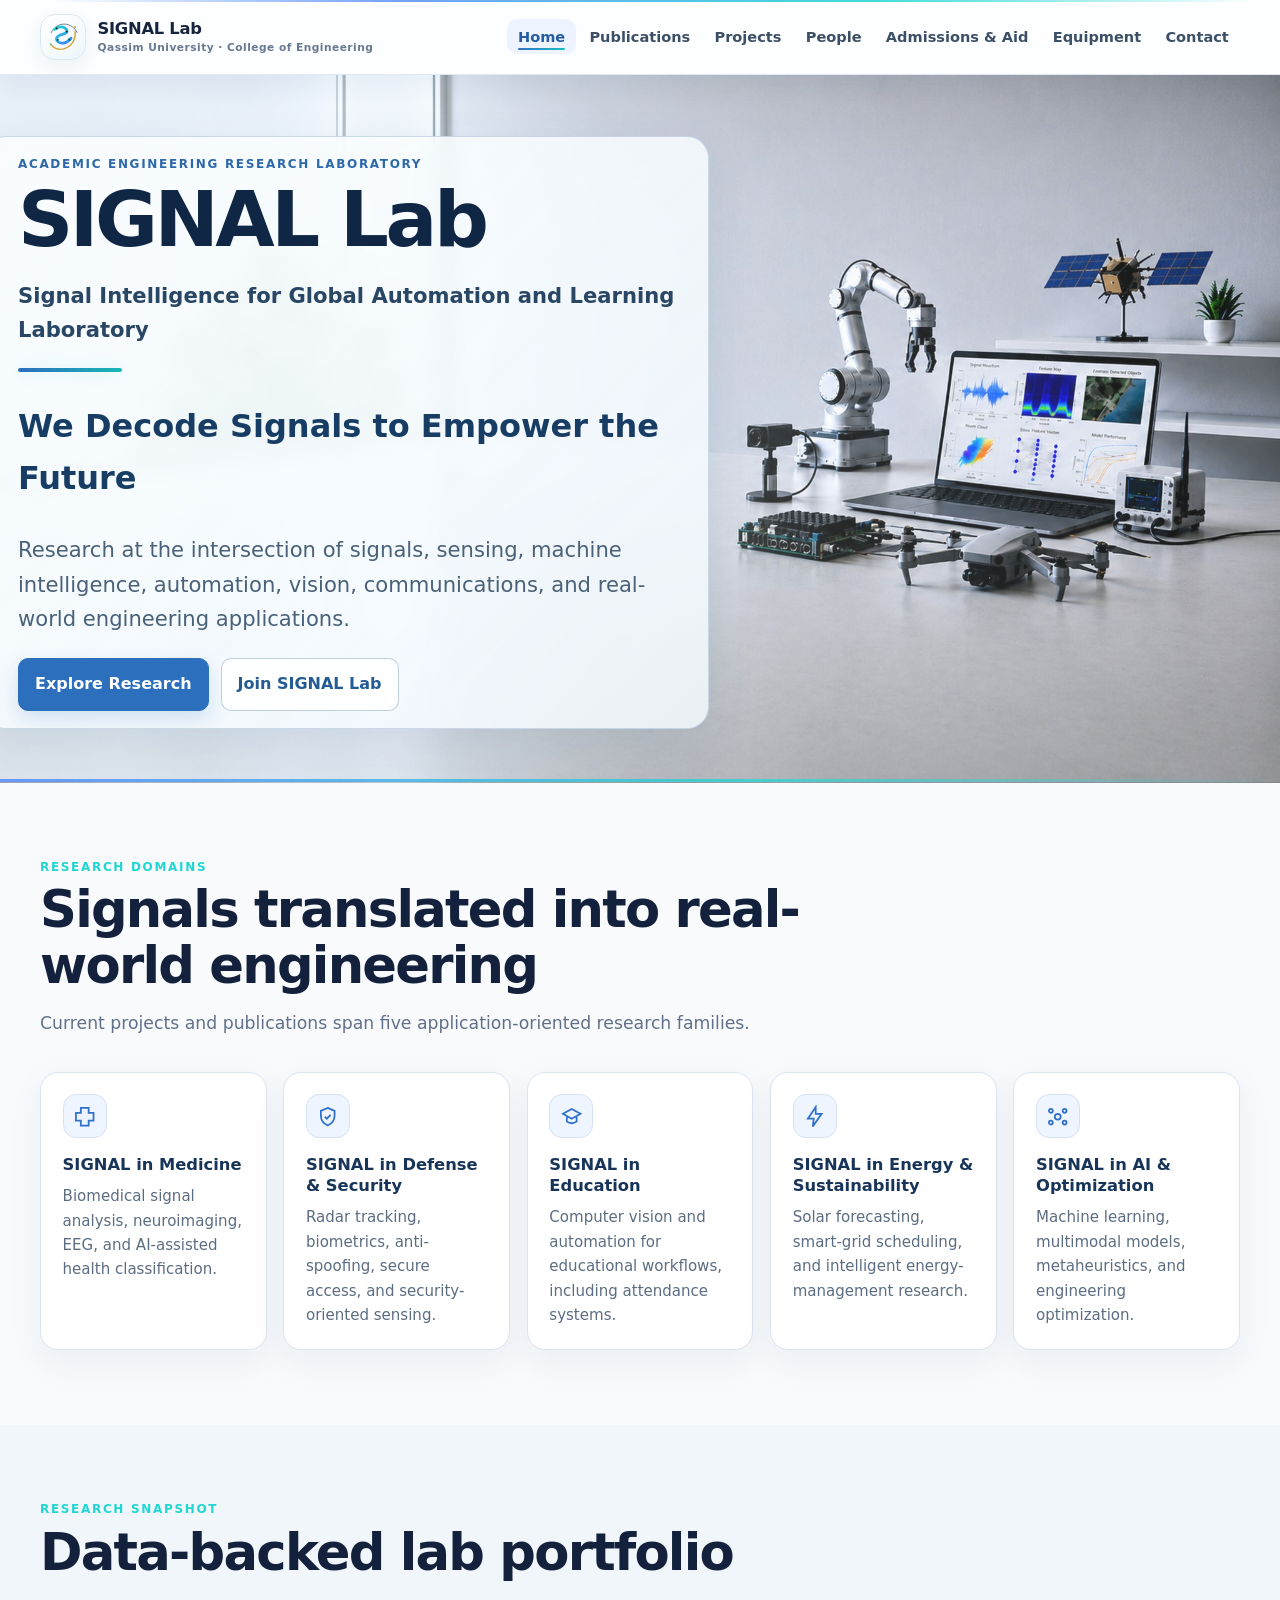
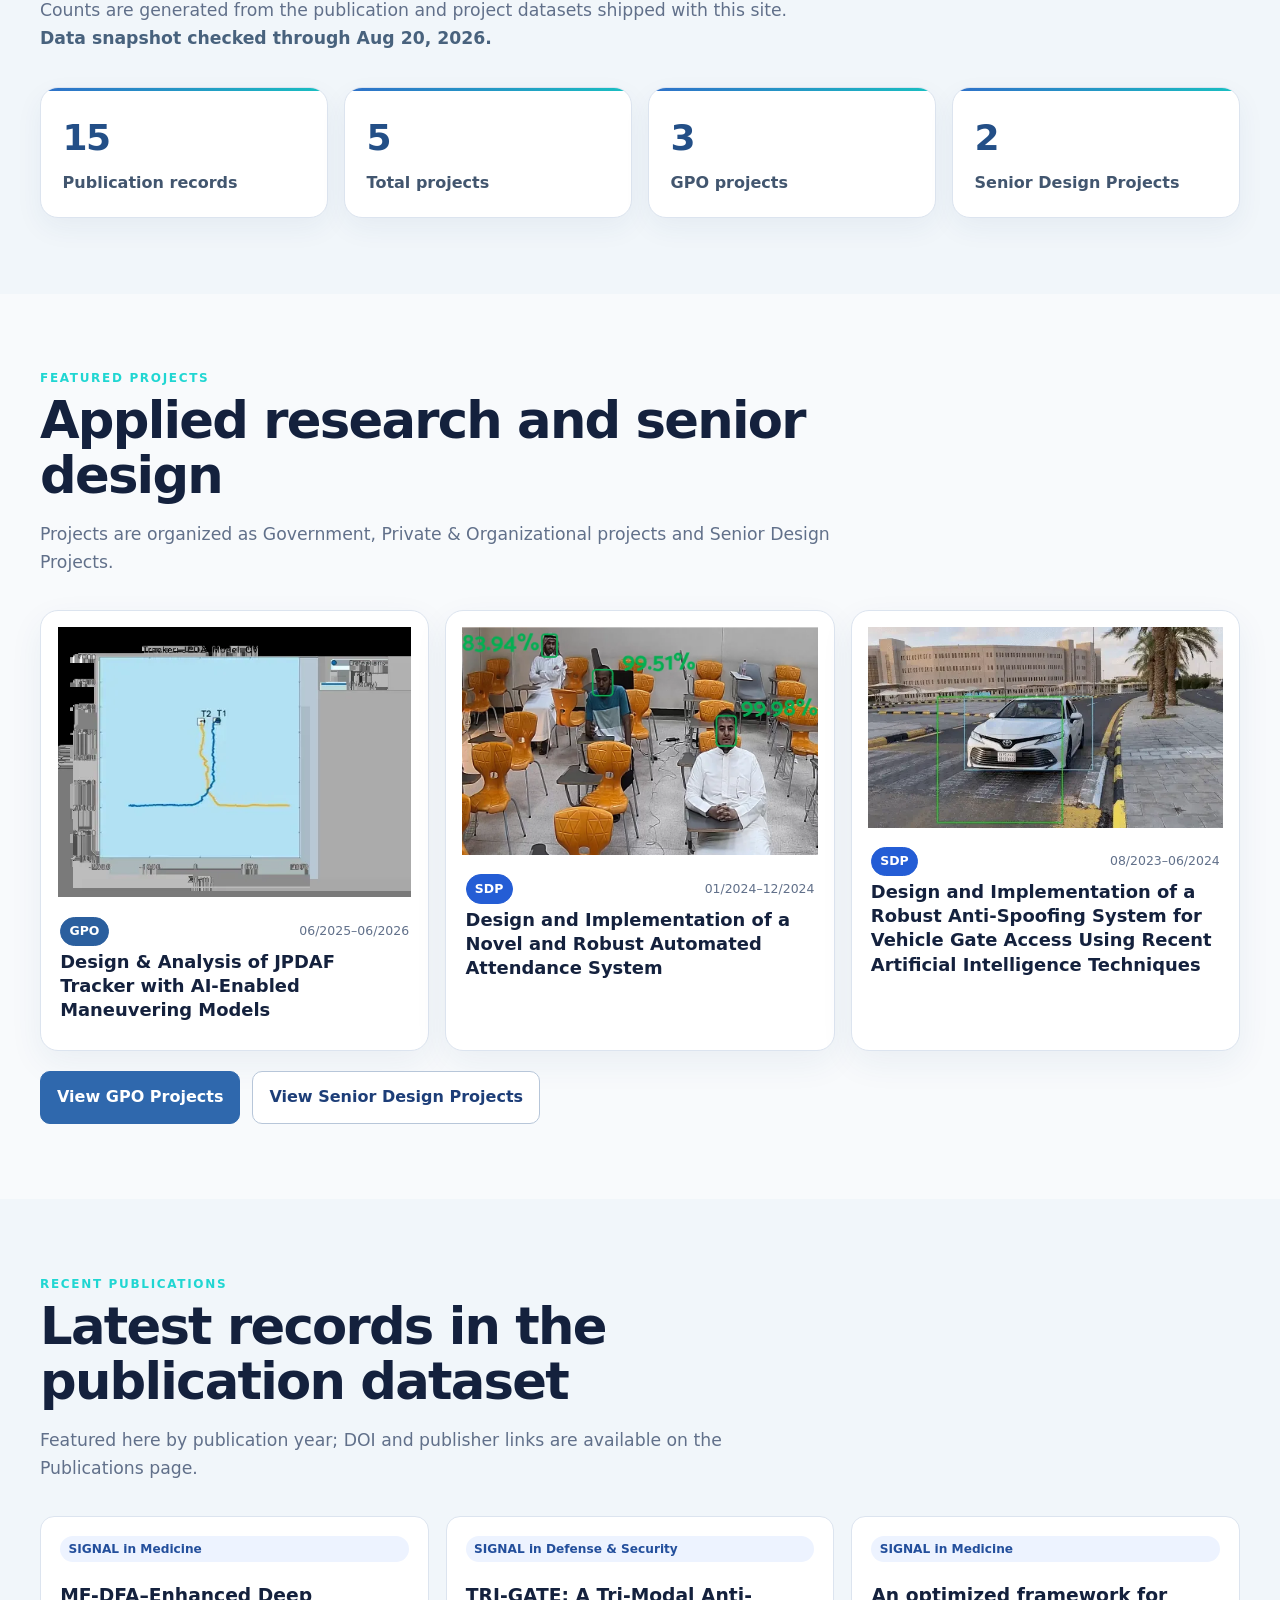
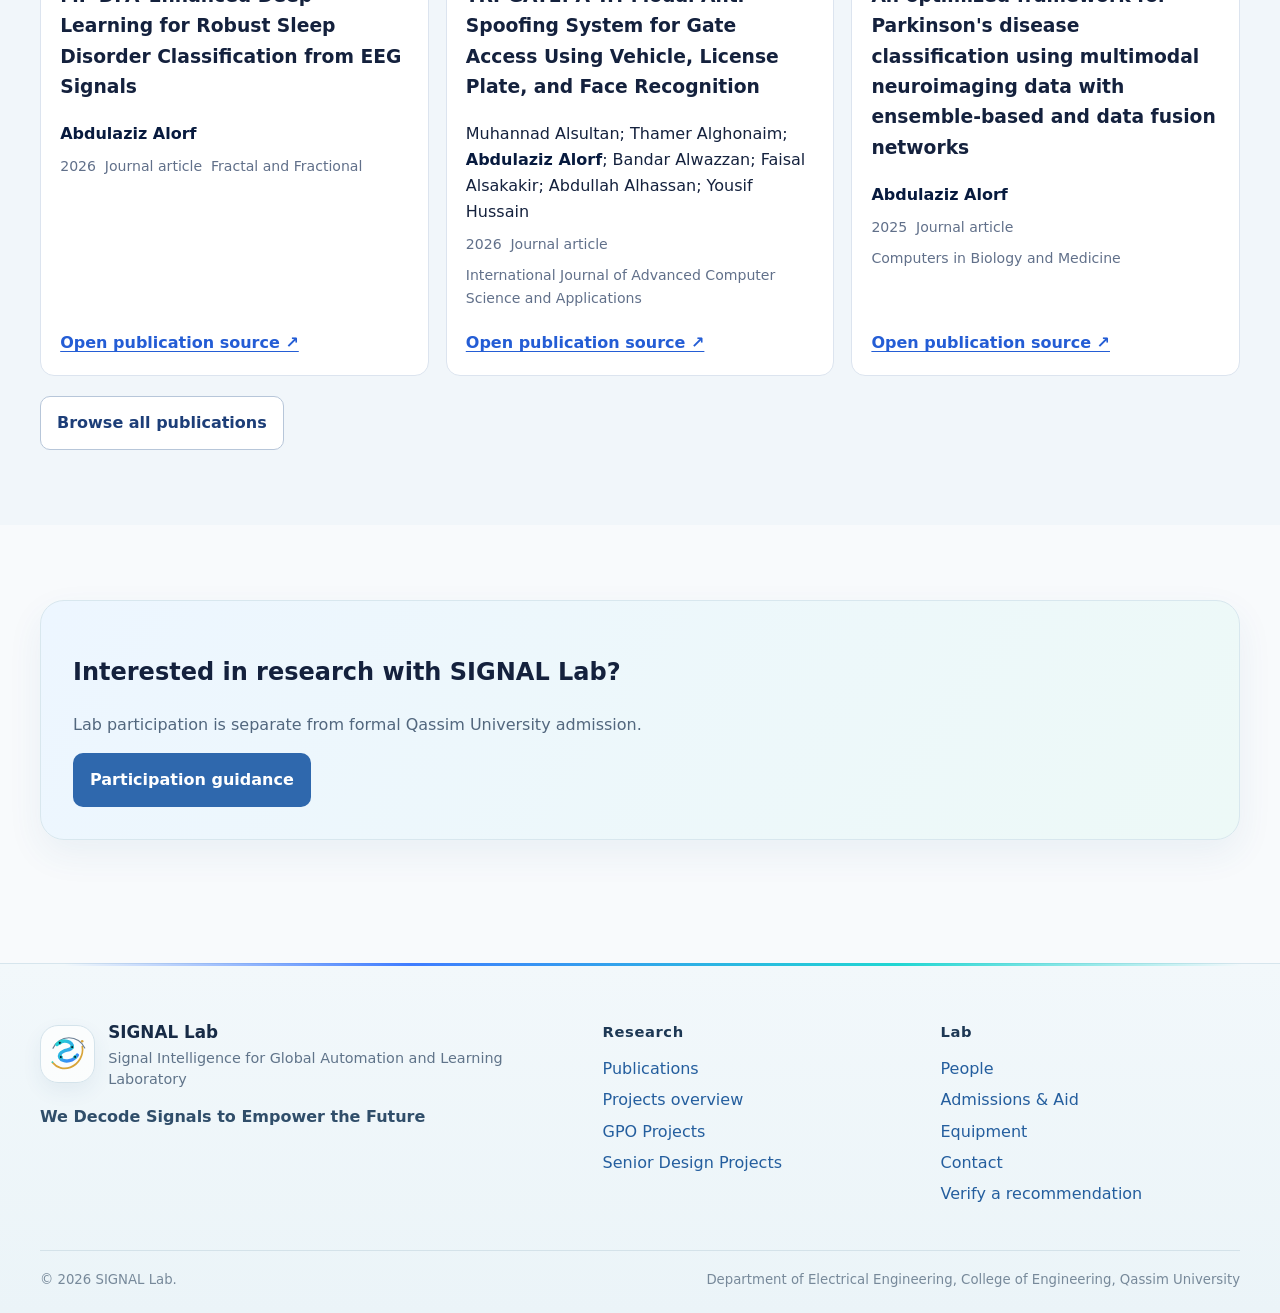
==== index.html @ ac345e23 "Add files via upload" ====
<!doctype html><html lang="en"><head><meta charset="utf-8"><meta name="viewport" content="width=device-width,initial-scale=1"><title>Home | SIGNAL Lab</title><meta name="description" content="SIGNAL Lab — Signal Intelligence for Global Automation and Learning Laboratory."><meta name="theme-color" content="#F8FBFF"><meta property="og:title" content="Home | SIGNAL Lab"><meta property="og:description" content="SIGNAL Lab — Signal Intelligence for Global Automation and Learning Laboratory."><meta property="og:type" content="website"><meta property="og:site_name" content="SIGNAL Lab"><meta property="og:image" content="assets/brand/logo-horizontal-2400.png"><meta name="twitter:card" content="summary_large_image"><meta name="twitter:title" content="Home | SIGNAL Lab"><meta name="twitter:description" content="SIGNAL Lab — Signal Intelligence for Global Automation and Learning Laboratory."><link rel="icon" href="assets/brand/favicon.ico"><link rel="stylesheet" href="assets/css/styles.css"></head><body data-page="home"><div id="site-header"></div><main id="main"><section class="hero"><div class="container"><div class="eyebrow">Academic engineering research laboratory</div><h1>SIGNAL Lab</h1><p class="expanded" data-config="expandedName"></p><div class="signal-line"></div><p class="slogan" data-config="slogan"></p><p class="expanded">Research at the intersection of signals, sensing, machine intelligence, automation, vision, communications, and real-world engineering applications.</p><div class="hero-actions"><a class="btn btn-primary" href="projects.html">Explore Research</a><a class="btn btn-secondary" href="admissions.html">Join SIGNAL Lab</a></div></div></section>
<section class="section"><div class="container"><div class="section-head"><div class="eyebrow">Research domains</div><h2>Signals translated into real-world engineering</h2><p>Current projects and publications span five application-oriented research families.</p></div><div class="grid grid-5 home-domain-grid">
<article class="card domain-card"><span class="icon domain-icon" data-domain-icon="medical" aria-hidden="true"></span><h3>SIGNAL in Medicine</h3><p>Biomedical signal analysis, neuroimaging, EEG, and AI-assisted health classification.</p></article>
<article class="card domain-card"><span class="icon domain-icon" data-domain-icon="shield" aria-hidden="true"></span><h3>SIGNAL in Defense &amp; Security</h3><p>Radar tracking, biometrics, anti-spoofing, secure access, and security-oriented sensing.</p></article>
<article class="card domain-card"><span class="icon domain-icon" data-domain-icon="education" aria-hidden="true"></span><h3>SIGNAL in Education</h3><p>Computer vision and automation for educational workflows, including attendance systems.</p></article>
<article class="card domain-card"><span class="icon domain-icon" data-domain-icon="energy" aria-hidden="true"></span><h3>SIGNAL in Energy &amp; Sustainability</h3><p>Solar forecasting, smart-grid scheduling, and intelligent energy-management research.</p></article>
<article class="card domain-card"><span class="icon domain-icon" data-domain-icon="ai" aria-hidden="true"></span><h3>SIGNAL in AI &amp; Optimization</h3><p>Machine learning, multimodal models, metaheuristics, and engineering optimization.</p></article>
</div></div></section>
<section class="section section-alt"><div class="container"><div class="section-head"><div class="eyebrow">Research snapshot</div><h2>Data-backed lab portfolio</h2><p>Counts are generated from the publication and project datasets shipped with this site. <span id="home-metric-date" class="snapshot-date"></span></p></div><div class="home-metrics"><article class="card home-metric-card"><div class="metric" id="home-publication-count">—</div><strong>Publication records</strong></article><article class="card home-metric-card"><div class="metric" id="home-project-count">—</div><strong>Total projects</strong></article><article class="card home-metric-card"><div class="metric" id="home-gpo-count">—</div><strong>GPO projects</strong></article><article class="card home-metric-card"><div class="metric" id="home-sdp-count">—</div><strong>Senior Design Projects</strong></article></div></div></section>
<section class="section"><div class="container"><div class="section-head"><div class="eyebrow">Featured projects</div><h2>Applied research and senior design</h2><p>Projects are organized as Government, Private &amp; Organizational projects and Senior Design Projects.</p></div><div id="home-projects" class="project-feature-grid"></div><div class="button-row" style="margin-top:1.25rem"><a class="btn btn-dark" href="gpo-projects.html">View GPO Projects</a><a class="btn btn-outline" href="sdps.html">View Senior Design Projects</a></div></div></section>
<section class="section section-alt"><div class="container"><div class="section-head"><div class="eyebrow">Recent publications</div><h2>Latest records in the publication dataset</h2><p>Featured here by publication year; DOI and publisher links are available on the Publications page.</p></div><div id="home-publications" class="grid grid-3 home-publication-grid"></div><div class="button-row" style="margin-top:1.25rem"><a class="btn btn-outline" href="publications.html">Browse all publications</a></div></div></section>
<section class="section"><div class="container"><div class="cta-band"><h2>Interested in research with SIGNAL Lab?</h2><p>Lab participation is separate from formal Qassim University admission.</p><a class="btn btn-primary" href="admissions.html">Participation guidance</a></div></div></section></main><div id="site-footer"></div><script src="assets/js/main.js" defer></script><script src="assets/js/projects.js" defer></script><script src="assets/js/home.js" defer></script></body></html>
---- assets/css/styles.css ----
:root{--navy:#0B1736;--navy2:#10244b;--cyan:#20D6D2;--blue:#3F7CFF;--gold:#D8A439;--slate:#49617C;--ink:#14213d;--muted:#61708a;--bg:#f6f8fb;--card:#fff;--line:#dce4ef;--soft:#edf3fa;--ok:#0f7753;--danger:#a52836;--radius:18px;--shadow:0 18px 52px rgba(11,23,54,.09)}
*{box-sizing:border-box}html{scroll-behavior:smooth}body{margin:0;font:16px/1.62 Inter,ui-sans-serif,system-ui,-apple-system,BlinkMacSystemFont,"Segoe UI",sans-serif;color:var(--ink);background:var(--bg)}a{color:#245dd5;text-underline-offset:3px}a:hover{text-decoration-thickness:2px}img{max-width:100%;height:auto}.container{width:min(1200px,calc(100% - 2rem));margin:auto}.skip-link{position:absolute;left:-9999px;top:0;background:#fff;color:#000;padding:.7rem 1rem;z-index:1000}.skip-link:focus{left:1rem;top:1rem}.site-header{position:sticky;top:0;z-index:50;background:rgba(8,20,45,.97);backdrop-filter:blur(12px);border-bottom:1px solid rgba(255,255,255,.10)}.nav-wrap{display:flex;align-items:center;gap:1rem;min-height:76px}.brand{display:flex;align-items:center;gap:.7rem;color:#fff;text-decoration:none;font-weight:850;white-space:nowrap}.brand img{width:47px;height:47px}.brand small{display:block;color:#aab9d3;font-size:.69rem;letter-spacing:.08em;font-weight:650}.site-nav{margin-left:auto}.site-nav>ul{display:flex;align-items:center;gap:.12rem;list-style:none;margin:0;padding:0}.site-nav li{position:relative}.site-nav a{color:#dce6f8;text-decoration:none;padding:.6rem .72rem;border-radius:9px;font-size:.92rem}.site-nav a:hover,.site-nav a[aria-current="page"]{background:rgba(32,214,210,.11);color:#fff}.nav-toggle{display:none;margin-left:auto;background:transparent;border:1px solid #647494;color:#fff;border-radius:10px;padding:.55rem .72rem}.hero{position:relative;overflow:hidden;background:var(--navy);color:#fff;padding:clamp(4.6rem,9vw,8rem) 0 5.2rem}.hero:before,.page-hero:before{content:"";position:absolute;inset:0;background:linear-gradient(90deg,rgba(11,23,54,.98),rgba(11,23,54,.79)),repeating-linear-gradient(0deg,transparent 0 47px,rgba(63,124,255,.055) 48px),repeating-linear-gradient(90deg,transparent 0 47px,rgba(63,124,255,.055) 48px)}.hero:after{content:"";position:absolute;width:650px;height:650px;border:1px solid rgba(32,214,210,.21);border-radius:50%;right:-170px;top:-250px;box-shadow:0 0 0 70px rgba(63,124,255,.035),0 0 0 140px rgba(216,164,57,.025)}.hero .container,.page-hero .container{position:relative;z-index:2}.eyebrow{font-weight:850;letter-spacing:.14em;text-transform:uppercase;color:var(--cyan);font-size:.75rem}.hero h1{font-size:clamp(2.8rem,6vw,5.8rem);line-height:.98;letter-spacing:-.045em;max-width:930px;margin:.5rem 0 1.15rem}.hero .expanded{font-size:clamp(1rem,2vw,1.32rem);color:#c7d2e5;max-width:890px}.slogan{font-size:clamp(1.25rem,2.5vw,2rem);font-weight:650;margin:1.8rem 0}.signal-line{width:92px;height:3px;background:linear-gradient(90deg,var(--cyan),var(--blue),var(--gold));border-radius:99px}.hero-actions,.button-row,.project-actions{display:flex;gap:.75rem;flex-wrap:wrap}.btn{display:inline-flex;align-items:center;justify-content:center;gap:.45rem;border-radius:10px;padding:.8rem 1rem;text-decoration:none;font-weight:800;border:1px solid transparent;cursor:pointer}.btn-primary{background:var(--cyan);color:#07152d}.btn-primary:hover{background:#71ebe7}.btn-secondary{border-color:#6a7fa5;color:#fff;background:rgba(255,255,255,.035)}.btn-dark{background:var(--navy);color:#fff}.btn-outline{border-color:#b7c6d9;color:#1d3e78;background:#fff}.section{padding:4.7rem 0}.section-alt{background:#eef3f9}.section-head{max-width:790px;margin-bottom:2.1rem}.section-head h2,.page-hero h1{font-size:clamp(2rem,4vw,3.55rem);line-height:1.08;letter-spacing:-.034em;margin:.3rem 0}.section-head p,.lede{color:var(--muted);font-size:1.08rem}.page-hero{position:relative;overflow:hidden;background:var(--navy);color:#fff;padding:4.4rem 0 3.8rem}.page-hero p{color:#c8d4e8;max-width:850px}.grid{display:grid;gap:1.05rem}.grid-2{grid-template-columns:repeat(2,minmax(0,1fr))}.grid-3{grid-template-columns:repeat(3,minmax(0,1fr))}.grid-5{grid-template-columns:repeat(5,minmax(0,1fr))}.card{background:#fff;border:1px solid var(--line);border-radius:var(--radius);padding:1.35rem;box-shadow:var(--shadow)}.card h3{margin:.25rem 0 .5rem}.domain-card{min-height:220px}.domain-card .icon{width:42px;height:42px;color:var(--blue)}.metric{font-size:2.25rem;font-weight:900;letter-spacing:-.045em}.muted{color:var(--muted)}.notice{border-left:5px solid var(--gold);padding:1rem 1.1rem;background:#fff8e6;border-radius:10px}.notice.info{border-color:var(--blue);background:#edf4ff}.notice.danger{border-color:var(--danger);background:#fff0f2}.toolbar{display:flex;gap:.65rem;flex-wrap:wrap;align-items:center;margin:1.2rem 0}.filter-btn{display:inline-flex;align-items:center;gap:.35rem;border:1px solid #bdc9da;background:#fff;border-radius:999px;padding:.5rem .75rem;cursor:pointer}.filter-btn[aria-pressed="true"]{background:var(--navy);color:#fff;border-color:var(--navy)}.search-input{flex:1;min-width:230px;border:1px solid #b7c3d5;border-radius:10px;padding:.72rem .85rem;font:inherit}.pub-list{display:grid;gap:.9rem}.pub-card{background:#fff;border:1px solid var(--line);border-radius:14px;padding:1.2rem}.pub-meta{display:flex;flex-wrap:wrap;gap:.55rem;font-size:.88rem;color:var(--muted);margin:.5rem 0}.badge{display:inline-flex;align-items:center;gap:.3rem;border-radius:999px;background:#edf3ff;color:#234f9c;padding:.2rem .52rem;font-size:.76rem;font-weight:800}.pub-authors strong{color:#071a3e}.external{font-weight:760}.icon{display:inline-block;width:1em;height:1em;vertical-align:-.14em}.icon svg{width:100%;height:100%}.cta-band{background:linear-gradient(120deg,#0B1736,#173d81);color:#fff;border-radius:24px;padding:2rem}.cta-band p{color:#c8d8f0}.two-col{display:grid;grid-template-columns:1fr 1fr;gap:1.3rem}.stack>*+*{margin-top:1rem}.form-grid{display:grid;grid-template-columns:1fr 1fr;gap:1rem}.field{display:flex;flex-direction:column;gap:.35rem}.field.full{grid-column:1/-1}.field input,.field textarea,.field select{font:inherit;border:1px solid #b8c4d6;border-radius:9px;padding:.75rem;background:#fff}.field textarea{min-height:145px;resize:vertical}.consent{display:flex;gap:.55rem;align-items:flex-start}.form-status{margin-top:.7rem;min-height:1.4rem}.map-frame{width:100%;height:390px;border:0;border-radius:16px;background:#e6ebf3}.profile-grid,.equipment-grid{display:grid;grid-template-columns:repeat(3,minmax(0,1fr));gap:1rem}.site-footer{background:#071227;color:#c8d4e8;padding:3rem 0 1.4rem;margin-top:3rem}.footer-grid{display:grid;grid-template-columns:1.7fr 1fr 1fr;gap:2rem}.site-footer a{color:#e8f0ff}.footer-logo{display:flex;align-items:center;gap:.8rem}.footer-logo img{width:55px}.counter{display:inline-block;margin-top:.7rem;padding:.3rem .55rem;border:1px solid #40516f;border-radius:8px;font-size:.85rem}.fine{font-size:.83rem;color:#8fa2c1;border-top:1px solid #253453;margin-top:2rem;padding-top:1rem}.sr-only{position:absolute;width:1px;height:1px;padding:0;margin:-1px;overflow:hidden;clip:rect(0,0,0,0);white-space:nowrap;border:0}:focus-visible{outline:3px solid #f5bd53;outline-offset:3px}
/* Projects */
.projects-hero{padding-bottom:4.5rem}.project-switcher{display:grid;grid-template-columns:1fr 1fr;gap:1.1rem;margin-top:-2.3rem;position:relative;z-index:4}.project-family{position:relative;overflow:hidden;padding:1.55rem}.project-family:before{content:"";position:absolute;inset:0 auto 0 0;width:4px;background:linear-gradient(var(--cyan),var(--blue))}.family-number{font-size:2.7rem;font-weight:900;letter-spacing:-.05em;color:#0e2d61}.project-dashboard{display:grid;grid-template-columns:repeat(3,1fr);gap:1rem}.project-feature-grid{display:grid;grid-template-columns:repeat(3,1fr);gap:1rem}.project-preview{overflow:hidden;padding:0}.project-preview-media{position:static;aspect-ratio:auto;background:transparent;overflow:visible;display:block;isolation:auto}.project-preview-media:before,.project-preview-media:after{content:none!important;display:none!important}.project-preview-media img{display:block;width:100%;height:auto;object-fit:contain;object-position:center;padding:0;border:0;border-radius:0;background:transparent;box-shadow:none}.project-preview-body{padding:1.2rem}.project-preview-body h3{font-size:1.12rem;line-height:1.35}.project-preview-meta{display:flex;justify-content:space-between;gap:.5rem;align-items:center;font-size:.78rem;color:var(--muted)}.project-page-intro{display:grid;grid-template-columns:minmax(0,1.4fr) minmax(260px,.6fr);gap:1.4rem;align-items:start}.project-index{position:sticky;top:100px;background:#fff;border:1px solid var(--line);border-radius:16px;padding:1rem}.project-index strong{display:block;margin-bottom:.5rem}.project-index a{display:block;padding:.45rem .5rem;border-radius:8px;text-decoration:none;color:#425675}.project-index a:hover{background:#edf4ff;color:#183f85}.project-stack{display:grid;gap:1.55rem}.project-record{background:#fff;border:1px solid var(--line);border-radius:22px;overflow:hidden;box-shadow:var(--shadow);scroll-margin-top:105px}.project-record-head{display:grid;grid-template-columns:minmax(0,1.25fr) minmax(360px,.75fr);gap:0;align-items:start;background:linear-gradient(180deg,#fff,#fbfcfe)}.project-copy{padding:1.6rem 1.7rem}.project-kicker{display:flex;gap:.5rem;align-items:center;flex-wrap:wrap;margin-bottom:.7rem}.status-pill{display:inline-flex;border-radius:999px;padding:.2rem .55rem;background:#e9f6f1;color:#0c6847;font-size:.77rem;font-weight:850}.status-pill.review{background:#fff5dc;color:#805d11}.project-record h2{font-size:clamp(1.55rem,2.6vw,2.2rem);line-height:1.18;letter-spacing:-.025em;margin:.3rem 0 .85rem}.project-summary{font-size:1.04rem;color:#31445f}.project-media{margin:0;padding:0;background:transparent;border:0;border-radius:0;overflow:visible}.project-media:before,.project-media:after{content:none!important;display:none!important}.project-media img{display:block;width:100%;height:auto;max-height:460px;object-fit:contain;object-position:center;padding:0;margin:0}.media-caption{position:static;margin:.5rem 0 0;padding:0;background:transparent;color:var(--muted);border:0;border-radius:0;font-size:.78rem;line-height:1.45;backdrop-filter:none}.project-facts{display:grid;grid-template-columns:repeat(3,minmax(0,1fr));gap:.8rem;margin:1rem 0}.fact{border:1px solid var(--line);border-radius:12px;padding:.75rem;background:#fbfcfe}.fact-label{text-transform:uppercase;letter-spacing:.08em;font-size:.68rem;color:#6a7890;font-weight:850}.fact-value{font-weight:780;margin-top:.15rem}.project-detail-body{padding:0 1.7rem 1.6rem}.project-detail-grid{display:grid;grid-template-columns:1.15fr .85fr;gap:1.2rem}.detail-panel{border-top:1px solid var(--line);padding-top:1rem}.detail-panel h3{margin:.1rem 0 .65rem}.team-group+.team-group{margin-top:.8rem}.team-group strong{font-size:.82rem;color:#52647e}.chip-row{display:flex;flex-wrap:wrap;gap:.4rem}.chip{border:1px solid #d3dfed;background:#f5f8fc;border-radius:999px;padding:.28rem .55rem;font-size:.78rem;color:#354b6b}.project-resources-panel{grid-column:1/-1;width:min(100%,820px);justify-self:center;text-align:center}.project-resources-panel .resource-grid{margin-inline:auto;text-align:left}.resource-grid{display:grid;grid-template-columns:repeat(2,minmax(0,1fr));gap:.55rem}.resource-link{display:flex;align-items:center;gap:.62rem;text-decoration:none;border:1px solid #d5dfec;border-radius:11px;padding:.72rem .78rem;background:#fff;font-weight:760;color:#264b86;transition:border-color .15s,background .15s,transform .15s}.resource-link:hover{border-color:#91add7;background:#f7faff;transform:translateY(-1px)}.resource-icon{display:grid;place-items:center;width:34px;height:34px;flex:0 0 34px;border-radius:9px;background:#eef3f9;color:#294f8d}.resource-icon svg{width:22px;height:22px;display:block}.resource-icon-video{background:#fff0f0;color:#ff0000}.resource-icon-github{background:#eef0f3;color:#181717}.resource-icon-presentation{background:#fff3e8;color:#d65f00}.resource-icon-report{background:#eaf4ff;color:#1769aa}.resource-icon-publication{background:#eef8f2;color:#08783e}.award-card{display:grid;grid-template-columns:minmax(220px,280px) minmax(0,1fr);gap:1.25rem;align-items:center;border:1px solid #ead6a0;background:#fffaf0;border-radius:14px;padding:1rem;margin-top:1rem}.award-card .award-image-wrap{position:relative;width:100%;overflow:visible;border-radius:0;background:transparent}.award-card img{display:block;width:auto;max-width:100%;height:auto;max-height:260px;object-fit:contain;object-position:center;margin:auto;border:0;border-radius:0;background:transparent;box-shadow:none}.award-card h3{margin:.1rem 0 .35rem}.owner-review{border-left:4px solid var(--gold);background:#fff8e6;padding:.8rem .9rem;border-radius:9px;margin-top:1rem;font-size:.9rem}.editable-note{color:#75839a;font-size:.83rem;font-style:italic}.materials-coming{display:inline-flex;gap:.4rem;align-items:center;color:#66748a;font-size:.85rem;background:#f5f7fa;border-radius:9px;padding:.55rem .7rem}.project-nav-band{display:flex;align-items:center;justify-content:space-between;gap:1rem;border-top:1px solid var(--line);padding-top:1.4rem;margin-top:2rem}.project-nav-band p{margin:0;color:var(--muted)}
@media(max-width:1000px){.nav-toggle{display:block}.site-nav{display:none;position:absolute;left:1rem;right:1rem;top:72px;background:#0d1c3d;border:1px solid #324565;border-radius:13px;padding:.65rem}.site-nav.open{display:block}.site-nav>ul{display:grid}.grid-5{grid-template-columns:repeat(2,1fr)}.grid-3,.profile-grid,.equipment-grid,.project-feature-grid{grid-template-columns:repeat(2,1fr)}.project-record-head{grid-template-columns:1fr}.project-media{margin:0}.footer-grid{grid-template-columns:1fr 1fr}}
@media(max-width:760px){.container{width:min(100% - 1.2rem,1200px)}.brand small{display:none}.hero{padding-top:4rem}.grid-2,.grid-3,.grid-5,.two-col,.form-grid,.footer-grid,.project-switcher,.project-dashboard,.project-feature-grid,.project-detail-grid{grid-template-columns:1fr}.field.full{grid-column:auto}.section{padding:3.5rem 0}.page-hero{padding:3.1rem 0}.hero-actions .btn{width:100%}.project-page-intro{grid-template-columns:1fr}.project-index{position:static}.project-record-head{display:block}.project-copy,.project-detail-body{padding:1.2rem}.project-media{margin:0}.project-facts{grid-template-columns:1fr}.project-resources-panel{width:100%}.resource-grid{grid-template-columns:1fr}.award-card{grid-template-columns:1fr;gap:.85rem}.award-card .award-image-wrap{max-width:520px;margin:auto}.award-card img{max-height:none}.project-nav-band{align-items:flex-start;flex-direction:column}}
@media(prefers-reduced-motion:reduce){html{scroll-behavior:auto}*,*:before,*:after{animation-duration:.01ms!important;animation-iteration-count:1!important;transition-duration:.01ms!important}}

/* Project demo positioning: free-standing media, vertically balanced beside project copy. */
.project-media-block{align-self:center;margin:1.35rem 1.45rem 1.35rem 0;min-width:0}
.project-demo-label{margin:0 0 .65rem;background:#FDEBEC;color:#B4232D;border:1px solid #F3B8BD;font-size:.76rem;font-weight:800;letter-spacing:0}
.project-demo-label .icon{width:.9rem;height:.9rem}
.project-media-block .project-media{margin:0}
@media(max-width:1000px){.project-media-block{margin:1.2rem 1rem 1rem}}
@media(max-width:760px){.project-media-block{margin:1rem}.project-demo-label{margin-bottom:.6rem}}

/* Projects color polish — restrained SIGNAL Lab palette, 2026-08-20. */
body[data-page="projects"] .project-family,
body[data-page="projects"] .project-dashboard .card,
body[data-page="gpo"] .project-index,
body[data-page="sdps"] .project-index,
body[data-page="gpo"] .fact,
body[data-page="sdps"] .fact,
body[data-page="gpo"] .detail-panel,
body[data-page="sdps"] .detail-panel{transition:border-color .18s ease,background-color .18s ease,box-shadow .18s ease,transform .18s ease}

/* Projects overview: keep the same cards, add quiet category accents. */
body[data-page="projects"] .project-family:nth-child(1){background:linear-gradient(145deg,#fff 0%,#f2f7ff 100%);border-color:#c9d9f2}
body[data-page="projects"] .project-family:nth-child(1):before{background:linear-gradient(var(--cyan),var(--blue))}
body[data-page="projects"] .project-family:nth-child(2){background:linear-gradient(145deg,#fff 0%,#f4fbfb 100%);border-color:#c9e7e5}
body[data-page="projects"] .project-family:nth-child(2):before{background:linear-gradient(var(--gold),var(--cyan))}
body[data-page="projects"] .project-dashboard .card{position:relative;overflow:hidden}
body[data-page="projects"] .project-dashboard .card:before{content:"";position:absolute;left:0;right:0;top:0;height:4px;background:var(--blue)}
body[data-page="projects"] .project-dashboard .card:nth-child(2):before{background:var(--cyan)}
body[data-page="projects"] .project-dashboard .card:nth-child(3):before{background:var(--gold)}

/* “On this page”: consistent title color with a SIGNAL accent rail. */
body[data-page="gpo"] .project-index,
body[data-page="sdps"] .project-index{border-color:#c9d8ec;background:linear-gradient(160deg,#fff 0%,#f7faff 100%);box-shadow:0 12px 32px rgba(11,23,54,.06)}
body[data-page="gpo"] .project-index strong,
body[data-page="sdps"] .project-index strong{position:relative;color:var(--navy);padding-left:.85rem;font-size:.82rem;letter-spacing:.08em;text-transform:uppercase}
body[data-page="gpo"] .project-index strong:before,
body[data-page="sdps"] .project-index strong:before{content:"";position:absolute;left:0;top:.28rem;width:4px;height:1rem;border-radius:99px;background:linear-gradient(var(--cyan),var(--blue))}
body[data-page="gpo"] .project-index a,
body[data-page="sdps"] .project-index a{position:relative;margin:.28rem 0;padding:.55rem .65rem .55rem .82rem;color:#234f9c;border-left:3px solid #b9d9f1;background:rgba(238,246,255,.55);font-weight:720;line-height:1.38}
body[data-page="gpo"] .project-index a:hover,
body[data-page="gpo"] .project-index a:focus-visible,
body[data-page="sdps"] .project-index a:hover,
body[data-page="sdps"] .project-index a:focus-visible{color:#0b376f;border-left-color:var(--cyan);background:#eaf5ff;transform:translateX(2px)}

/* Project metadata: one neutral family; icons distinguish meaning without adding status colors. */
body[data-page="gpo"] .fact,
body[data-page="sdps"] .fact{
  position:relative;
  overflow:hidden;
  border:1px solid #dce4ef;
  border-radius:12px;
  padding:.82rem .86rem;
  background:#f7f9fc;
  box-shadow:0 7px 18px rgba(11,23,54,.035);
}
body[data-page="gpo"] .fact:before,
body[data-page="sdps"] .fact:before{content:none;display:none}
body[data-page="gpo"] .fact-label,
body[data-page="sdps"] .fact-label{
  display:flex;
  align-items:center;
  gap:.42rem;
  color:#49617c;
}
body[data-page="gpo"] .fact-icon,
body[data-page="sdps"] .fact-icon{
  display:inline-grid;
  place-items:center;
  width:1.55rem;
  height:1.55rem;
  flex:0 0 1.55rem;
  border:1px solid #cbd8ee;
  border-radius:7px;
  background:#eef4ff;
  color:#3f7cff;
}
body[data-page="gpo"] .fact-icon svg,
body[data-page="sdps"] .fact-icon svg{width:.98rem;height:.98rem;display:block}
body[data-page="gpo"] .fact-value,
body[data-page="sdps"] .fact-value{color:#14213d;margin-top:.34rem}

/* Project detail sections use one structural color language. */
body[data-page="gpo"] .detail-panel,
body[data-page="sdps"] .detail-panel{position:relative;border-top:0;padding-top:1.05rem}
body[data-page="gpo"] .detail-panel:before,
body[data-page="sdps"] .detail-panel:before{content:"";position:absolute;left:0;right:0;top:0;height:2px;border-radius:99px;background:linear-gradient(90deg,var(--blue),var(--cyan))}
body[data-page="gpo"] .detail-panel h3,
body[data-page="sdps"] .detail-panel h3{display:inline-flex;align-items:center;gap:.45rem;margin:.15rem 0 .8rem;padding:.38rem .62rem;border-radius:9px;font-size:1rem;letter-spacing:-.01em;color:#1f4f99;background:#f0f5ff;border:1px solid #cddcf3}
body[data-page="gpo"] .detail-panel h3:before,
body[data-page="sdps"] .detail-panel h3:before{content:"";width:.5rem;height:.5rem;border-radius:50%;background:var(--blue);box-shadow:0 0 0 3px rgba(63,124,255,.13)}
body[data-page="gpo"] .team-group strong,
body[data-page="sdps"] .team-group strong{color:#294f91}
body[data-page="gpo"] .chip,
body[data-page="sdps"] .chip{border-color:#cbd9ef;background:#f1f5ff;color:#294f91}

/* Keep resources visually central while strengthening their section identity. */
body[data-page="gpo"] .project-resources-panel,
body[data-page="sdps"] .project-resources-panel{padding-top:1.15rem}
body[data-page="gpo"] .project-resources-panel .resource-link,
body[data-page="sdps"] .project-resources-panel .resource-link{box-shadow:0 6px 16px rgba(11,23,54,.035)}
body[data-page="gpo"] .project-resources-panel .resource-link:hover,
body[data-page="sdps"] .project-resources-panel .resource-link:hover{box-shadow:0 9px 20px rgba(11,23,54,.07)}

@media(max-width:760px){
 body[data-page="gpo"] .project-index a,body[data-page="sdps"] .project-index a{transform:none!important}
 body[data-page="gpo"] .detail-panel h3,body[data-page="sdps"] .detail-panel h3{font-size:.96rem}
}

/* Projects color semantics — normalized hierarchy, 2026-08-20. */
/* Project identity uses a stable family: GPO = navy, SDP = deep blue; Demo = red; status is semantic. */
body[data-page="gpo"] .project-type-badge.project-type-gpo{
  background:#2B5F9E;color:#fff;border:1px solid #2B5F9E;
}
body[data-page="sdps"] .project-type-badge.project-type-sdp{
  background:#245DD5;color:#fff;border:1px solid #245DD5;
}
body[data-page="gpo"] .status-pill,
body[data-page="sdps"] .status-pill{
  border:1px solid transparent;
}
body[data-page="gpo"] .status-pill.status-confirmed,
body[data-page="sdps"] .status-pill.status-confirmed{
  background:#eaf7f1;color:#0b6848;border-color:#bfdfd0;
}
body[data-page="gpo"] .status-pill.status-review,
body[data-page="sdps"] .status-pill.status-review{
  background:#fff6df;color:#79570f;border-color:#e8d39f;
}
body[data-page="gpo"] .status-pill.status-neutral,
body[data-page="sdps"] .status-pill.status-neutral{
  background:#f1f4f8;color:#4e617b;border-color:#d6deea;
}


/* Technical-focus chips — neutral metadata, not status. */
body[data-page="gpo"] .chip,
body[data-page="sdps"] .chip{
  background:#f2f4f7;
  color:#475569;
  border-color:#d4dae2;
}

/* Projects overview audit — consistent hierarchy and unboxed highlight media, 2026-08-21. */
/* Both project tracks are structural peers, so they share one restrained treatment. */
body[data-page="projects"] .project-family:nth-child(1),
body[data-page="projects"] .project-family:nth-child(2){
  background:linear-gradient(145deg,#fff 0%,#f5f8fd 100%);
  border-color:#d5e0ee;
}
body[data-page="projects"] .project-family:nth-child(1):before,
body[data-page="projects"] .project-family:nth-child(2):before{
  background:linear-gradient(var(--cyan),var(--blue));
}
body[data-page="projects"] .project-family .eyebrow{color:#315f9c!important}
body[data-page="projects"] .project-family .family-number{color:var(--navy)}

/* Portfolio metrics are one metadata group; do not assign unrelated status colors by position. */
body[data-page="projects"] .project-dashboard .card:before,
body[data-page="projects"] .project-dashboard .card:nth-child(2):before,
body[data-page="projects"] .project-dashboard .card:nth-child(3):before{background:var(--blue)}
body[data-page="projects"] .project-dashboard .metric{color:var(--navy)}
body[data-page="projects"] .project-dashboard strong{color:#31445f}

/* Project highlights: figures are free-standing, with no media frame or enclosing card treatment. */
body[data-page="projects"] .project-preview{
  background:transparent;
  border:0;
  border-radius:0;
  box-shadow:none;
  overflow:visible;
  padding:0;
}
body[data-page="projects"] .project-preview-media{
  position:static;
  aspect-ratio:auto;
  background:transparent;
  overflow:visible;
  display:block;
  isolation:auto;
  margin:0;
  padding:0;
}
body[data-page="projects"] .project-preview-media:before,
body[data-page="projects"] .project-preview-media:after{content:none!important;display:none!important}
body[data-page="projects"] .project-preview-media img{
  display:block;
  width:100%;
  height:auto;
  max-height:none;
  object-fit:contain;
  object-position:center;
  margin:0;
  padding:0;
  border:0;
  border-radius:0;
  background:transparent;
  box-shadow:none;
}
body[data-page="projects"] .project-preview-body{padding:.85rem 0 0}
body[data-page="projects"] .project-preview-body h3{margin:.55rem 0 0;color:var(--ink)}

/* Highlight metadata follows the established semantics: GPO = navy, SDP = deep blue; duration = neutral grey. */
body[data-page="projects"] .project-preview-meta{justify-content:flex-start;gap:.5rem;color:inherit;flex-wrap:wrap}
body[data-page="projects"] .project-preview-meta .project-preview-type{
  display:inline-flex;
  align-items:center;
  padding:.22rem .52rem;
  border-radius:999px;
  color:#fff;
  font-weight:800;
}
body[data-page="projects"] .project-preview-meta .project-type-gpo{
  background:#2B5F9E;
  border:1px solid #2B5F9E;
}
body[data-page="projects"] .project-preview-meta .project-type-sdp{
  background:#245DD5;
  border:1px solid #245DD5;
}
body[data-page="projects"] .project-preview-meta span:last-child{
  display:inline-flex;
  align-items:center;
  padding:.22rem .52rem;
  border:1px solid #d4dae2;
  border-radius:999px;
  background:#f2f4f7;
  color:#475569;
  font-weight:750;
}

/* Project highlights — SIGNAL research rail, 2026-08-21.
   Structural blue/cyan only: no status colors are introduced here. */
body[data-page="projects"] #featured-projects{
  position:relative;
  padding-top:2.15rem;
  column-gap:1.4rem;
}
body[data-page="projects"] #featured-projects::before{
  content:"";
  position:absolute;
  z-index:0;
  top:.72rem;
  left:7.5%;
  right:7.5%;
  height:2px;
  border-radius:999px;
  background:linear-gradient(90deg,
    rgba(63,124,255,0) 0%,
    rgba(63,124,255,.48) 12%,
    rgba(63,124,255,.76) 38%,
    rgba(32,214,210,.76) 62%,
    rgba(32,214,210,.48) 88%,
    rgba(32,214,210,0) 100%);
}
body[data-page="projects"] #featured-projects .project-preview{
  position:relative;
  z-index:1;
}
body[data-page="projects"] #featured-projects .project-preview::before{
  content:"";
  position:absolute;
  z-index:2;
  top:-1.86rem;
  left:50%;
  width:10px;
  height:10px;
  border-radius:50%;
  background:var(--blue);
  transform:translateX(-50%);
  box-shadow:
    0 0 0 3px #eef3f9,
    0 0 0 5px rgba(32,214,210,.52);
}

/* On tablet/mobile, the same signal language becomes a vertical research rail. */
@media(max-width:1000px){
  body[data-page="projects"] #featured-projects{
    grid-template-columns:1fr;
    gap:2.25rem;
    padding:0 0 0 1.8rem;
  }
  body[data-page="projects"] #featured-projects::before{
    top:.75rem;
    bottom:.75rem;
    left:.42rem;
    right:auto;
    width:2px;
    height:auto;
    background:linear-gradient(180deg,
      rgba(63,124,255,0) 0%,
      rgba(63,124,255,.68) 8%,
      rgba(63,124,255,.78) 42%,
      rgba(32,214,210,.78) 72%,
      rgba(32,214,210,0) 100%);
  }
  body[data-page="projects"] #featured-projects .project-preview::before{
    top:1.15rem;
    left:-1.38rem;
    transform:none;
  }
}

/* Project-type distinction shared by homepage previews. */
body[data-page="home"] .project-preview-meta .project-preview-type{display:inline-flex;align-items:center;padding:.22rem .52rem;border-radius:999px;color:#fff;font-weight:800}
body[data-page="home"] .project-preview-meta .project-type-gpo{background:#2B5F9E;border:1px solid #2B5F9E}
body[data-page="home"] .project-preview-meta .project-type-sdp{background:#245DD5;border:1px solid #245DD5}

/* ========================================================================== */
/* SIGNAL Lab luminous interface refresh — header, semantic page banners,      */
/* footer, and site-wide light-theme harmonization. 2026-08-21.               */
/* ========================================================================== */
:root{
  --surface:#ffffff;
  --surface-soft:#f7fafe;
  --surface-blue:#eef5ff;
  --header-ink:#17243d;
  --header-muted:#697991;
  --signal-blue:#2f70c9;
  --signal-cyan:#19bfc1;
  --signal-violet:#6a61c9;
  --footer-bg:#eef6fa;
  --footer-line:#d6e5ed;
  --soft-shadow:0 12px 34px rgba(30,73,116,.08);
}
body{background:#f8fafc}
body{min-height:100vh;display:flex;flex-direction:column}main{flex:1 0 auto}#site-footer{margin-top:auto}

/* Light, editorial header with a restrained signal accent. */
.site-header{
  position:sticky;top:0;z-index:50;
  background:rgba(252,254,255,.92);
  color:var(--header-ink);
  backdrop-filter:blur(18px) saturate(135%);
  -webkit-backdrop-filter:blur(18px) saturate(135%);
  border-bottom:1px solid rgba(74,105,139,.14);
  box-shadow:0 8px 26px rgba(33,68,104,.055);
}
.header-signal{position:absolute;top:0;left:0;right:0;height:2px;background:linear-gradient(90deg,transparent 4%,rgba(63,124,255,.72) 31%,rgba(32,214,210,.86) 68%,transparent 98%)}
.nav-wrap{min-height:74px;gap:1.25rem}
.brand{gap:.72rem;color:var(--header-ink);font-weight:850}
.brand:hover{text-decoration:none}
.brand-symbol{display:grid;place-items:center;width:46px;height:46px;border-radius:15px;background:linear-gradient(145deg,#fff,#eef6fb);border:1px solid #dbe8ef;box-shadow:0 6px 18px rgba(39,90,126,.08)}
.brand img{width:40px;height:40px}
.brand-copy{display:flex;flex-direction:column;line-height:1.08}
.brand-copy strong{font-size:1.02rem;letter-spacing:-.015em}
.brand small{color:var(--header-muted);font-size:.665rem;letter-spacing:.045em;font-weight:720;margin-top:.3rem}
.site-nav a{position:relative;color:#3d4f67;padding:.58rem .7rem;border-radius:10px;font-size:.91rem;font-weight:700;transition:background .18s ease,color .18s ease,transform .18s ease}
.site-nav a:hover{background:#f0f6fb;color:#1f579b;text-decoration:none}
.site-nav a[aria-current="page"]{background:#edf4ff;color:#245da7}
.site-nav a[aria-current="page"]::after{content:"";position:absolute;left:.72rem;right:.72rem;bottom:.3rem;height:2px;border-radius:99px;background:linear-gradient(90deg,var(--signal-blue),var(--signal-cyan))}
.nav-toggle{display:none;margin-left:auto;background:#fff;border:1px solid #cbd9e6;color:#275b97;border-radius:11px;width:44px;height:40px;padding:0;place-items:center;box-shadow:0 4px 12px rgba(39,79,117,.06)}
.nav-toggle-lines,.nav-toggle-lines::before,.nav-toggle-lines::after{display:block;width:18px;height:2px;border-radius:3px;background:currentColor;content:"";transition:transform .18s ease}
.nav-toggle-lines{position:relative}.nav-toggle-lines::before{position:absolute;transform:translateY(-6px)}.nav-toggle-lines::after{position:absolute;transform:translateY(6px)}

/* Shared luminous banner system. Different page hues are deliberately subtle. */
.hero,.page-hero{
  --hero-a:#eff8ff;--hero-b:#edfafa;--hero-c:#f7fbff;--hero-accent:#2f70c9;--hero-accent-2:#19bfc1;--hero-line:rgba(57,113,163,.16);
  position:relative;overflow:hidden;color:var(--ink);
  background:linear-gradient(120deg,var(--hero-a),var(--hero-b) 48%,var(--hero-c));
  background:
    radial-gradient(circle at 86% 18%,color-mix(in srgb,var(--hero-accent-2) 12%,transparent),transparent 29%),
    radial-gradient(circle at 74% 88%,color-mix(in srgb,var(--hero-accent) 10%,transparent),transparent 32%),
    linear-gradient(120deg,var(--hero-a),var(--hero-b) 48%,var(--hero-c));
  border-bottom:1px solid rgba(82,117,151,.10);
}
.hero{padding:clamp(4.7rem,8vw,7.8rem) 0 clamp(4.5rem,7vw,6.3rem)}
.page-hero{padding:clamp(3.4rem,6vw,5.2rem) 0 clamp(3rem,5vw,4.4rem)}
.hero::before,.page-hero::before{
  content:"";position:absolute;inset:0;opacity:.48;pointer-events:none;
  background-image:linear-gradient(var(--hero-line) 1px,transparent 1px),linear-gradient(90deg,var(--hero-line) 1px,transparent 1px);
  background-size:62px 62px;
  -webkit-mask-image:linear-gradient(90deg,rgba(0,0,0,.16),rgba(0,0,0,.62) 58%,rgba(0,0,0,.18));
  mask-image:linear-gradient(90deg,rgba(0,0,0,.16),rgba(0,0,0,.62) 58%,rgba(0,0,0,.18));
}
.hero::after,.page-hero::after{content:"";position:absolute;width:26rem;height:26rem;right:-7rem;top:-13rem;border-radius:50%;border:1px solid color-mix(in srgb,var(--hero-accent) 21%,transparent);box-shadow:0 0 0 4.5rem color-mix(in srgb,var(--hero-accent-2) 3.5%,transparent),0 0 0 9rem color-mix(in srgb,var(--hero-accent) 2.3%,transparent);pointer-events:none}
.hero>.container,.page-hero>.container{position:relative;z-index:2;display:grid;grid-template-columns:minmax(0,1.32fr) minmax(290px,.68fr);gap:clamp(2rem,5vw,5.2rem);align-items:center}
.hero-copy{min-width:0}
.hero .eyebrow,.page-hero .eyebrow{color:color-mix(in srgb,var(--hero-accent) 86%,#17304d);letter-spacing:.14em;font-weight:850}
.hero h1,.page-hero h1{color:#13233d}
.hero h1{font-size:clamp(3rem,6vw,5.7rem);max-width:820px;text-wrap:balance}
.page-hero h1{max-width:850px;text-wrap:balance}
.hero .expanded,.page-hero p{color:#53657c}
.hero .expanded{max-width:810px}
.page-hero p{max-width:780px;font-size:1.06rem}
.slogan{color:#223c5d}
.signal-line{height:4px;width:104px;background:linear-gradient(90deg,var(--hero-accent),var(--hero-accent-2));box-shadow:0 0 16px color-mix(in srgb,var(--hero-accent-2) 20%,transparent)}
.hero-actions{margin-top:1.35rem}
.hero .btn-primary,.page-hero .btn-primary{background:var(--hero-accent);color:#fff;border-color:var(--hero-accent);box-shadow:0 8px 20px color-mix(in srgb,var(--hero-accent) 18%,transparent)}
.hero .btn-primary:hover,.page-hero .btn-primary:hover{background:color-mix(in srgb,var(--hero-accent) 88%,#17365b);text-decoration:none}
.hero .btn-secondary,.page-hero .btn-secondary{background:rgba(255,255,255,.72);color:#244b79;border-color:rgba(61,104,148,.28)}
.hero .btn-secondary:hover,.page-hero .btn-secondary:hover{background:#fff;text-decoration:none}

/* Page-specific hue families. */
body[data-page="home"] .hero{--hero-a:#edf8ff;--hero-b:#ecfbf7;--hero-c:#f8fbff;--hero-accent:#2b6fbd;--hero-accent-2:#18b8b6}
body[data-page="publications"] .page-hero{--hero-a:#edf8ff;--hero-b:#ecfbf7;--hero-c:#f8fbff;--hero-accent:#2b6fbd;--hero-accent-2:#18b8b6}
body[data-page="projects"] .page-hero{--hero-a:#edf8ff;--hero-b:#ecfbf7;--hero-c:#f8fbff;--hero-accent:#2b6fbd;--hero-accent-2:#18b8b6}
body[data-page="gpo"] .page-hero{--hero-a:#edf8ff;--hero-b:#ecfbf7;--hero-c:#f8fbff;--hero-accent:#2b6fbd;--hero-accent-2:#18b8b6}
body[data-page="sdps"] .page-hero{--hero-a:#edf8ff;--hero-b:#ecfbf7;--hero-c:#f8fbff;--hero-accent:#2b6fbd;--hero-accent-2:#18b8b6}
body[data-page="people"] .page-hero{--hero-a:#edf8ff;--hero-b:#ecfbf7;--hero-c:#f8fbff;--hero-accent:#2b6fbd;--hero-accent-2:#18b8b6}
body[data-page="admissions"] .page-hero{--hero-a:#edf8ff;--hero-b:#ecfbf7;--hero-c:#f8fbff;--hero-accent:#2b6fbd;--hero-accent-2:#18b8b6}
body[data-page="apply"] .page-hero{--hero-a:#edf8ff;--hero-b:#ecfbf7;--hero-c:#f8fbff;--hero-accent:#2b6fbd;--hero-accent-2:#18b8b6}
body[data-page="equipment"] .page-hero{--hero-a:#edf8ff;--hero-b:#ecfbf7;--hero-c:#f8fbff;--hero-accent:#2b6fbd;--hero-accent-2:#18b8b6}
body[data-page="contact"] .page-hero{--hero-a:#edf8ff;--hero-b:#ecfbf7;--hero-c:#f8fbff;--hero-accent:#2b6fbd;--hero-accent-2:#18b8b6}
body[data-page="verify"] .page-hero{--hero-a:#edf8ff;--hero-b:#ecfbf7;--hero-c:#f8fbff;--hero-accent:#2b6fbd;--hero-accent-2:#18b8b6}
body[data-page="404"] .page-hero{--hero-a:#edf8ff;--hero-b:#ecfbf7;--hero-c:#f8fbff;--hero-accent:#2b6fbd;--hero-accent-2:#18b8b6}

/* Lightweight semantic banner illustrations. */
.hero-art{position:relative;justify-self:end;width:min(100%,500px);aspect-ratio:1.4;display:grid;place-items:center;color:var(--hero-accent);filter:drop-shadow(0 16px 28px rgba(51,91,126,.08))}
.page-hero .hero-art{width:min(100%,390px)}
.hero-art::before{content:"";position:absolute;inset:10% 4% 8% 8%;border-radius:42% 58% 52% 48%/49% 41% 59% 51%;background:linear-gradient(145deg,rgba(255,255,255,.72),color-mix(in srgb,var(--hero-accent-2) 8%,#fff));border:1px solid rgba(255,255,255,.82);box-shadow:inset 0 0 0 1px color-mix(in srgb,var(--hero-accent) 8%,transparent),0 22px 52px rgba(61,104,141,.08);transform:rotate(-3deg)}
.hero-art svg{position:relative;z-index:1;width:100%;height:100%;overflow:visible;fill:none;stroke:currentColor;stroke-width:2.2;stroke-linecap:round;stroke-linejoin:round}
.hero-art .art-grid,.hero-art .scope-grid{stroke:color-mix(in srgb,var(--hero-accent) 42%,transparent);stroke-width:1}
.hero-art .art-trace{stroke:var(--hero-accent);stroke-width:4}
.hero-art .accent-stroke,.hero-art .check{stroke:var(--hero-accent-2);stroke-width:5}
.hero-art .nodes circle,.hero-art .project-node rect,.hero-art .step-node circle{fill:#fff;stroke:var(--hero-accent);stroke-width:3}
.hero-art .accent-dot{fill:var(--hero-accent-2);stroke:#fff;stroke-width:3}
.hero-art .orbit ellipse,.hero-art .radar circle,.hero-art .radar path:not(.radar-sweep),.hero-art .people-lines,.hero-art .signal-waves,.hero-art .pathway{stroke:color-mix(in srgb,var(--hero-accent) 52%,transparent)}
.hero-art .paper rect,.hero-art .form-sheet rect,.hero-art .scope>rect:first-child,.hero-art .verify-doc rect,.hero-art .envelope rect,.hero-art .blueprint>path:first-child{fill:rgba(255,255,255,.72);stroke:color-mix(in srgb,var(--hero-accent) 52%,transparent)}
.hero-art .paper path,.hero-art .form-sheet path,.hero-art .verify-doc>path:not(.scan),.hero-art .envelope path,.hero-art .blueprint path,.hero-art .scope>rect:not(:first-child){stroke:color-mix(in srgb,var(--hero-accent) 54%,transparent)}
.hero-art .citation circle,.hero-art .seal circle{fill:color-mix(in srgb,var(--hero-accent-2) 8%,#fff);stroke:var(--hero-accent-2)}
.hero-art .citation path{stroke:var(--hero-accent-2)}
.hero-art .radar-sweep{fill:color-mix(in srgb,var(--hero-accent-2) 17%,transparent);stroke:color-mix(in srgb,var(--hero-accent-2) 60%,transparent)}
.hero-art .track,.hero-art .circuit,.hero-art .scan,.hero-art .arrow,.hero-art .disconnect{stroke:var(--hero-accent-2);stroke-width:3}
.hero-art .person circle{fill:#fff;stroke:var(--hero-accent);stroke-width:3}.hero-art .person path{stroke:var(--hero-accent);stroke-width:3}
.hero-art .person-main circle{fill:color-mix(in srgb,var(--hero-accent-2) 9%,#fff)}
.hero-art .light-check{stroke:#fff;stroke-width:4}.hero-art-apply .pulse{fill:var(--hero-accent);stroke:var(--hero-accent)}
.hero-art .blueprint rect{fill:rgba(255,255,255,.56);stroke:color-mix(in srgb,var(--hero-accent) 48%,transparent)}
.hero-art .scope>rect:nth-of-type(2){fill:rgba(255,255,255,.5)}
.hero-art .scope circle{fill:#fff;stroke:var(--hero-accent);stroke-width:3}
.hero-art .broken{stroke-dasharray:16 12}.hero-art .disconnect{stroke-width:4}

@keyframes signalFloat{0%,100%{transform:translate3d(0,0,0)}50%{transform:translate3d(0,-7px,0)}}
@keyframes signalFloatReverse{0%,100%{transform:translate3d(0,-3px,0)}50%{transform:translate3d(0,5px,0)}}
@keyframes signalPulse{0%,100%{transform:scale(1);opacity:1}50%{transform:scale(1.28);opacity:.68}}
@keyframes signalTrace{0%{stroke-dashoffset:120}100%{stroke-dashoffset:0}}
.hero-art .float{animation:signalFloat 7s ease-in-out infinite;transform-box:fill-box;transform-origin:center}
.hero-art .float-reverse{animation:signalFloatReverse 8.5s ease-in-out infinite;transform-box:fill-box;transform-origin:center}
.hero-art .pulse{animation:signalPulse 3.8s ease-in-out infinite;transform-box:fill-box;transform-origin:center}.hero-art .pulse.delay{animation-delay:1.25s}
.hero-art .trace-slow{stroke-dasharray:18 10;animation:signalTrace 12s linear infinite}
.hero-art .trace-fast{stroke-dasharray:10 9;animation:signalTrace 8s linear infinite}

/* Site-wide harmonization with the brighter chrome. */
.btn-dark{background:#2f68ad;color:#fff;border-color:#2f68ad}.btn-dark:hover{background:#245a9a;text-decoration:none}
.filter-btn[aria-pressed="true"]{background:#2f68ad;color:#fff;border-color:#2f68ad}
.cta-band{background:linear-gradient(125deg,#edf6ff,#edf9f7);color:var(--ink);border:1px solid #d8e7ee;box-shadow:0 14px 36px rgba(47,94,136,.07)}
.cta-band p{color:#52677e}.cta-band .btn-primary{background:#2f68ad;color:#fff}.cta-band .btn-primary:hover{background:#245a9a}
.card{box-shadow:0 12px 34px rgba(30,73,116,.065)}
.section-alt{background:#f1f6fa}

/* Light footer: information-rich, not visually heavy. */
.site-footer{position:relative;background:linear-gradient(180deg,#f2f8fb 0%,#ebf4f8 100%);color:#40566e;padding:3.4rem 0 1.45rem;margin-top:3rem;border-top:1px solid var(--footer-line)}
.footer-signal{position:absolute;top:-1px;left:0;right:0;height:3px;background:linear-gradient(90deg,transparent 5%,#3f7cff 32%,#20d6d2 70%,transparent 97%)}
.footer-grid{grid-template-columns:1.75fr 1fr 1fr;gap:2.4rem}
.footer-logo{align-items:center;color:#172b46}.footer-symbol{display:grid;place-items:center;width:58px;height:58px;border-radius:18px;background:rgba(255,255,255,.72);border:1px solid #d4e3eb;box-shadow:0 8px 20px rgba(40,86,122,.07)}.footer-logo img{width:49px}.footer-logo strong{font-size:1.05rem}.footer-logo div div{max-width:510px;color:#60748a;font-size:.9rem;line-height:1.45;margin-top:.12rem}.footer-slogan{color:#304e6a;font-weight:700;margin:.9rem 0 .55rem}.site-footer a{color:#245e9e;text-decoration:none}.site-footer a:hover{text-decoration:underline}.footer-links>strong{color:#1d3854;font-size:.92rem;letter-spacing:.04em}.footer-links p{line-height:1.95;margin:.55rem 0}.counter{margin-top:.55rem;border:1px solid #c6d9e4;background:rgba(255,255,255,.58);color:#627589}.counter[hidden]{display:none}.fine{display:flex;justify-content:space-between;gap:1rem;flex-wrap:wrap;color:#77899a;border-top:1px solid #d4e2e9;margin-top:2rem;padding-top:1.1rem}

/* Responsive chrome/banner behavior. */
@media(max-width:1000px){
  .nav-toggle{display:grid}.site-nav{display:none;position:absolute;left:1rem;right:1rem;top:70px;background:rgba(255,255,255,.98);border:1px solid #d5e2eb;border-radius:16px;padding:.7rem;box-shadow:0 18px 42px rgba(39,75,110,.13)}.site-nav.open{display:block}.site-nav>ul{display:grid;gap:.15rem}.site-nav a{display:block}.site-nav a[aria-current="page"]::after{left:.7rem;right:auto;width:32px}
  .hero>.container,.page-hero>.container{grid-template-columns:minmax(0,1.18fr) minmax(240px,.82fr);gap:1.4rem}
  .page-hero .hero-art{width:min(100%,330px)}
}
@media(max-width:760px){
  .nav-wrap{min-height:68px}.brand-symbol{width:42px;height:42px;border-radius:13px}.brand img{width:36px;height:36px}.brand-copy strong{font-size:.96rem}.brand small{display:none}
  .hero{padding:3.8rem 0 3.6rem}.page-hero{padding:2.9rem 0 2.65rem}
  .hero>.container,.page-hero>.container{grid-template-columns:1fr;gap:1.25rem}
  .hero-art,.page-hero .hero-art{justify-self:center;width:min(100%,390px);max-height:230px;order:2;opacity:.96}
  .page-hero .hero-art{width:min(94%,320px);max-height:190px}
  .hero-actions .btn{width:100%}
  .footer-grid{grid-template-columns:1fr}.fine{display:block}.fine span{display:block}.fine span+span{margin-top:.25rem}
}
@media(max-width:520px){
  .hero-art{max-height:205px}.page-hero .hero-art{max-height:165px}
  .hero::before,.page-hero::before{background-size:48px 48px}
}
@media(prefers-reduced-motion:reduce){html{scroll-behavior:auto}.hero-art *{animation:none!important}.site-nav a{transition:none!important}}

/* Final public-facing polish: source-dependent fallback notices span their grids cleanly. */
.profile-grid > .notice,
.equipment-grid > .notice{grid-column:1/-1}

/* Final production vet: configurable application mode and contact-location polish. */
.application-disclaimer{margin-bottom:1rem}
.contact-map-card{margin-top:1.3rem}
.contact-map-card .map-frame{display:block;margin-top:.85rem;border:1px solid #d6e3ec;background:#edf4f8}
@media(max-width:760px){.contact-map-card .map-frame{height:320px}}

/* Final content-completeness audit: home research portfolio + admissions guidance. */
.home-domain-grid .domain-card{min-height:230px;display:flex;flex-direction:column;align-items:flex-start}
.home-domain-grid .domain-icon{display:grid;place-items:center;width:44px;height:44px;padding:.58rem;border-radius:13px;background:#eef5ff;border:1px solid #d4e2f3;color:#2f70c9;margin-bottom:.85rem}
.home-domain-grid .domain-icon svg{width:100%;height:100%}
.home-domain-grid .domain-card h3{font-size:1.02rem;line-height:1.3;margin:.15rem 0 .55rem;color:#183459}
.home-domain-grid .domain-card p{margin:0;color:#5c6d82;font-size:.94rem}
.home-metrics{display:grid;grid-template-columns:repeat(4,minmax(0,1fr));gap:1rem}
.home-metric-card{position:relative;overflow:hidden;box-shadow:0 10px 28px rgba(35,74,112,.06)}
.home-metric-card::before{content:"";position:absolute;left:0;right:0;top:0;height:3px;background:linear-gradient(90deg,#2f70c9,#19bfc1)}
.home-metric-card .metric{color:#234f87;margin-bottom:.15rem}
.home-metric-card strong{color:#42566f}
.snapshot-date{white-space:nowrap;font-weight:700;color:#48627d}
.home-publication-grid .pub-card{height:100%;display:flex;flex-direction:column}
.home-publication-grid .pub-card .external{margin-top:auto;padding-top:.75rem}
.admissions-pathways,.admissions-expectations{align-items:stretch}
.admissions-expectations{margin-top:1.15rem}
.clean-list{margin:.7rem 0 1rem;padding-left:1.2rem;color:#4f6279}
.clean-list li+li{margin-top:.35rem}
.admissions-pathways .card,.admissions-expectations .card{box-shadow:0 10px 28px rgba(35,74,112,.06)}
.admissions-cta{margin-top:1.5rem}
@media(max-width:1000px){.home-metrics{grid-template-columns:repeat(2,minmax(0,1fr))}}
@media(max-width:760px){.home-metrics{grid-template-columns:1fr}.home-domain-grid .domain-card{min-height:0}.snapshot-date{white-space:normal}}

/* Final launch performance/consistency pass: lightweight, unboxed home project previews. */
body[data-page="home"] .project-preview-media{
  position:static;
  aspect-ratio:auto;
  background:transparent;
  overflow:visible;
  display:block;
  isolation:auto;
  padding:1rem 1rem 0;
}
body[data-page="home"] .project-preview-media::before,
body[data-page="home"] .project-preview-media::after{content:none!important;display:none!important}
body[data-page="home"] .project-preview-media img{
  display:block;
  width:100%;
  height:auto;
  max-height:270px;
  object-fit:contain;
  object-position:center;
  margin:0 auto;
  padding:0;
  border:0;
  border-radius:0;
  background:transparent;
  box-shadow:none;
}

/* Final schema-completeness pass: production-ready People and Equipment records. */
.people-groups,.equipment-groups{display:grid;gap:2.6rem}
.people-groups>.notice,.equipment-groups>.notice{width:100%}
.compact-head{margin-bottom:1rem}.compact-head h2{font-size:clamp(1.55rem,2.8vw,2.15rem)}
.profile-card{padding:0;overflow:hidden}.profile-portrait{margin:0;aspect-ratio:4/3;background:#eef4f8;overflow:hidden}.profile-portrait img{display:block;width:100%;height:100%;object-fit:cover}.profile-card-body{padding:1.3rem}.profile-role{margin:.15rem 0 .6rem;color:#48627d;font-weight:750}.profile-bio{color:#53657c}.profile-interests{display:flex;gap:.4rem;flex-wrap:wrap;margin:.85rem 0}.profile-links{display:flex;gap:.8rem;flex-wrap:wrap;margin-top:.9rem;font-weight:730}.profile-recommendation{display:inline-flex;align-items:center;gap:.45rem;margin-top:1rem;padding:.5rem .7rem;border:1px solid #cfdae7;border-radius:9px;background:#f8fbfd;text-decoration:none;font-weight:780}.profile-recommendation:hover{background:#eef5fb;text-decoration:none}.profile-recommendation span{display:inline-grid;width:1.1rem;height:1.1rem}.profile-recommendation svg{width:100%;height:100%}
.equipment-card-head{display:flex;align-items:center;justify-content:space-between;gap:.6rem;flex-wrap:wrap}.equipment-category{font-size:.82rem;color:#60748a;font-weight:720}.equipment-details,.equipment-specs-dl{display:grid;gap:.55rem;margin:1rem 0}.equipment-details>div,.equipment-specs-dl>div{display:grid;grid-template-columns:minmax(120px,.42fr) 1fr;gap:.7rem;padding-bottom:.45rem;border-bottom:1px solid #e6edf3}.equipment-details dt,.equipment-specs-dl dt{font-weight:780;color:#3f5872}.equipment-details dd,.equipment-specs-dl dd{margin:0;color:#53657c}.equipment-specs{color:#53657c}.equipment-projects{margin-top:1rem}.equipment-projects>.chip-row{margin-top:.55rem}
@media(max-width:620px){.equipment-details>div,.equipment-specs-dl>div{grid-template-columns:1fr;gap:.12rem}}

/* Homepage banner — integrated photograph with merged text panel. */
body[data-page="home"] .hero{
  min-height:clamp(410px,39vw,505px);
  padding:clamp(3.15rem,4.8vw,4.35rem) 0 clamp(2.9rem,4.1vw,3.85rem);
  background-color:#eef6fb;
  background-image:url("../images/home-hero-banner.jpg");
  background-size:cover;
  background-position:center center;
  background-repeat:no-repeat;
  border-bottom:1px solid rgba(82,117,151,.12);
}
body[data-page="home"] .hero::before{
  content:"";
  position:absolute;
  inset:0;
  opacity:1;
  pointer-events:none;
  background:
    linear-gradient(90deg,
      rgba(239,247,252,.74) 0%,
      rgba(237,247,251,.54) 30%,
      rgba(235,246,250,.28) 48%,
      rgba(233,245,249,.10) 66%,
      rgba(233,245,249,.02) 100%),
    linear-gradient(180deg,rgba(255,255,255,.05),rgba(226,239,247,.08));
  -webkit-mask-image:none;
  mask-image:none;
}
body[data-page="home"] .hero::after{
  content:"";
  position:absolute;
  left:0;
  right:0;
  bottom:0;
  top:auto;
  width:auto;
  height:3px;
  border:0;
  border-radius:0;
  box-shadow:none;
  background:linear-gradient(90deg,rgba(63,124,255,.72),rgba(32,214,210,.76) 58%,rgba(32,214,210,0));
  pointer-events:none;
}
body[data-page="home"] .hero>.container{
  grid-template-columns:minmax(0,770px) minmax(160px,1fr);
  gap:clamp(1.5rem,4vw,4rem);
  align-items:center;
}
body[data-page="home"] .hero-copy{
  position:relative;
  max-width:725px;
  margin-left:clamp(-72px,-4.4vw,-52px);
  padding:clamp(.88rem,1.35vw,1.16rem) clamp(1.35rem,2.6vw,2.15rem);
  overflow:hidden;
  border:1px solid rgba(154,181,204,.48);
  border-radius:22px;
  background:linear-gradient(135deg,rgba(250,253,255,.91),rgba(243,250,253,.83));
  box-shadow:0 18px 48px rgba(35,74,108,.12);
  backdrop-filter:blur(9px) saturate(108%);
  -webkit-backdrop-filter:blur(9px) saturate(108%);
}
body[data-page="home"] .hero-copy::before{
  content:"";
  position:absolute;
  inset:0 auto 0 0;
  width:4px;
  background:linear-gradient(180deg,#3f7cff 0%,#20d6d2 72%,rgba(32,214,210,.18) 100%);
  pointer-events:none;
}
body[data-page="home"] .hero-art{display:none}
body[data-page="home"] .hero h1{color:#102645;text-shadow:none}
body[data-page="home"] .hero .eyebrow{color:#2d68ab}
body[data-page="home"] .hero .expanded[data-config="expandedName"]{color:#294765;font-weight:720}
body[data-page="home"] .hero .slogan{color:#173d64;font-weight:790}
body[data-page="home"] .hero .expanded{color:#4a6178}
body[data-page="home"] .hero .signal-line{margin:.9rem 0 1rem}
body[data-page="home"] .hero .hero-actions{margin-top:1.35rem}
body[data-page="home"] .hero .btn-secondary{
  background:rgba(255,255,255,.82);
  border-color:rgba(64,107,149,.32);
  color:#245b94;
  backdrop-filter:blur(3px);
  -webkit-backdrop-filter:blur(3px);
}
@media(max-width:1000px){
  body[data-page="home"] .hero{background-position:58% center}
  body[data-page="home"] .hero>.container{grid-template-columns:minmax(0,690px) minmax(80px,1fr)}
  body[data-page="home"] .hero::before{
    background:linear-gradient(90deg,rgba(241,248,252,.74) 0%,rgba(239,248,252,.58) 44%,rgba(236,247,250,.30) 67%,rgba(233,245,249,.07) 100%);
  }
  body[data-page="home"] .hero-copy{max-width:660px;margin-left:-20px}
}
@media(max-width:760px){
  body[data-page="home"] .hero{
    min-height:auto;
    padding:2.8rem 0 2.65rem;
    background-position:66% center;
  }
  body[data-page="home"] .hero>.container{grid-template-columns:1fr}
  body[data-page="home"] .hero::before{
    background:linear-gradient(90deg,rgba(241,249,253,.74),rgba(237,247,251,.46));
  }
  body[data-page="home"] .hero-copy{
    max-width:100%;
    margin-left:0;
    padding:.9rem 1.2rem;
    border-radius:18px;
    background:linear-gradient(135deg,rgba(250,253,255,.92),rgba(244,250,253,.86));
  }
}
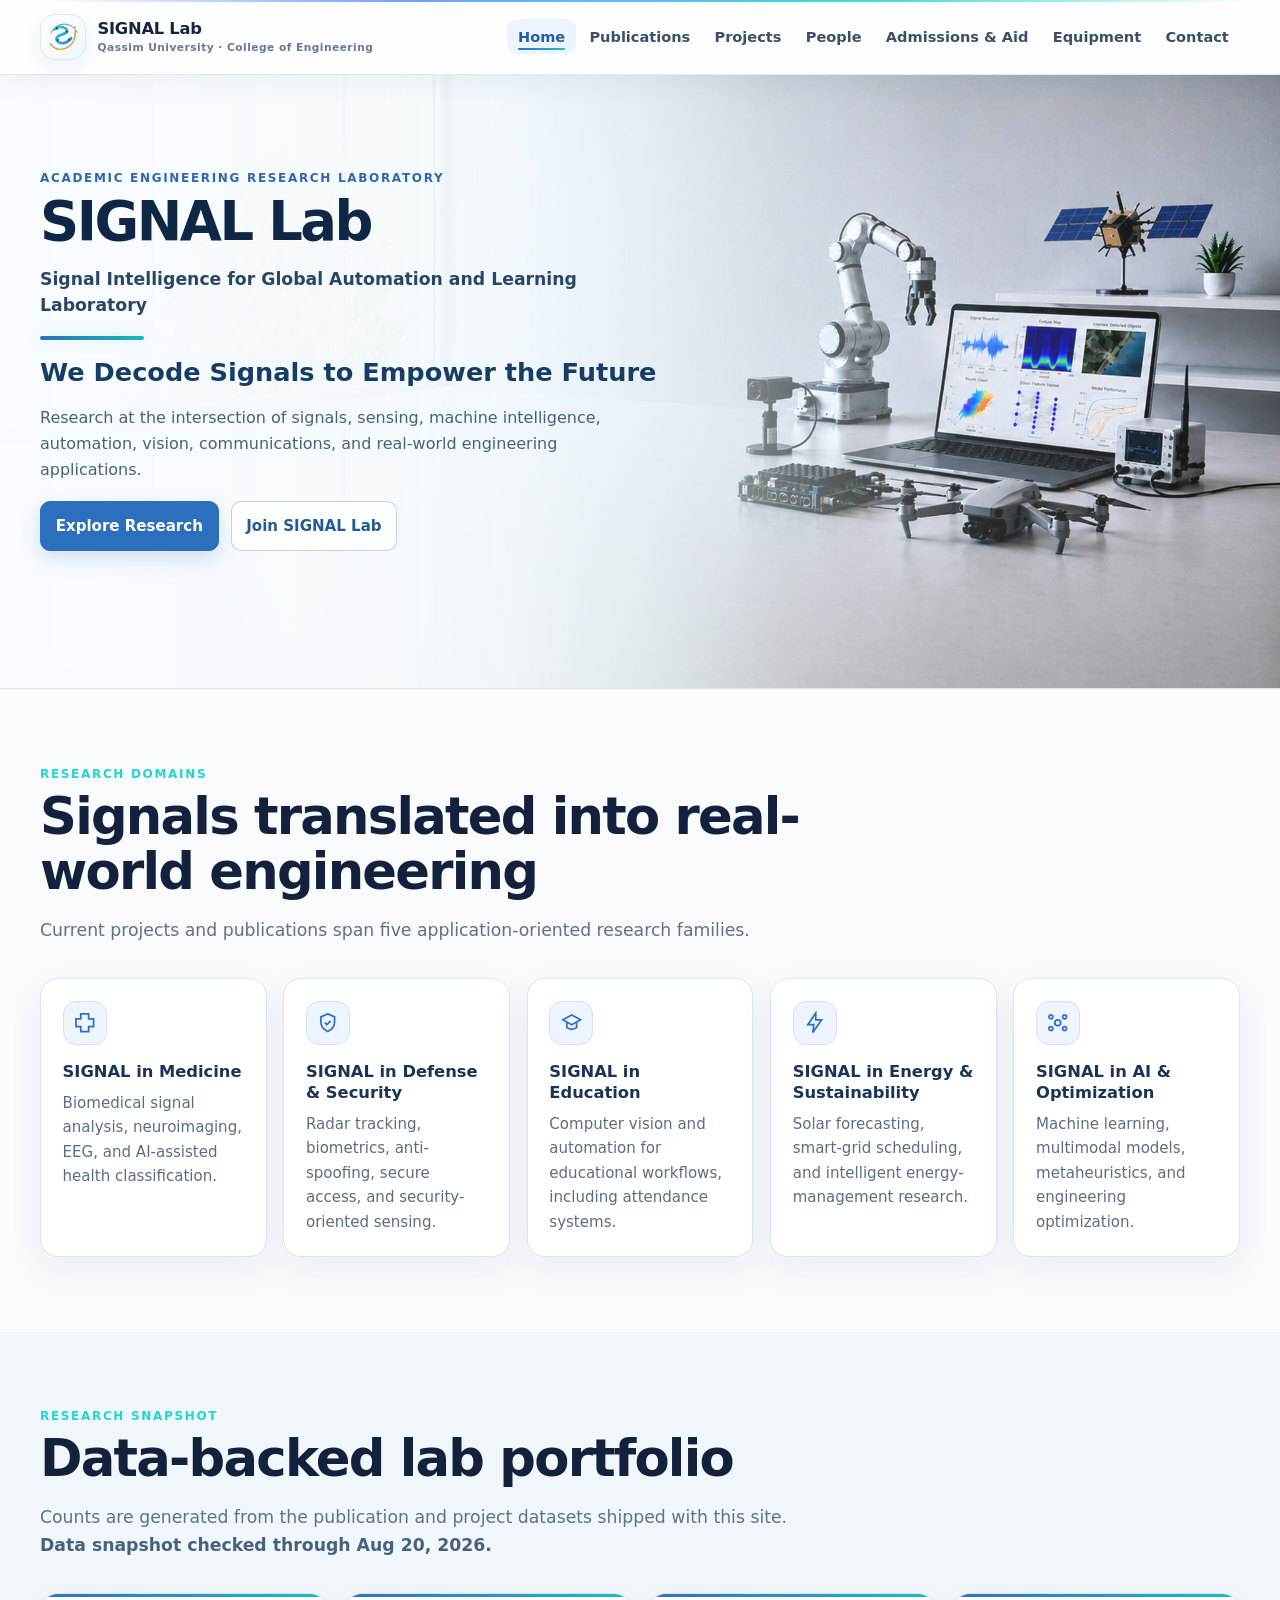
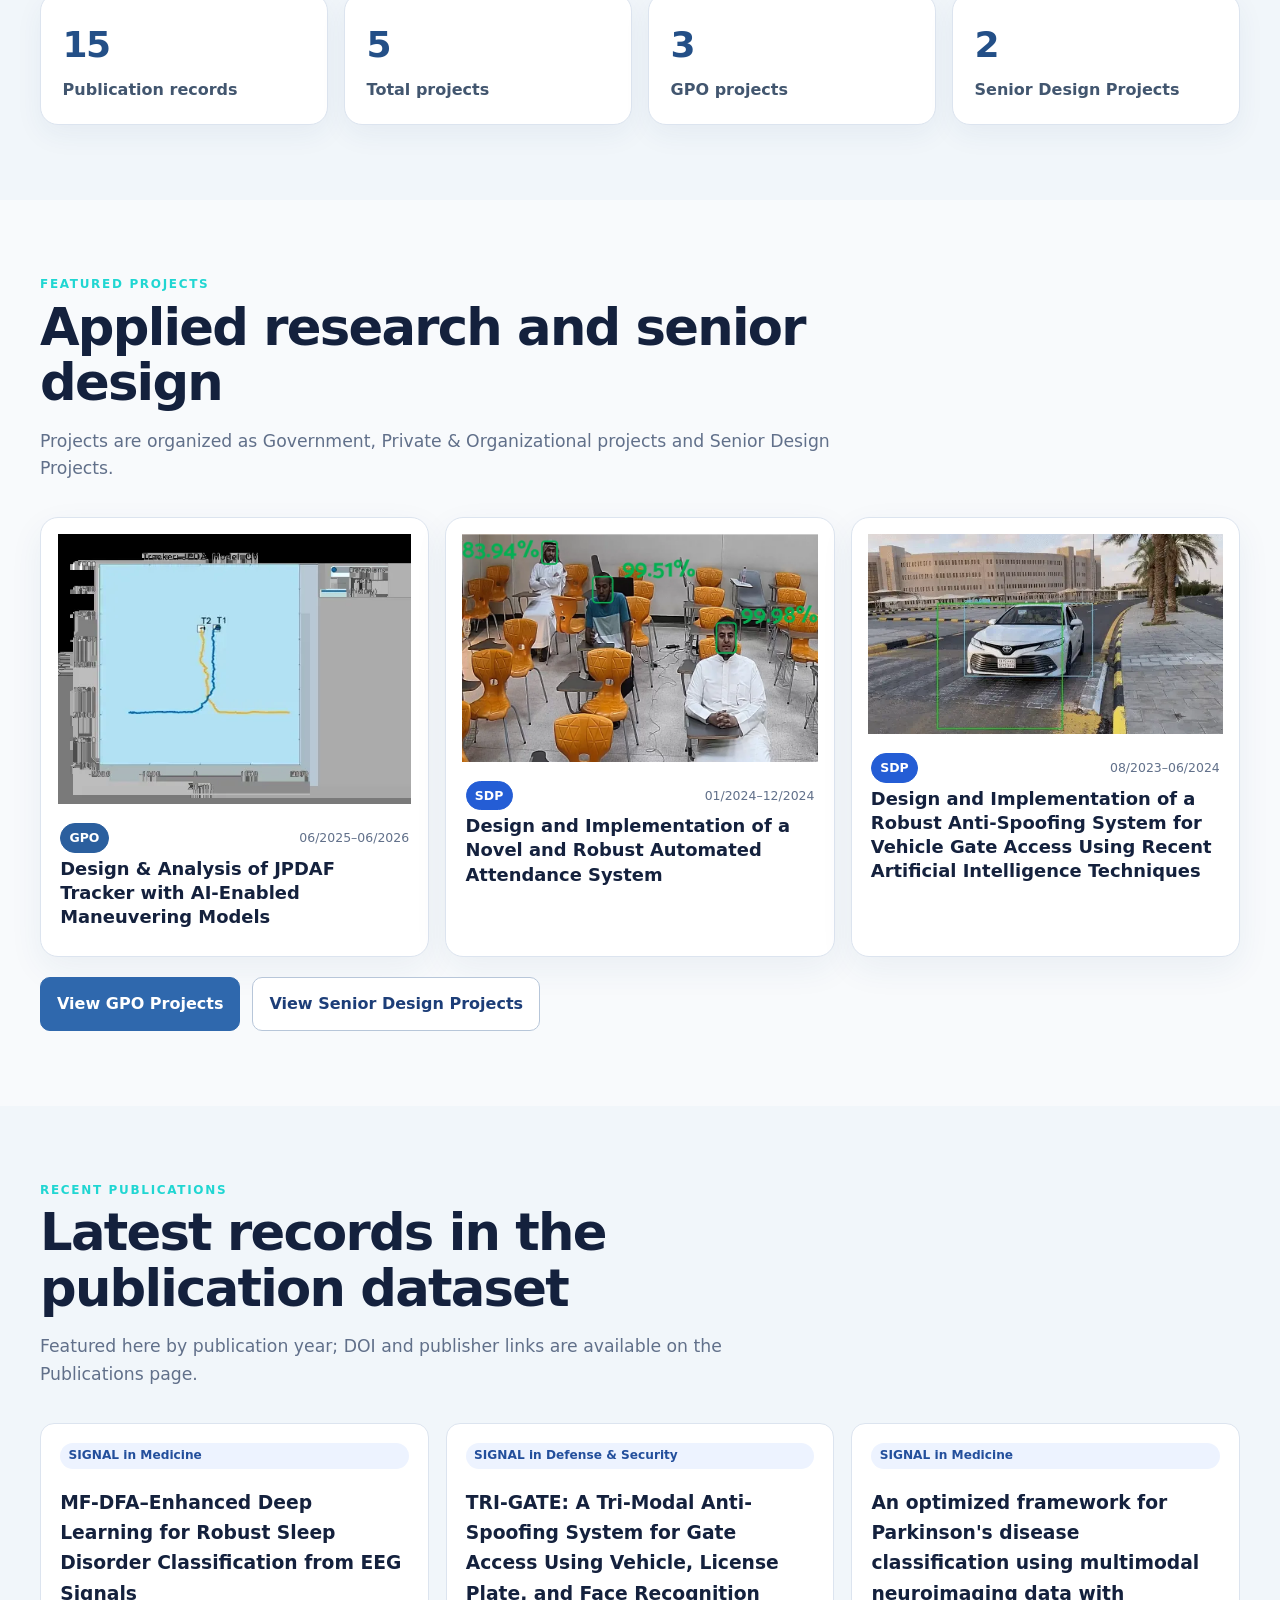
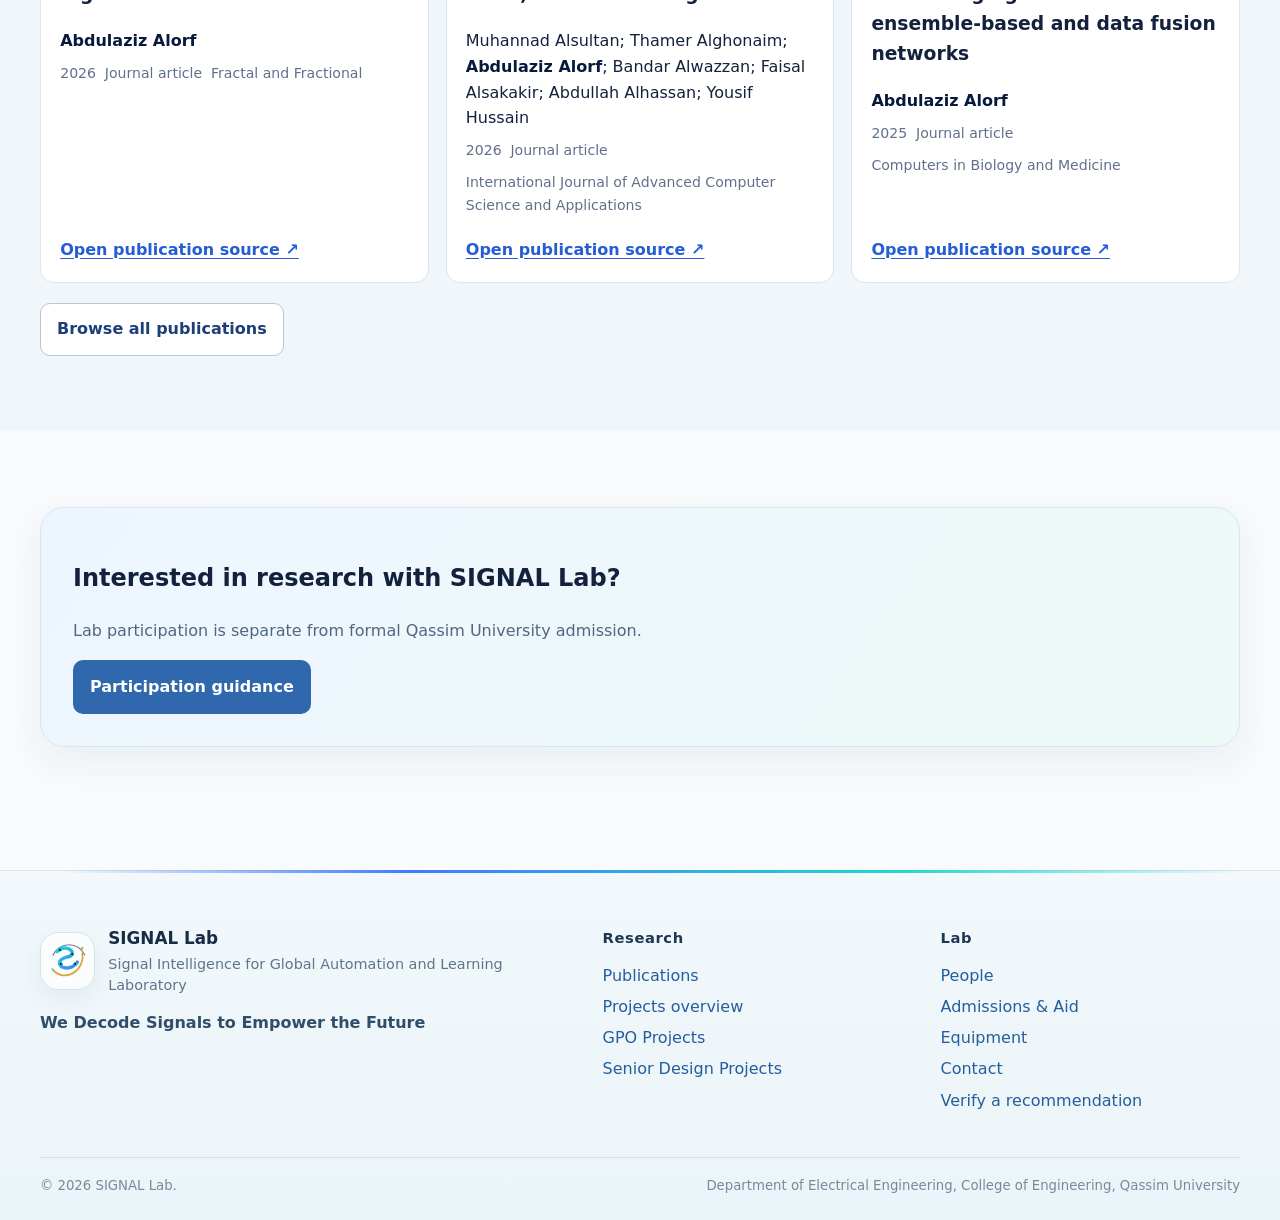
==== commit e65b4c8c: "Add files via upload" ====
--- a/index.html
+++ b/index.html
@@ -1,4 +1,4 @@
-<!doctype html><html lang="en"><head><meta charset="utf-8"><meta name="viewport" content="width=device-width,initial-scale=1"><title>Home | SIGNAL Lab</title><meta name="description" content="SIGNAL Lab — Signal Intelligence for Global Automation and Learning Laboratory."><meta name="theme-color" content="#F8FBFF"><meta property="og:title" content="Home | SIGNAL Lab"><meta property="og:description" content="SIGNAL Lab — Signal Intelligence for Global Automation and Learning Laboratory."><meta property="og:type" content="website"><meta property="og:site_name" content="SIGNAL Lab"><meta property="og:image" content="assets/brand/logo-horizontal-2400.png"><meta name="twitter:card" content="summary_large_image"><meta name="twitter:title" content="Home | SIGNAL Lab"><meta name="twitter:description" content="SIGNAL Lab — Signal Intelligence for Global Automation and Learning Laboratory."><link rel="icon" href="assets/brand/favicon.ico"><link rel="stylesheet" href="assets/css/styles.css"></head><body data-page="home"><div id="site-header"></div><main id="main"><section class="hero"><div class="container"><div class="eyebrow">Academic engineering research laboratory</div><h1>SIGNAL Lab</h1><p class="expanded" data-config="expandedName"></p><div class="signal-line"></div><p class="slogan" data-config="slogan"></p><p class="expanded">Research at the intersection of signals, sensing, machine intelligence, automation, vision, communications, and real-world engineering applications.</p><div class="hero-actions"><a class="btn btn-primary" href="projects.html">Explore Research</a><a class="btn btn-secondary" href="admissions.html">Join SIGNAL Lab</a></div></div></section>
+<!doctype html><html lang="en"><head><meta charset="utf-8"><meta name="viewport" content="width=device-width,initial-scale=1"><title>Home | SIGNAL Lab</title><meta name="description" content="SIGNAL Lab — Signal Intelligence for Global Automation and Learning Laboratory."><meta name="theme-color" content="#F8FBFF"><meta property="og:title" content="Home | SIGNAL Lab"><meta property="og:description" content="SIGNAL Lab — Signal Intelligence for Global Automation and Learning Laboratory."><meta property="og:type" content="website"><meta property="og:site_name" content="SIGNAL Lab"><meta property="og:image" content="assets/brand/logo-horizontal-2400.png"><meta name="twitter:card" content="summary_large_image"><meta name="twitter:title" content="Home | SIGNAL Lab"><meta name="twitter:description" content="SIGNAL Lab — Signal Intelligence for Global Automation and Learning Laboratory."><link rel="icon" href="assets/brand/favicon.ico"><link rel="stylesheet" href="assets/css/styles.css?v=20260823-banner4-compact"></head><body data-page="home"><div id="site-header"></div><main id="main"><section class="hero"><div class="hero-bg" aria-hidden="true"></div><div class="hero-overlay" aria-hidden="true"></div><div class="container"><div class="eyebrow">Academic engineering research laboratory</div><h1>SIGNAL Lab</h1><p class="expanded" data-config="expandedName"></p><div class="signal-line"></div><p class="slogan" data-config="slogan"></p><p class="expanded">Research at the intersection of signals, sensing, machine intelligence, automation, vision, communications, and real-world engineering applications.</p><div class="hero-actions"><a class="btn btn-primary" href="projects.html">Explore Research</a><a class="btn btn-secondary" href="admissions.html">Join SIGNAL Lab</a></div></div></section>
 <section class="section"><div class="container"><div class="section-head"><div class="eyebrow">Research domains</div><h2>Signals translated into real-world engineering</h2><p>Current projects and publications span five application-oriented research families.</p></div><div class="grid grid-5 home-domain-grid">
 <article class="card domain-card"><span class="icon domain-icon" data-domain-icon="medical" aria-hidden="true"></span><h3>SIGNAL in Medicine</h3><p>Biomedical signal analysis, neuroimaging, EEG, and AI-assisted health classification.</p></article>
 <article class="card domain-card"><span class="icon domain-icon" data-domain-icon="shield" aria-hidden="true"></span><h3>SIGNAL in Defense &amp; Security</h3><p>Radar tracking, biometrics, anti-spoofing, secure access, and security-oriented sensing.</p></article>
--- a/assets/css/styles.css
+++ b/assets/css/styles.css
@@ -549,113 +549,111 @@
 .equipment-card-head{display:flex;align-items:center;justify-content:space-between;gap:.6rem;flex-wrap:wrap}.equipment-category{font-size:.82rem;color:#60748a;font-weight:720}.equipment-details,.equipment-specs-dl{display:grid;gap:.55rem;margin:1rem 0}.equipment-details>div,.equipment-specs-dl>div{display:grid;grid-template-columns:minmax(120px,.42fr) 1fr;gap:.7rem;padding-bottom:.45rem;border-bottom:1px solid #e6edf3}.equipment-details dt,.equipment-specs-dl dt{font-weight:780;color:#3f5872}.equipment-details dd,.equipment-specs-dl dd{margin:0;color:#53657c}.equipment-specs{color:#53657c}.equipment-projects{margin-top:1rem}.equipment-projects>.chip-row{margin-top:.55rem}
 @media(max-width:620px){.equipment-details>div,.equipment-specs-dl>div{grid-template-columns:1fr;gap:.12rem}}
 
-/* Homepage banner — integrated photograph with merged text panel. */
+/* Homepage hero — Banner 4 integrated background, 2026-08-23. */
 body[data-page="home"] .hero{
-  min-height:clamp(410px,39vw,505px);
-  padding:clamp(3.15rem,4.8vw,4.35rem) 0 clamp(2.9rem,4.1vw,3.85rem);
-  background-color:#eef6fb;
-  background-image:url("../images/home-hero-banner.jpg");
-  background-size:cover;
-  background-position:center center;
-  background-repeat:no-repeat;
+  min-height:clamp(500px,48vw,620px);
+  padding:clamp(4.7rem,7vw,6.7rem) 0 clamp(4.3rem,6vw,5.8rem);
+  background:#eef6fb;
   border-bottom:1px solid rgba(82,117,151,.12);
 }
-body[data-page="home"] .hero::before{
-  content:"";
+body[data-page="home"] .hero::before,
+body[data-page="home"] .hero::after{display:none}
+body[data-page="home"] .hero-bg{
   position:absolute;
   inset:0;
-  opacity:1;
+  z-index:0;
+  background:url("../images/home-hero-banner-v4.jpg") center center/cover no-repeat;
+}
+body[data-page="home"] .hero-overlay{
+  position:absolute;
+  inset:0;
+  z-index:1;
   pointer-events:none;
   background:
     linear-gradient(90deg,
-      rgba(239,247,252,.74) 0%,
-      rgba(237,247,251,.54) 30%,
-      rgba(235,246,250,.28) 48%,
-      rgba(233,245,249,.10) 66%,
-      rgba(233,245,249,.02) 100%),
-    linear-gradient(180deg,rgba(255,255,255,.05),rgba(226,239,247,.08));
-  -webkit-mask-image:none;
-  mask-image:none;
-}
-body[data-page="home"] .hero::after{
-  content:"";
-  position:absolute;
-  left:0;
-  right:0;
-  bottom:0;
-  top:auto;
-  width:auto;
-  height:3px;
-  border:0;
-  border-radius:0;
-  box-shadow:none;
-  background:linear-gradient(90deg,rgba(63,124,255,.72),rgba(32,214,210,.76) 58%,rgba(32,214,210,0));
-  pointer-events:none;
+      rgba(248,251,255,.995) 0%,
+      rgba(246,250,253,.985) 24%,
+      rgba(243,249,252,.94) 39%,
+      rgba(239,248,251,.78) 50%,
+      rgba(235,246,250,.42) 61%,
+      rgba(232,245,249,.12) 74%,
+      rgba(232,245,249,0) 100%),
+    linear-gradient(180deg,rgba(255,255,255,.04),rgba(229,241,248,.08));
 }
 body[data-page="home"] .hero>.container{
-  grid-template-columns:minmax(0,770px) minmax(160px,1fr);
+  position:relative;
+  z-index:2;
+  grid-template-columns:minmax(0,640px) minmax(270px,1fr);
   gap:clamp(1.5rem,4vw,4rem);
   align-items:center;
 }
 body[data-page="home"] .hero-copy{
-  position:relative;
-  max-width:725px;
-  margin-left:clamp(-72px,-4.4vw,-52px);
-  padding:clamp(.88rem,1.35vw,1.16rem) clamp(1.35rem,2.6vw,2.15rem);
-  overflow:hidden;
-  border:1px solid rgba(154,181,204,.48);
-  border-radius:22px;
-  background:linear-gradient(135deg,rgba(250,253,255,.91),rgba(243,250,253,.83));
-  box-shadow:0 18px 48px rgba(35,74,108,.12);
-  backdrop-filter:blur(9px) saturate(108%);
-  -webkit-backdrop-filter:blur(9px) saturate(108%);
-}
-body[data-page="home"] .hero-copy::before{
-  content:"";
-  position:absolute;
-  inset:0 auto 0 0;
-  width:4px;
-  background:linear-gradient(180deg,#3f7cff 0%,#20d6d2 72%,rgba(32,214,210,.18) 100%);
-  pointer-events:none;
+  max-width:625px;
+  padding:.25rem 0;
 }
 body[data-page="home"] .hero-art{display:none}
-body[data-page="home"] .hero h1{color:#102645;text-shadow:none}
+body[data-page="home"] .hero h1{
+  color:#102645;
+  font-size:clamp(2.7rem,4.6vw,3.4rem);
+  line-height:1;
+  max-width:640px;
+  margin:.45rem 0 .85rem;
+  text-shadow:0 1px 0 rgba(255,255,255,.5);
+}
 body[data-page="home"] .hero .eyebrow{color:#2d68ab}
-body[data-page="home"] .hero .expanded[data-config="expandedName"]{color:#294765;font-weight:720}
-body[data-page="home"] .hero .slogan{color:#173d64;font-weight:790}
-body[data-page="home"] .hero .expanded{color:#4a6178}
-body[data-page="home"] .hero .signal-line{margin:.9rem 0 1rem}
-body[data-page="home"] .hero .hero-actions{margin-top:1.35rem}
+body[data-page="home"] .hero .expanded{
+  color:#4a6178;
+  max-width:620px;
+  font-size:1rem;
+  line-height:1.62;
+}
+body[data-page="home"] .hero .expanded[data-config="expandedName"]{
+  color:#294765;
+  font-size:clamp(1.02rem,1.35vw,1.18rem);
+  line-height:1.5;
+  font-weight:720;
+}
+body[data-page="home"] .hero .signal-line{margin:.95rem 0 1rem}
+body[data-page="home"] .hero .slogan{
+  color:#173d64;
+  font-size:clamp(1.4rem,2vw,1.7rem);
+  line-height:1.3;
+  font-weight:790;
+  margin:1rem 0 .9rem;
+}
+body[data-page="home"] .hero-actions{margin-top:1.15rem}
+body[data-page="home"] .hero-actions .btn{
+  padding:.72rem .92rem;
+  font-size:.94rem;
+}
 body[data-page="home"] .hero .btn-secondary{
   background:rgba(255,255,255,.82);
-  border-color:rgba(64,107,149,.32);
+  border-color:rgba(64,107,149,.30);
   color:#245b94;
   backdrop-filter:blur(3px);
   -webkit-backdrop-filter:blur(3px);
 }
 @media(max-width:1000px){
-  body[data-page="home"] .hero{background-position:58% center}
-  body[data-page="home"] .hero>.container{grid-template-columns:minmax(0,690px) minmax(80px,1fr)}
-  body[data-page="home"] .hero::before{
-    background:linear-gradient(90deg,rgba(241,248,252,.74) 0%,rgba(239,248,252,.58) 44%,rgba(236,247,250,.30) 67%,rgba(233,245,249,.07) 100%);
+  body[data-page="home"] .hero-bg{background-position:59% center}
+  body[data-page="home"] .hero>.container{grid-template-columns:minmax(0,570px) minmax(140px,1fr)}
+  body[data-page="home"] .hero-overlay{
+    background:linear-gradient(90deg,
+      rgba(248,251,255,.995) 0%,
+      rgba(246,250,253,.985) 34%,
+      rgba(242,249,252,.94) 52%,
+      rgba(236,247,251,.62) 70%,
+      rgba(232,245,249,.10) 100%);
   }
-  body[data-page="home"] .hero-copy{max-width:660px;margin-left:-20px}
 }
 @media(max-width:760px){
   body[data-page="home"] .hero{
     min-height:auto;
-    padding:2.8rem 0 2.65rem;
-    background-position:66% center;
+    padding:4rem 0 3.8rem;
+  }
+  body[data-page="home"] .hero-bg{background-position:66% center}
+  body[data-page="home"] .hero-overlay{
+    background:linear-gradient(90deg,rgba(248,251,255,.96),rgba(241,249,252,.88));
   }
   body[data-page="home"] .hero>.container{grid-template-columns:1fr}
-  body[data-page="home"] .hero::before{
-    background:linear-gradient(90deg,rgba(241,249,253,.74),rgba(237,247,251,.46));
-  }
-  body[data-page="home"] .hero-copy{
-    max-width:100%;
-    margin-left:0;
-    padding:.9rem 1.2rem;
-    border-radius:18px;
-    background:linear-gradient(135deg,rgba(250,253,255,.92),rgba(244,250,253,.86));
-  }
-}
+  body[data-page="home"] .hero-copy{max-width:100%}
+}
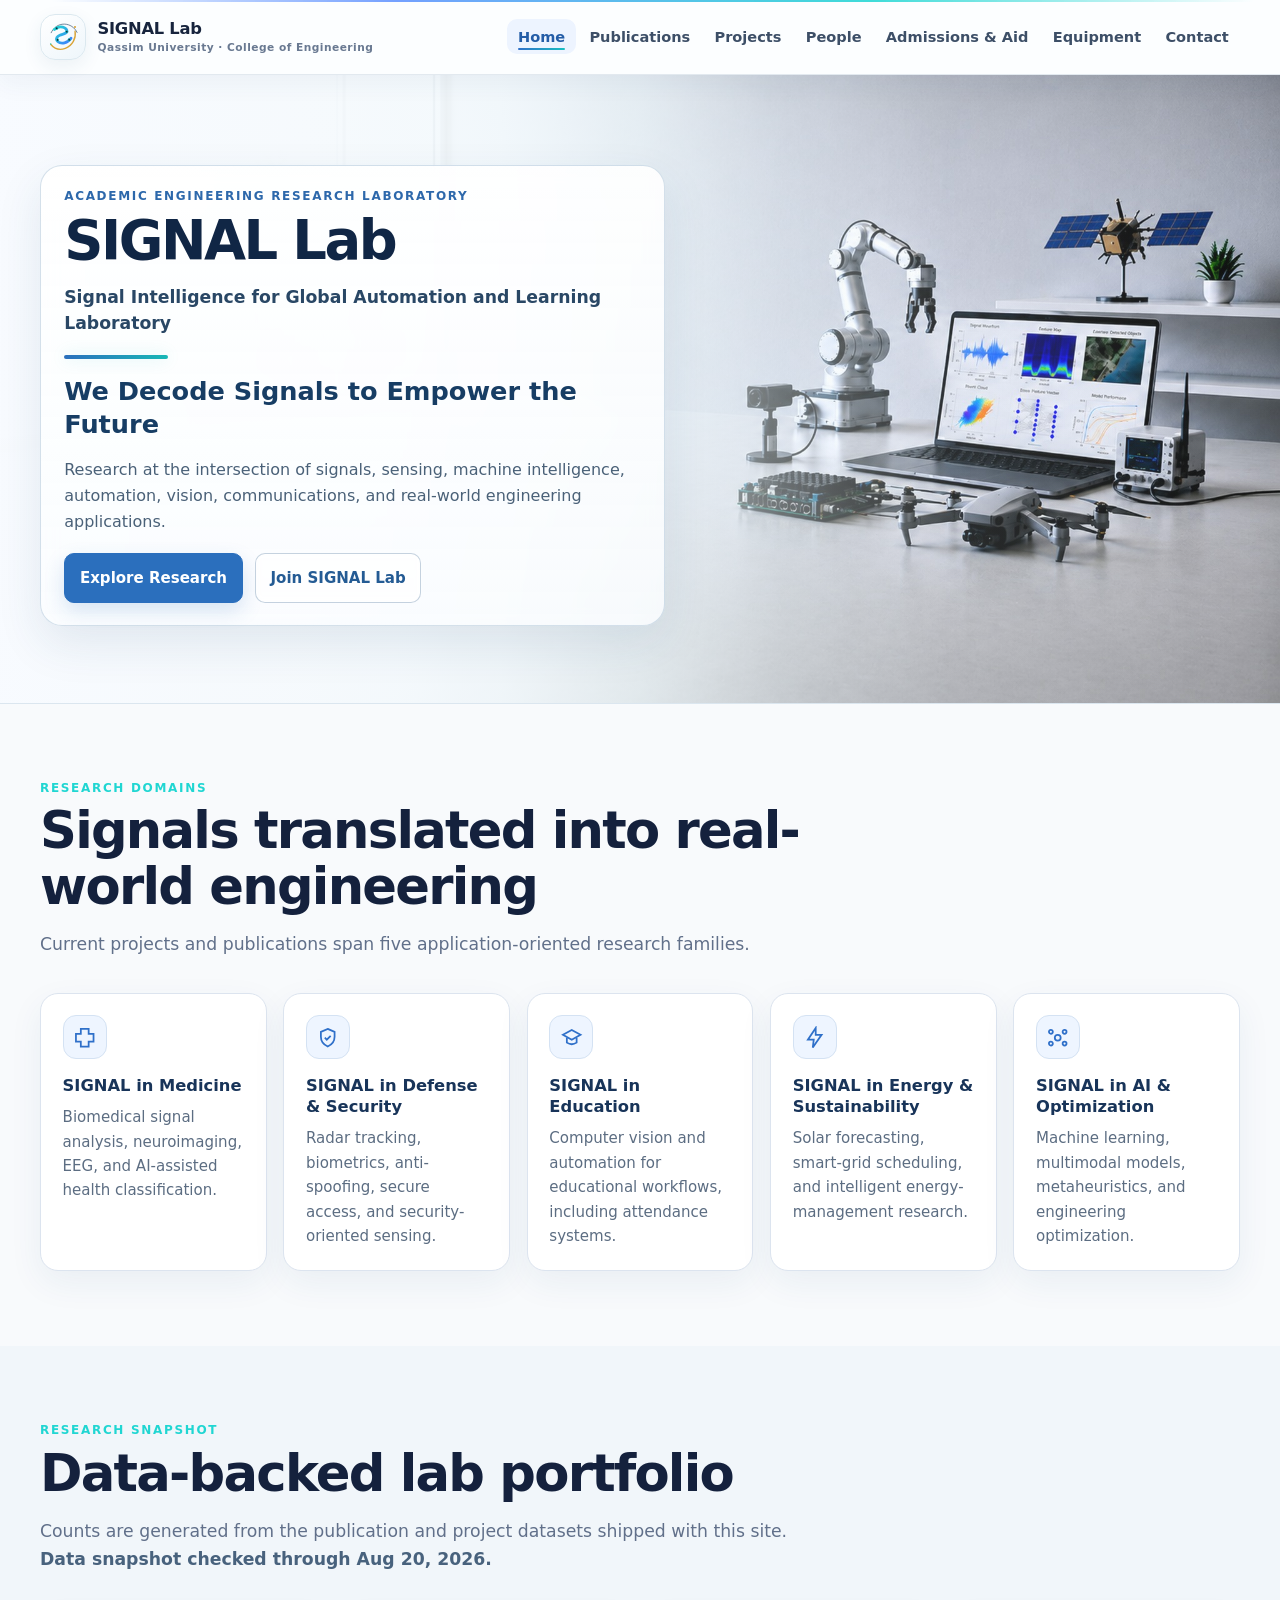
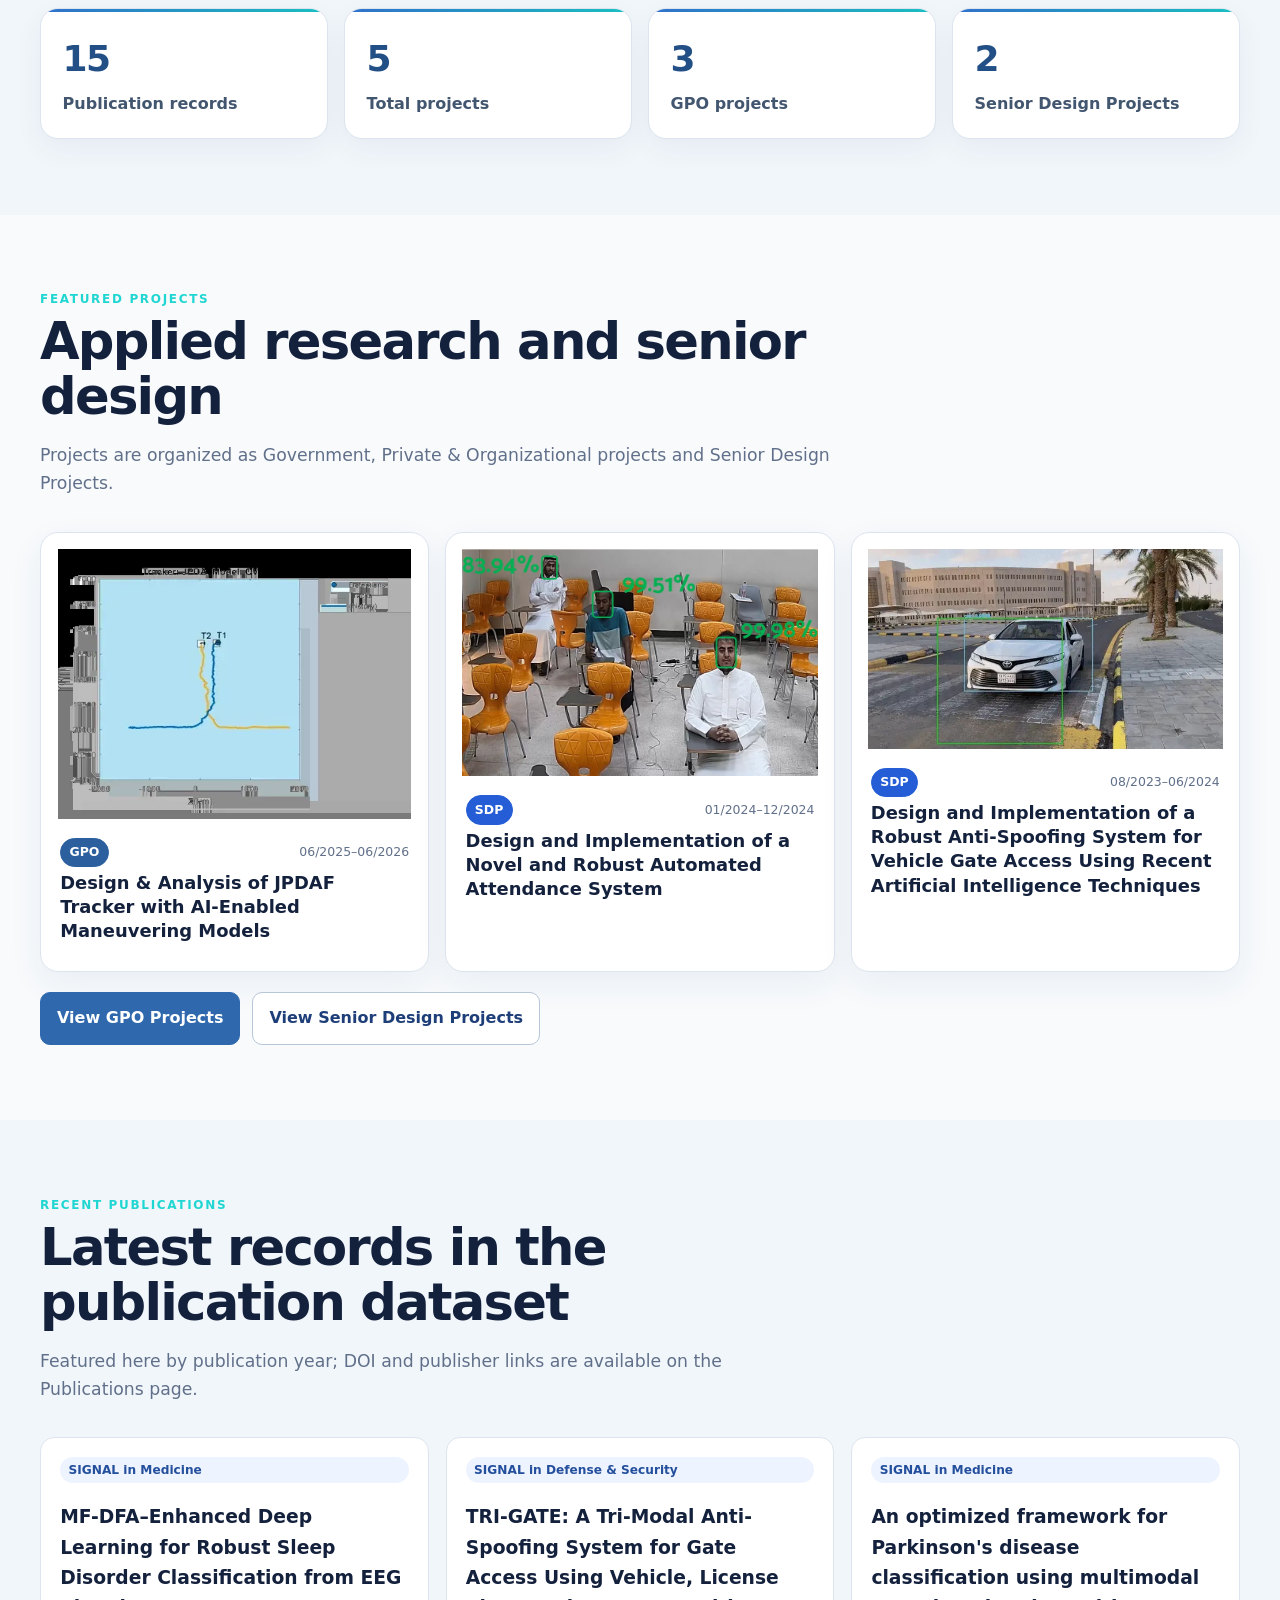
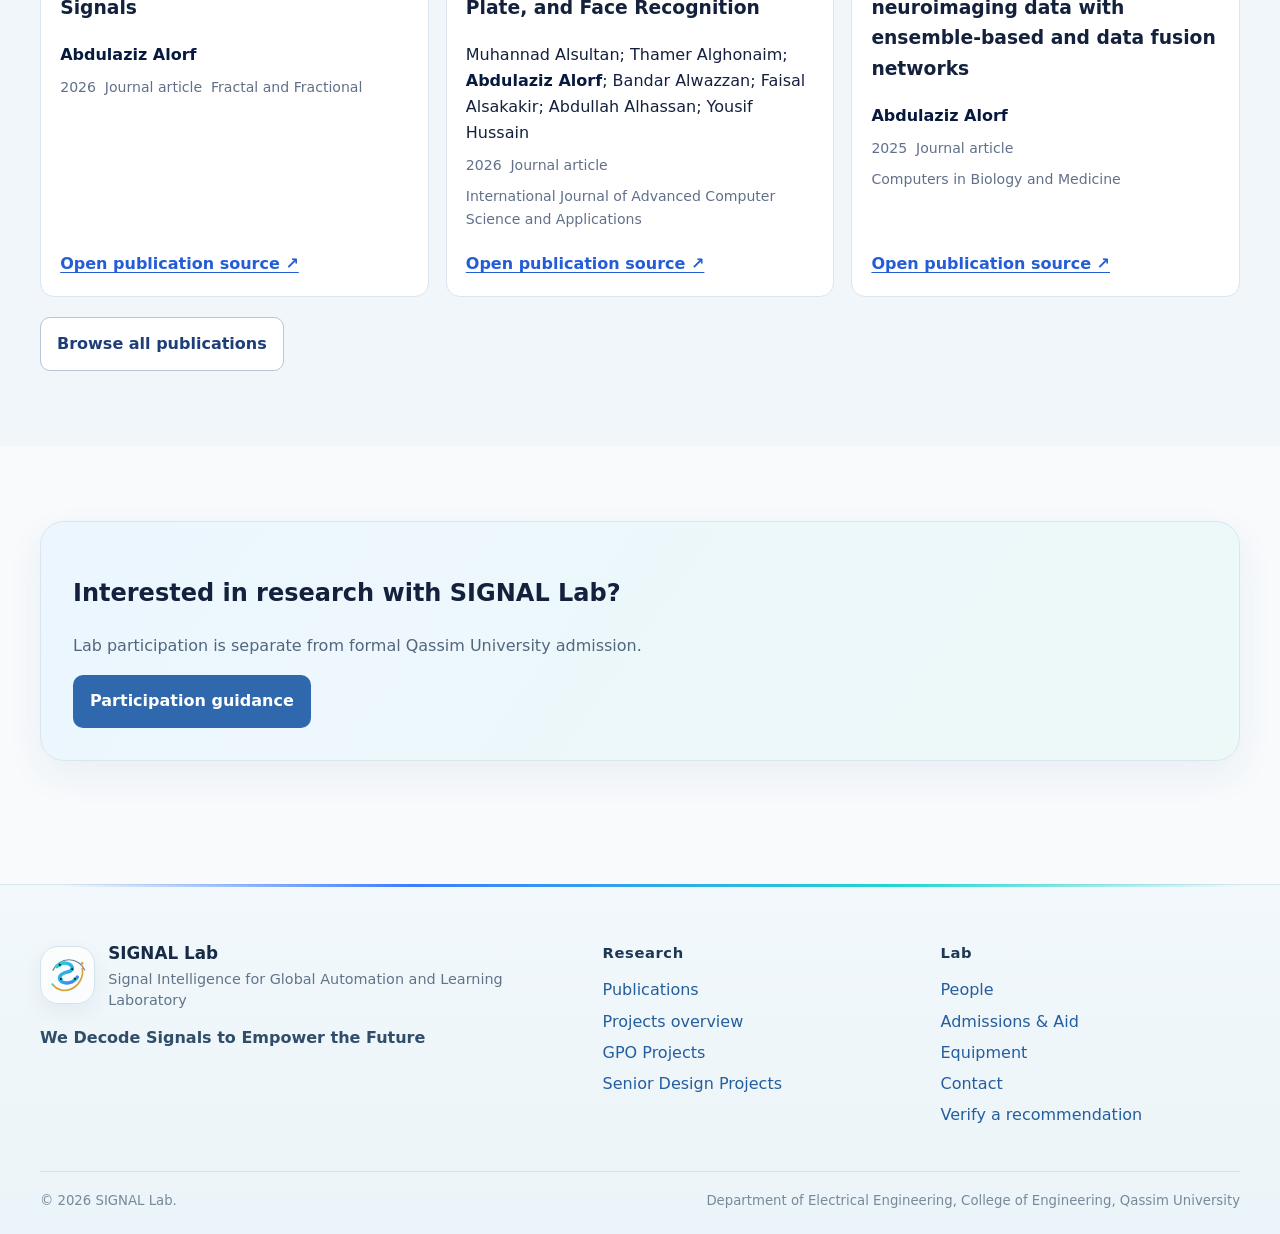
==== commit 701b8b74: "Add files via upload" ====
--- a/index.html
+++ b/index.html
@@ -1,4 +1,4 @@
-<!doctype html><html lang="en"><head><meta charset="utf-8"><meta name="viewport" content="width=device-width,initial-scale=1"><title>Home | SIGNAL Lab</title><meta name="description" content="SIGNAL Lab — Signal Intelligence for Global Automation and Learning Laboratory."><meta name="theme-color" content="#F8FBFF"><meta property="og:title" content="Home | SIGNAL Lab"><meta property="og:description" content="SIGNAL Lab — Signal Intelligence for Global Automation and Learning Laboratory."><meta property="og:type" content="website"><meta property="og:site_name" content="SIGNAL Lab"><meta property="og:image" content="assets/brand/logo-horizontal-2400.png"><meta name="twitter:card" content="summary_large_image"><meta name="twitter:title" content="Home | SIGNAL Lab"><meta name="twitter:description" content="SIGNAL Lab — Signal Intelligence for Global Automation and Learning Laboratory."><link rel="icon" href="assets/brand/favicon.ico"><link rel="stylesheet" href="assets/css/styles.css?v=20260823-banner4-compact"></head><body data-page="home"><div id="site-header"></div><main id="main"><section class="hero"><div class="hero-bg" aria-hidden="true"></div><div class="hero-overlay" aria-hidden="true"></div><div class="container"><div class="eyebrow">Academic engineering research laboratory</div><h1>SIGNAL Lab</h1><p class="expanded" data-config="expandedName"></p><div class="signal-line"></div><p class="slogan" data-config="slogan"></p><p class="expanded">Research at the intersection of signals, sensing, machine intelligence, automation, vision, communications, and real-world engineering applications.</p><div class="hero-actions"><a class="btn btn-primary" href="projects.html">Explore Research</a><a class="btn btn-secondary" href="admissions.html">Join SIGNAL Lab</a></div></div></section>
+<!doctype html><html lang="en"><head><meta charset="utf-8"><meta name="viewport" content="width=device-width,initial-scale=1"><title>Home | SIGNAL Lab</title><meta name="description" content="SIGNAL Lab — Signal Intelligence for Global Automation and Learning Laboratory."><meta name="theme-color" content="#F8FBFF"><meta property="og:title" content="Home | SIGNAL Lab"><meta property="og:description" content="SIGNAL Lab — Signal Intelligence for Global Automation and Learning Laboratory."><meta property="og:type" content="website"><meta property="og:site_name" content="SIGNAL Lab"><meta property="og:image" content="assets/brand/logo-horizontal-2400.png"><meta name="twitter:card" content="summary_large_image"><meta name="twitter:title" content="Home | SIGNAL Lab"><meta name="twitter:description" content="SIGNAL Lab — Signal Intelligence for Global Automation and Learning Laboratory."><link rel="icon" href="assets/brand/favicon.ico"><link rel="stylesheet" href="assets/css/styles.css?v=20260823-banner4-compact-box"></head><body data-page="home"><div id="site-header"></div><main id="main"><section class="hero"><div class="hero-bg" aria-hidden="true"></div><div class="hero-overlay" aria-hidden="true"></div><div class="container"><div class="eyebrow">Academic engineering research laboratory</div><h1>SIGNAL Lab</h1><p class="expanded" data-config="expandedName"></p><div class="signal-line"></div><p class="slogan" data-config="slogan"></p><p class="expanded">Research at the intersection of signals, sensing, machine intelligence, automation, vision, communications, and real-world engineering applications.</p><div class="hero-actions"><a class="btn btn-primary" href="projects.html">Explore Research</a><a class="btn btn-secondary" href="admissions.html">Join SIGNAL Lab</a></div></div></section>
 <section class="section"><div class="container"><div class="section-head"><div class="eyebrow">Research domains</div><h2>Signals translated into real-world engineering</h2><p>Current projects and publications span five application-oriented research families.</p></div><div class="grid grid-5 home-domain-grid">
 <article class="card domain-card"><span class="icon domain-icon" data-domain-icon="medical" aria-hidden="true"></span><h3>SIGNAL in Medicine</h3><p>Biomedical signal analysis, neuroimaging, EEG, and AI-assisted health classification.</p></article>
 <article class="card domain-card"><span class="icon domain-icon" data-domain-icon="shield" aria-hidden="true"></span><h3>SIGNAL in Defense &amp; Security</h3><p>Radar tracking, biometrics, anti-spoofing, secure access, and security-oriented sensing.</p></article>
--- a/assets/css/styles.css
+++ b/assets/css/styles.css
@@ -657,3 +657,23 @@
   body[data-page="home"] .hero>.container{grid-template-columns:1fr}
   body[data-page="home"] .hero-copy{max-width:100%}
 }
+
+/* Homepage hero — restore the previous translucent text box while retaining compact typography. */
+body[data-page="home"] .hero-copy{
+  max-width:625px;
+  padding:1.35rem 1.45rem 1.4rem;
+  border-radius:22px;
+  background:linear-gradient(180deg,rgba(255,255,255,.90),rgba(251,253,255,.82));
+  border:1px solid rgba(154,181,205,.42);
+  box-shadow:0 18px 46px rgba(34,72,108,.10);
+  backdrop-filter:blur(8px);
+  -webkit-backdrop-filter:blur(8px);
+}
+@media(max-width:760px){
+  body[data-page="home"] .hero-copy{
+    max-width:100%;
+    padding:1.15rem 1.05rem 1.2rem;
+    border-radius:18px;
+    background:rgba(255,255,255,.86);
+  }
+}
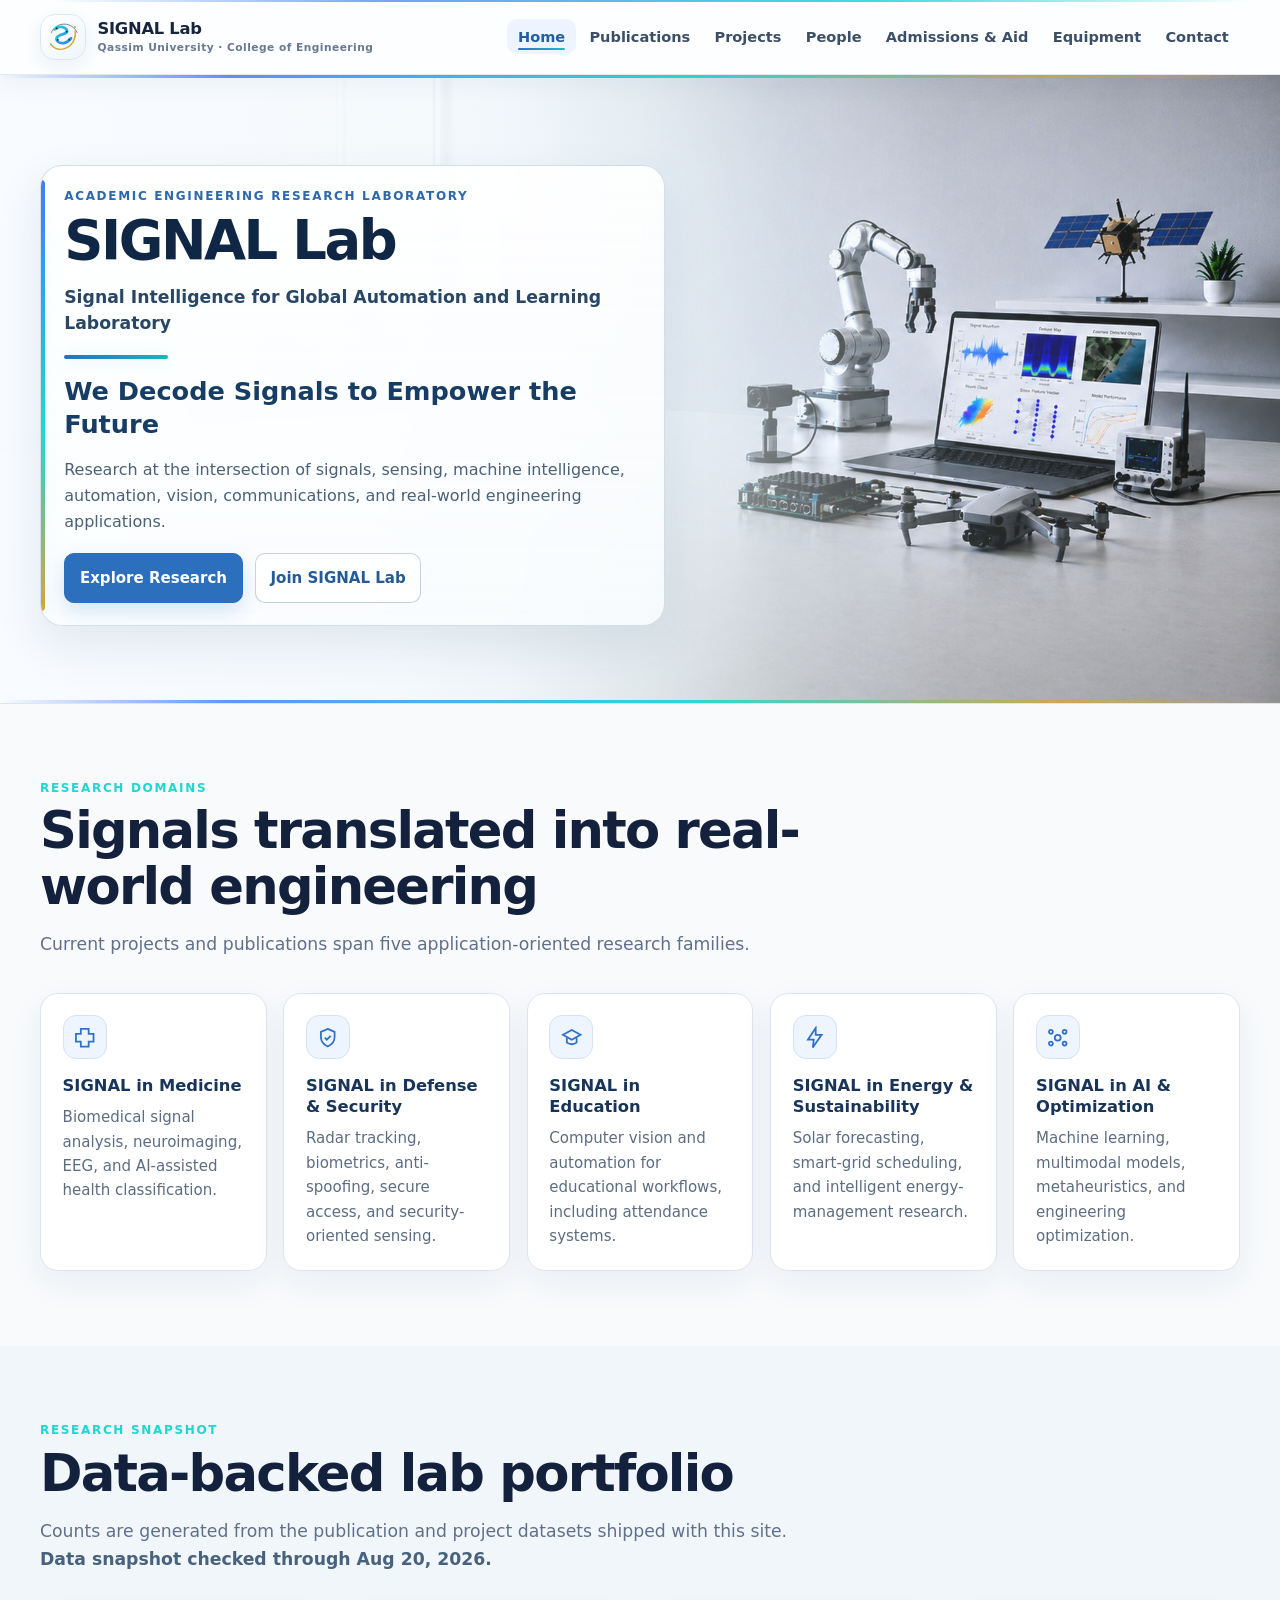
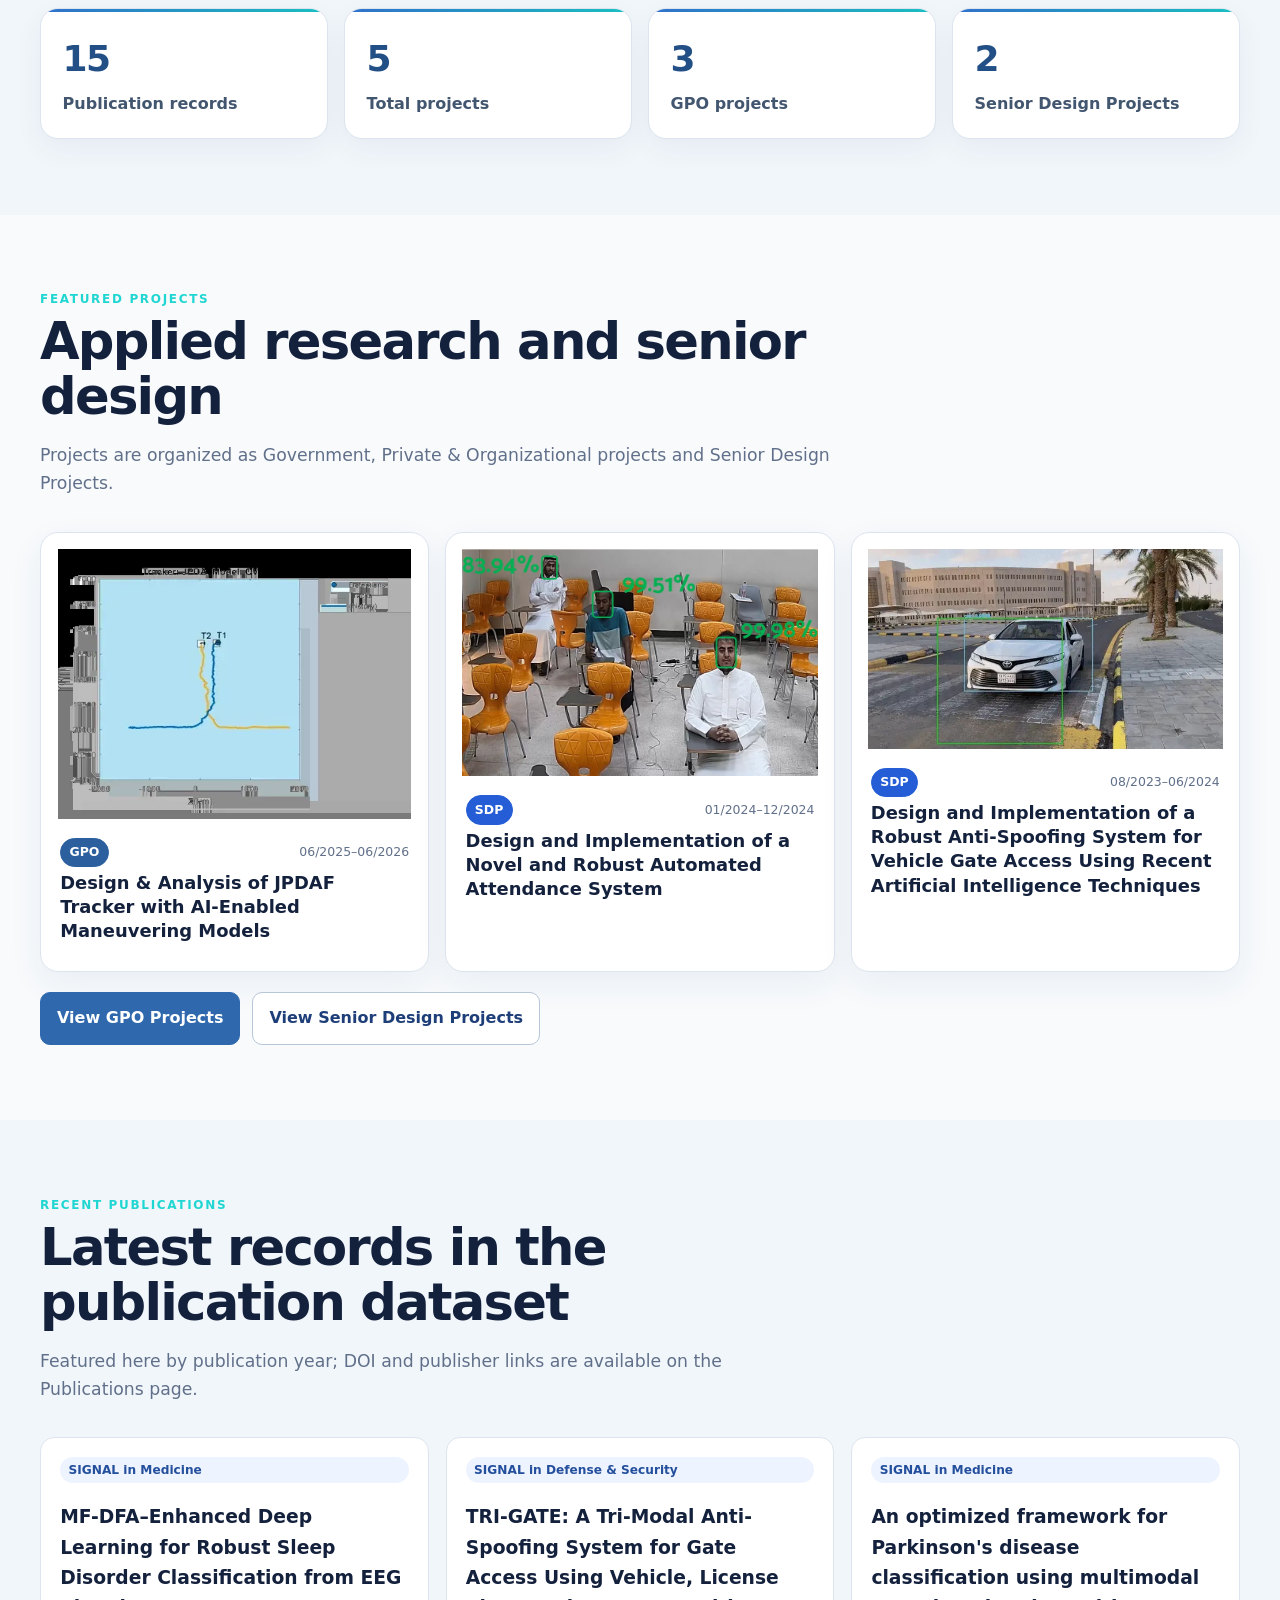
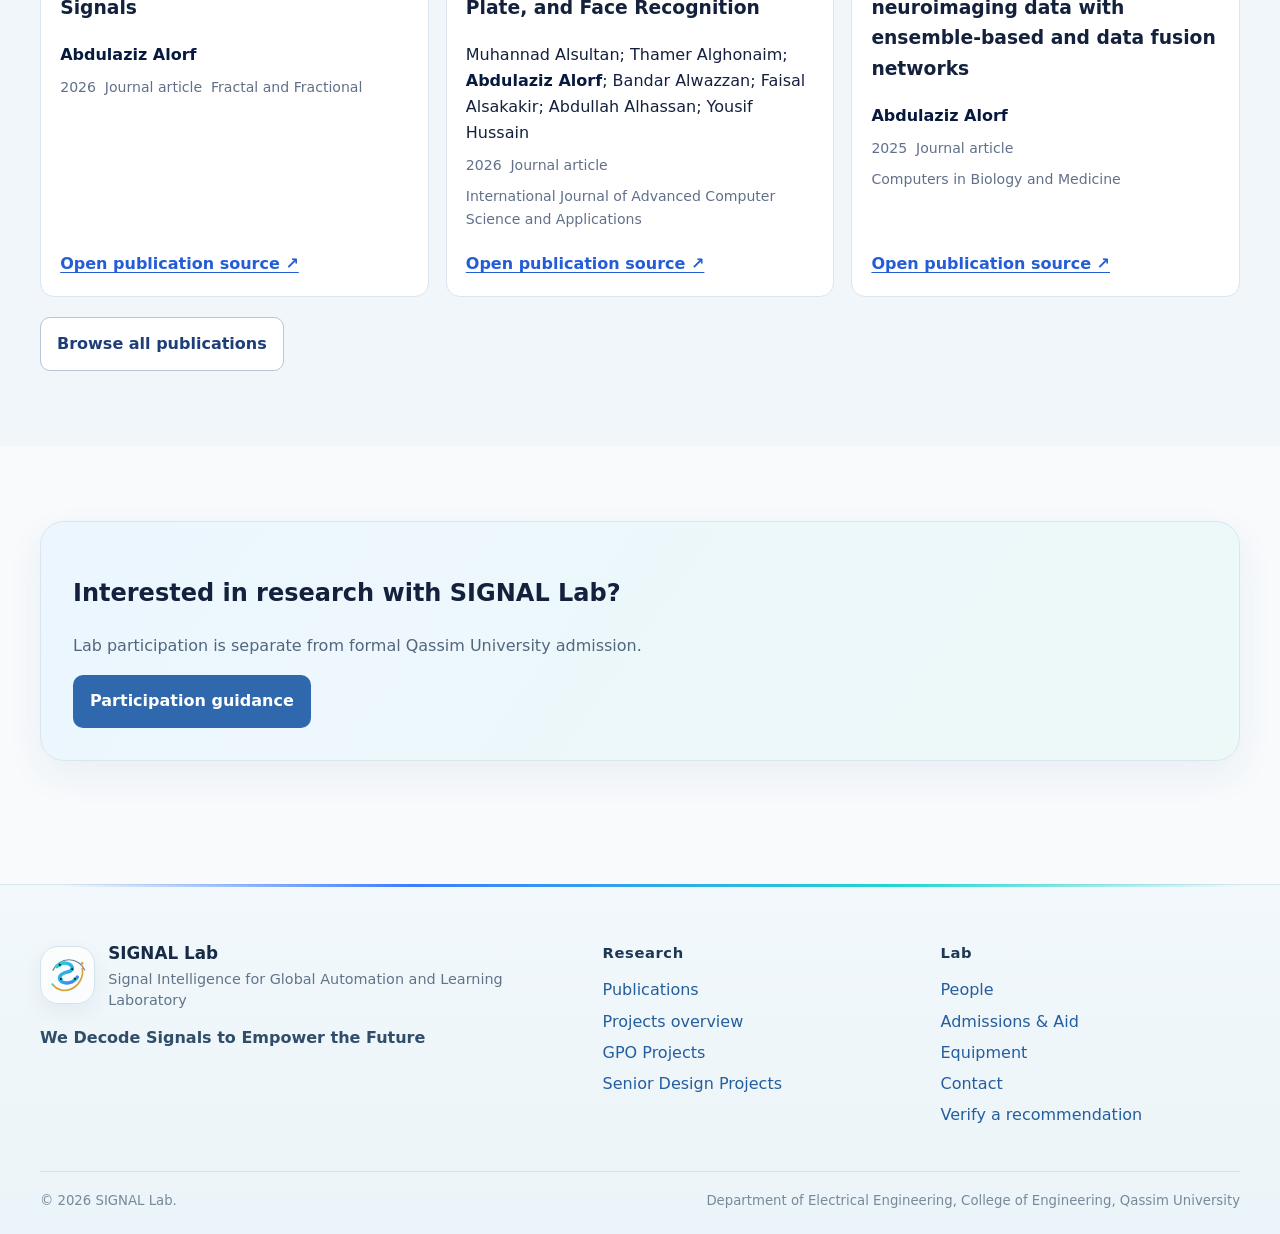
==== commit 5778aa9f: "Add files via upload" ====
--- a/index.html
+++ b/index.html
@@ -1,4 +1,4 @@
-<!doctype html><html lang="en"><head><meta charset="utf-8"><meta name="viewport" content="width=device-width,initial-scale=1"><title>Home | SIGNAL Lab</title><meta name="description" content="SIGNAL Lab — Signal Intelligence for Global Automation and Learning Laboratory."><meta name="theme-color" content="#F8FBFF"><meta property="og:title" content="Home | SIGNAL Lab"><meta property="og:description" content="SIGNAL Lab — Signal Intelligence for Global Automation and Learning Laboratory."><meta property="og:type" content="website"><meta property="og:site_name" content="SIGNAL Lab"><meta property="og:image" content="assets/brand/logo-horizontal-2400.png"><meta name="twitter:card" content="summary_large_image"><meta name="twitter:title" content="Home | SIGNAL Lab"><meta name="twitter:description" content="SIGNAL Lab — Signal Intelligence for Global Automation and Learning Laboratory."><link rel="icon" href="assets/brand/favicon.ico"><link rel="stylesheet" href="assets/css/styles.css?v=20260823-banner4-compact-box"></head><body data-page="home"><div id="site-header"></div><main id="main"><section class="hero"><div class="hero-bg" aria-hidden="true"></div><div class="hero-overlay" aria-hidden="true"></div><div class="container"><div class="eyebrow">Academic engineering research laboratory</div><h1>SIGNAL Lab</h1><p class="expanded" data-config="expandedName"></p><div class="signal-line"></div><p class="slogan" data-config="slogan"></p><p class="expanded">Research at the intersection of signals, sensing, machine intelligence, automation, vision, communications, and real-world engineering applications.</p><div class="hero-actions"><a class="btn btn-primary" href="projects.html">Explore Research</a><a class="btn btn-secondary" href="admissions.html">Join SIGNAL Lab</a></div></div></section>
+<!doctype html><html lang="en"><head><meta charset="utf-8"><meta name="viewport" content="width=device-width,initial-scale=1"><title>Home | SIGNAL Lab</title><meta name="description" content="SIGNAL Lab — Signal Intelligence for Global Automation and Learning Laboratory."><meta name="theme-color" content="#F8FBFF"><meta property="og:title" content="Home | SIGNAL Lab"><meta property="og:description" content="SIGNAL Lab — Signal Intelligence for Global Automation and Learning Laboratory."><meta property="og:type" content="website"><meta property="og:site_name" content="SIGNAL Lab"><meta property="og:image" content="assets/brand/logo-horizontal-2400.png"><meta name="twitter:card" content="summary_large_image"><meta name="twitter:title" content="Home | SIGNAL Lab"><meta name="twitter:description" content="SIGNAL Lab — Signal Intelligence for Global Automation and Learning Laboratory."><link rel="icon" href="assets/brand/favicon.ico"><link rel="stylesheet" href="assets/css/styles.css?v=20260823-banner4-compact-box-lines"></head><body data-page="home"><div id="site-header"></div><main id="main"><section class="hero"><div class="hero-bg" aria-hidden="true"></div><div class="hero-overlay" aria-hidden="true"></div><div class="container"><div class="eyebrow">Academic engineering research laboratory</div><h1>SIGNAL Lab</h1><p class="expanded" data-config="expandedName"></p><div class="signal-line"></div><p class="slogan" data-config="slogan"></p><p class="expanded">Research at the intersection of signals, sensing, machine intelligence, automation, vision, communications, and real-world engineering applications.</p><div class="hero-actions"><a class="btn btn-primary" href="projects.html">Explore Research</a><a class="btn btn-secondary" href="admissions.html">Join SIGNAL Lab</a></div></div></section>
 <section class="section"><div class="container"><div class="section-head"><div class="eyebrow">Research domains</div><h2>Signals translated into real-world engineering</h2><p>Current projects and publications span five application-oriented research families.</p></div><div class="grid grid-5 home-domain-grid">
 <article class="card domain-card"><span class="icon domain-icon" data-domain-icon="medical" aria-hidden="true"></span><h3>SIGNAL in Medicine</h3><p>Biomedical signal analysis, neuroimaging, EEG, and AI-assisted health classification.</p></article>
 <article class="card domain-card"><span class="icon domain-icon" data-domain-icon="shield" aria-hidden="true"></span><h3>SIGNAL in Defense &amp; Security</h3><p>Radar tracking, biometrics, anti-spoofing, secure access, and security-oriented sensing.</p></article>
--- a/assets/css/styles.css
+++ b/assets/css/styles.css
@@ -677,3 +677,43 @@
     background:rgba(255,255,255,.86);
   }
 }
+
+/* Homepage hero — restore decorative edge accents without changing approved layout. */
+body[data-page="home"] .hero-overlay::before,
+body[data-page="home"] .hero-overlay::after{
+  content:"";
+  position:absolute;
+  left:0;
+  right:0;
+  height:3px;
+  pointer-events:none;
+  background:linear-gradient(90deg,
+    rgba(63,124,255,0) 0%,
+    rgba(63,124,255,.82) 18%,
+    rgba(32,214,210,.92) 54%,
+    rgba(216,164,57,.72) 82%,
+    rgba(216,164,57,0) 100%);
+}
+body[data-page="home"] .hero-overlay::before{top:0}
+body[data-page="home"] .hero-overlay::after{bottom:0}
+body[data-page="home"] .hero-copy{
+  position:relative;
+  overflow:hidden;
+}
+body[data-page="home"] .hero-copy::before{
+  content:"";
+  position:absolute;
+  left:0;
+  top:14px;
+  bottom:14px;
+  width:4px;
+  border-radius:0 999px 999px 0;
+  background:linear-gradient(180deg,var(--blue),var(--cyan) 58%,var(--gold));
+  box-shadow:0 0 14px rgba(32,214,210,.10);
+  pointer-events:none;
+}
+@media(max-width:760px){
+  body[data-page="home"] .hero-overlay::before,
+  body[data-page="home"] .hero-overlay::after{height:2px}
+  body[data-page="home"] .hero-copy::before{top:12px;bottom:12px;width:3px}
+}
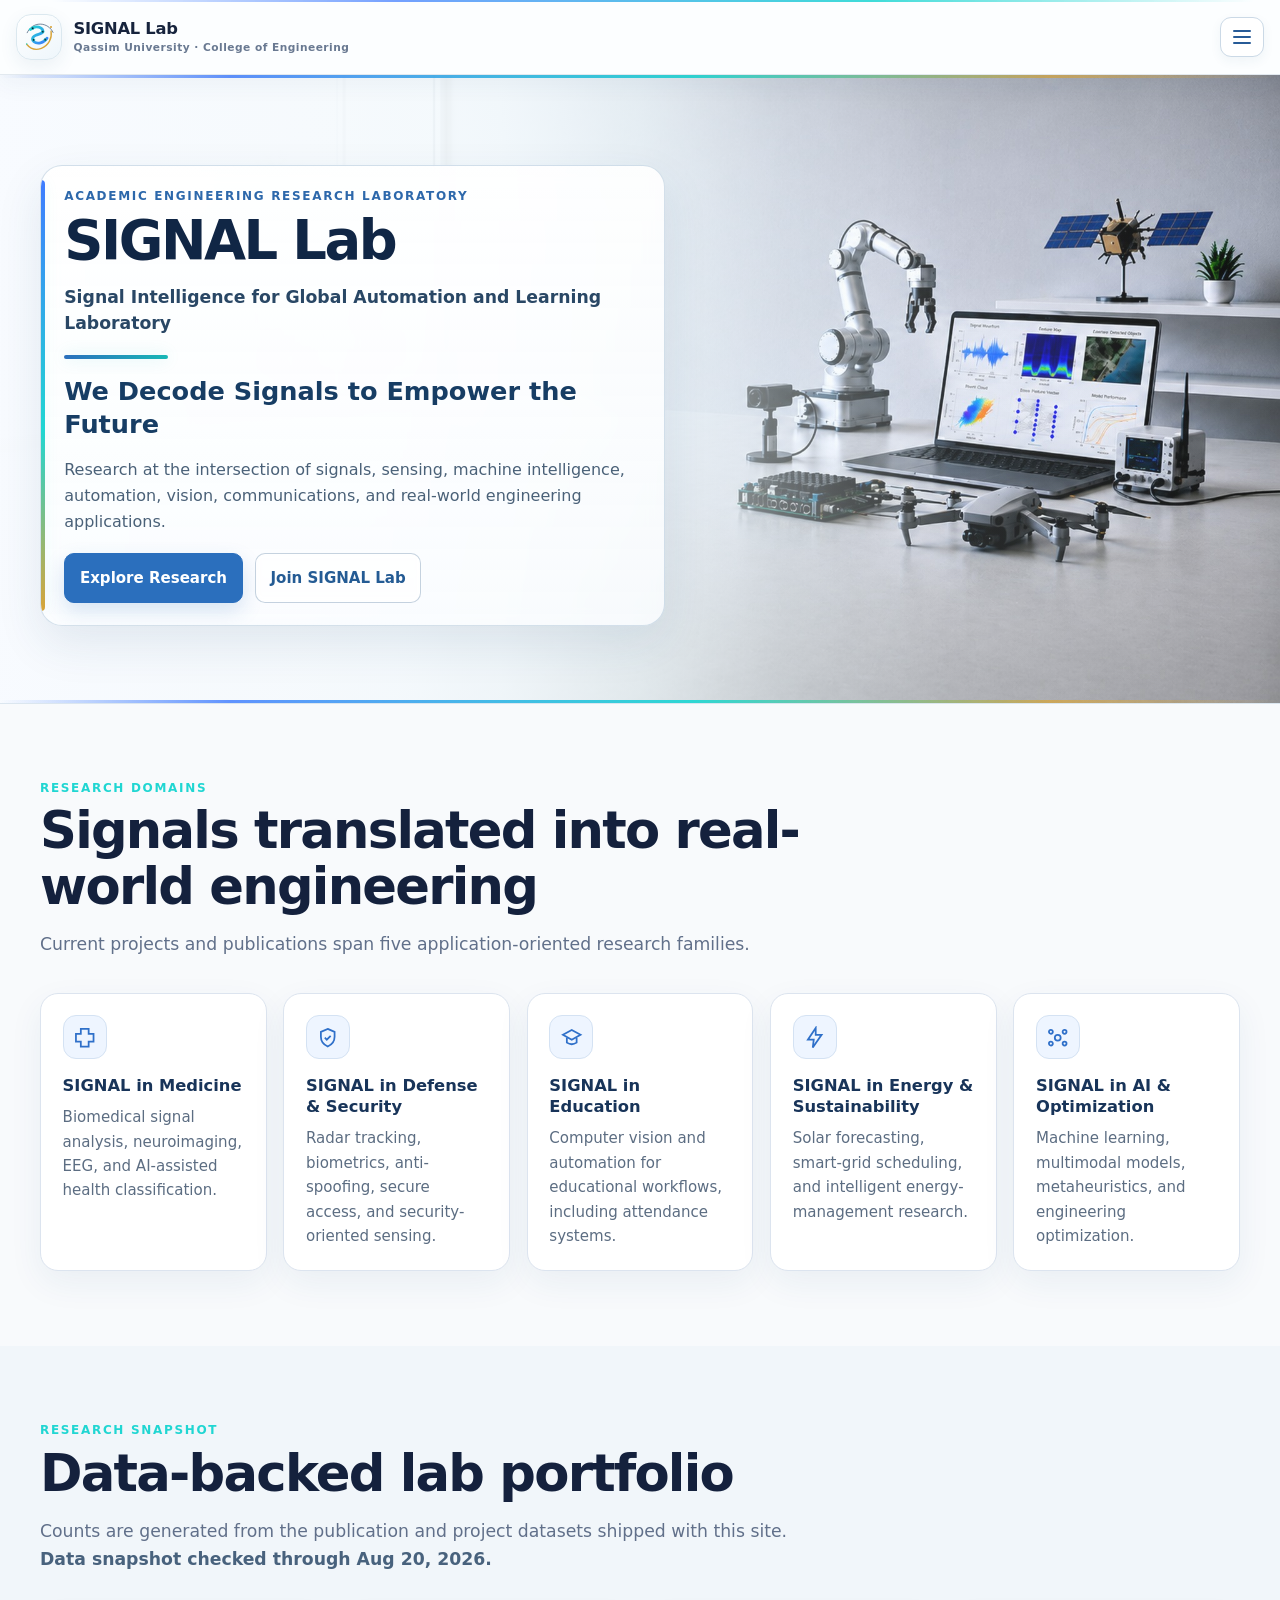
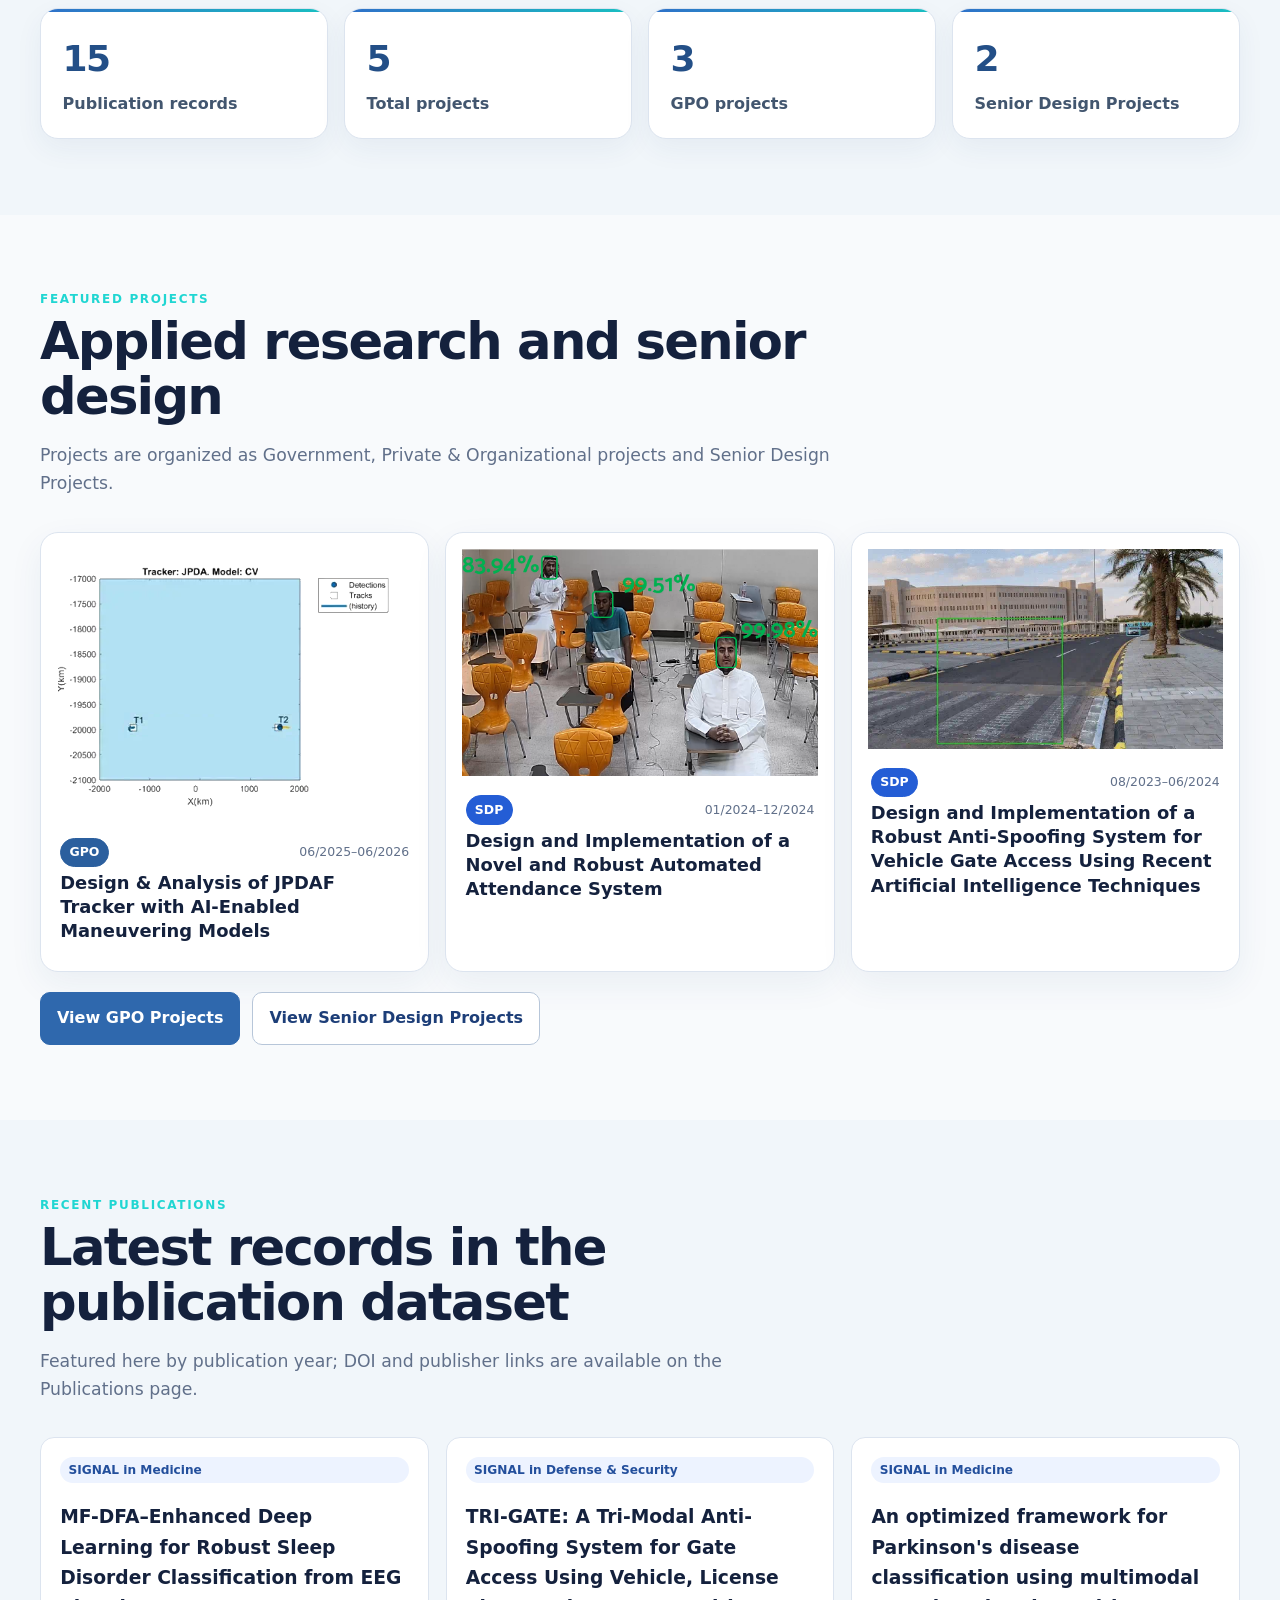
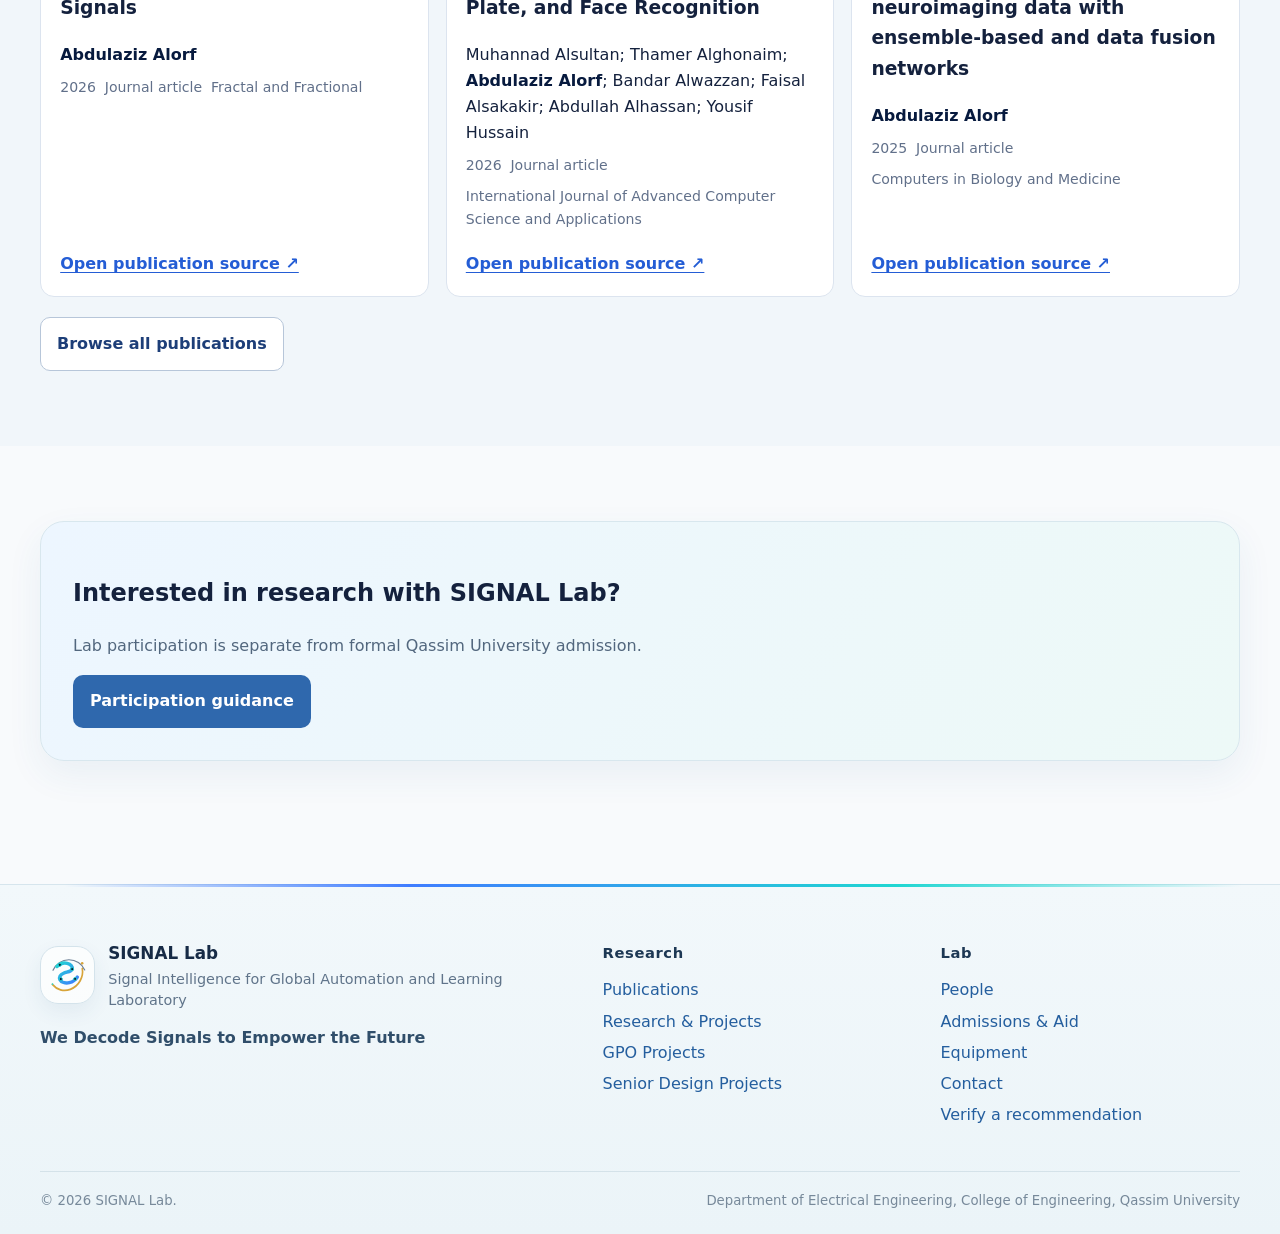
==== commit 73b8cc53: "Add files via upload" ====
--- a/index.html
+++ b/index.html
@@ -9,4 +9,4 @@
 <section class="section section-alt"><div class="container"><div class="section-head"><div class="eyebrow">Research snapshot</div><h2>Data-backed lab portfolio</h2><p>Counts are generated from the publication and project datasets shipped with this site. <span id="home-metric-date" class="snapshot-date"></span></p></div><div class="home-metrics"><article class="card home-metric-card"><div class="metric" id="home-publication-count">—</div><strong>Publication records</strong></article><article class="card home-metric-card"><div class="metric" id="home-project-count">—</div><strong>Total projects</strong></article><article class="card home-metric-card"><div class="metric" id="home-gpo-count">—</div><strong>GPO projects</strong></article><article class="card home-metric-card"><div class="metric" id="home-sdp-count">—</div><strong>Senior Design Projects</strong></article></div></div></section>
 <section class="section"><div class="container"><div class="section-head"><div class="eyebrow">Featured projects</div><h2>Applied research and senior design</h2><p>Projects are organized as Government, Private &amp; Organizational projects and Senior Design Projects.</p></div><div id="home-projects" class="project-feature-grid"></div><div class="button-row" style="margin-top:1.25rem"><a class="btn btn-dark" href="gpo-projects.html">View GPO Projects</a><a class="btn btn-outline" href="sdps.html">View Senior Design Projects</a></div></div></section>
 <section class="section section-alt"><div class="container"><div class="section-head"><div class="eyebrow">Recent publications</div><h2>Latest records in the publication dataset</h2><p>Featured here by publication year; DOI and publisher links are available on the Publications page.</p></div><div id="home-publications" class="grid grid-3 home-publication-grid"></div><div class="button-row" style="margin-top:1.25rem"><a class="btn btn-outline" href="publications.html">Browse all publications</a></div></div></section>
-<section class="section"><div class="container"><div class="cta-band"><h2>Interested in research with SIGNAL Lab?</h2><p>Lab participation is separate from formal Qassim University admission.</p><a class="btn btn-primary" href="admissions.html">Participation guidance</a></div></div></section></main><div id="site-footer"></div><script src="assets/js/main.js" defer></script><script src="assets/js/projects.js" defer></script><script src="assets/js/home.js" defer></script></body></html>+<section class="section"><div class="container"><div class="cta-band"><h2>Interested in research with SIGNAL Lab?</h2><p>Lab participation is separate from formal Qassim University admission.</p><a class="btn btn-primary" href="admissions.html">Participation guidance</a></div></div></section></main><div id="site-footer"></div><script src="assets/js/main.js" defer></script><script src="assets/js/projects.js?v=20260828-original-motion" defer></script><script src="assets/js/home.js" defer></script></body></html>
--- a/assets/css/styles.css
+++ b/assets/css/styles.css
@@ -344,6 +344,7 @@
 }
 .header-signal{position:absolute;top:0;left:0;right:0;height:2px;background:linear-gradient(90deg,transparent 4%,rgba(63,124,255,.72) 31%,rgba(32,214,210,.86) 68%,transparent 98%)}
 .nav-wrap{min-height:74px;gap:1.25rem}
+.site-header .nav-wrap{width:min(1400px,calc(100% - 2rem))}
 .brand{gap:.72rem;color:var(--header-ink);font-weight:850}
 .brand:hover{text-decoration:none}
 .brand-symbol{display:grid;place-items:center;width:46px;height:46px;border-radius:15px;background:linear-gradient(145deg,#fff,#eef6fb);border:1px solid #dbe8ef;box-shadow:0 6px 18px rgba(39,90,126,.08)}
@@ -717,3 +718,68 @@
   body[data-page="home"] .hero-overlay::after{height:2px}
   body[data-page="home"] .hero-copy::before{top:12px;bottom:12px;width:3px}
 }
+
+/* News, Seminars, and Courses — academic engagement pages, 2026-08-25. */
+body[data-page="news"] .page-hero,
+body[data-page="seminars"] .page-hero,
+body[data-page="courses"] .page-hero{--hero-a:#edf8ff;--hero-b:#ecfbf7;--hero-c:#f8fbff;--hero-accent:#2b6fbd;--hero-accent-2:#18b8b6}
+
+/* The expanded navigation collapses before labels become crowded. */
+@media(max-width:1360px){
+  .nav-toggle{display:grid}
+  .site-nav{display:none;position:absolute;left:1rem;right:1rem;top:70px;background:rgba(255,255,255,.98);border:1px solid #d5e2eb;border-radius:16px;padding:.7rem;box-shadow:0 18px 42px rgba(39,75,110,.13)}
+  .site-nav.open{display:block}
+  .site-nav>ul{display:grid;gap:.15rem}
+  .site-nav a{display:block}
+  .site-nav a[aria-current="page"]::after{left:.7rem;right:auto;width:32px}
+}
+
+.draft-notice{margin-bottom:2.25rem}
+.compact-content-head{margin-top:3rem}
+.content-meta{display:flex;align-items:center;gap:.55rem 1rem;flex-wrap:wrap;color:#6a7d92;font-size:.82rem;font-weight:700}
+.content-kicker{color:#285e9d;text-transform:uppercase;letter-spacing:.085em;font-size:.72rem;font-weight:850}
+.editorial-grid{align-items:stretch}
+.editorial-card{display:flex;flex-direction:column;min-height:255px}
+.editorial-card h3{font-size:1.16rem;line-height:1.35;color:#173657;margin:.72rem 0 .55rem}
+.editorial-card p{color:#5a6d82;margin:.05rem 0 1.15rem}
+.editorial-card-footer{display:flex;justify-content:space-between;align-items:center;gap:1rem;margin-top:auto;padding-top:.8rem;border-top:1px solid #e3ebf2;color:#315f95;font-size:.86rem;font-weight:800}
+
+.news-feature{display:grid;grid-template-columns:minmax(0,1.5fr) minmax(280px,.5fr);gap:1.25rem;background:#fff;border:1px solid #d9e5ee;border-radius:24px;box-shadow:0 18px 46px rgba(35,75,112,.075);overflow:hidden}
+.news-feature-copy{padding:clamp(1.5rem,3vw,2.35rem)}
+.news-feature h2{font-size:clamp(1.75rem,3.1vw,2.55rem);line-height:1.12;letter-spacing:-.025em;color:#153354;margin:.72rem 0 .8rem}
+.news-feature-copy>p:not(.lede){color:#566a80}
+.news-feature-visual{min-height:300px;display:flex;flex-direction:column;justify-content:center;align-items:center;text-align:center;padding:2rem;background:linear-gradient(145deg,#eef7ff,#eefaf7);border-left:1px solid #dce8ee;color:#254e7a;position:relative;overflow:hidden}
+.news-feature-visual::before,.news-feature-visual::after{content:"";position:absolute;border-radius:50%;border:1px solid rgba(63,124,255,.18)}
+.news-feature-visual::before{width:220px;height:220px;right:-75px;top:-70px}.news-feature-visual::after{width:150px;height:150px;left:-58px;bottom:-52px}
+.news-feature-visual strong{font-size:1.45rem;letter-spacing:.12em}.news-feature-visual small{color:#60788e;font-weight:750;margin-top:.25rem}
+.signal-story-mark{display:flex;align-items:end;gap:6px;height:76px;margin-bottom:1.1rem}
+.signal-story-mark span{display:block;width:7px;border-radius:99px;background:linear-gradient(180deg,#3f7cff,#20d6d2)}
+.signal-story-mark span:nth-child(1){height:28px}.signal-story-mark span:nth-child(2){height:62px}.signal-story-mark span:nth-child(3){height:42px}.signal-story-mark span:nth-child(4){height:72px}
+.archive-placeholder{display:flex;align-items:center;gap:1.1rem;padding:1.2rem 1.3rem;border:1px dashed #bdcddd;border-radius:16px;background:rgba(255,255,255,.62)}
+.archive-placeholder p{margin:.15rem 0 0;color:#66798d}.archive-year{display:grid;place-items:center;flex:0 0 76px;height:58px;border-radius:12px;background:#eaf3ff;color:#2b609c;font-weight:900;letter-spacing:.08em}
+
+.seminar-list{display:grid;gap:1rem}
+.seminar-card{display:grid;grid-template-columns:132px minmax(0,1fr);background:#fff;border:1px solid #d9e4ee;border-radius:19px;overflow:hidden;box-shadow:0 12px 30px rgba(35,75,112,.055)}
+.seminar-date{display:flex;flex-direction:column;justify-content:center;align-items:center;text-align:center;padding:1.25rem;background:linear-gradient(155deg,#edf6ff,#edf9f7);border-right:1px solid #dce7ee;color:#275889}
+.seminar-date span{text-transform:uppercase;letter-spacing:.13em;font-size:.7rem;font-weight:850;color:#4380bd}.seminar-date strong{font-size:1.5rem;line-height:1.1;margin:.25rem 0}.seminar-date small{color:#6a7e91;font-weight:700}
+.seminar-copy{padding:1.35rem 1.45rem}.seminar-copy h3{font-size:1.27rem;line-height:1.35;color:#173657;margin:.55rem 0}.seminar-copy>p{color:#576b80}
+.seminar-speaker{display:flex;flex-direction:column;gap:.03rem;margin:.55rem 0 .7rem!important}.seminar-speaker strong{color:#2f4e6d}.seminar-speaker span{font-size:.88rem;color:#748699}
+.seminar-details{display:flex;gap:.5rem 1rem;flex-wrap:wrap;padding-top:.8rem;border-top:1px solid #e5ecf2;color:#5d7187;font-size:.83rem;font-weight:750}
+.seminar-bottom-grid{display:grid;grid-template-columns:minmax(0,1.55fr) minmax(280px,.45fr);gap:1.25rem;align-items:start}.seminar-bottom-grid .section-head{margin-bottom:1.25rem}.seminar-host-card{position:sticky;top:96px}.seminar-host-card h3{font-size:1.35rem;color:#173657}.seminar-host-card p{color:#5b6e82}
+
+.course-grid{display:grid;grid-template-columns:repeat(3,minmax(0,1fr));gap:1.05rem}
+.course-card{position:relative;display:flex;flex-direction:column;padding:1.4rem;background:#fff;border:1px solid #d9e4ee;border-radius:18px;box-shadow:0 12px 30px rgba(35,75,112,.055);overflow:hidden}
+.course-card::before{content:"";position:absolute;left:0;right:0;top:0;height:3px;background:linear-gradient(90deg,#3f7cff,#20d6d2)}
+.course-card-top{display:flex;justify-content:space-between;align-items:center;gap:.5rem;flex-wrap:wrap;margin-bottom:.75rem}
+.course-code{color:#335e8e;font-size:.78rem;font-weight:820}.course-status{padding:.2rem .5rem;border-radius:999px;background:#eff5fb;border:1px solid #d7e3ed;color:#63778c;font-size:.7rem;font-weight:820}
+.course-card h3{font-size:1.22rem;line-height:1.32;color:#173657;margin:.15rem 0 .55rem}.course-card>p{color:#5a6e83;margin:.1rem 0 1rem}
+.course-facts{display:grid;gap:.15rem;margin:.2rem 0 1rem;border-top:1px solid #e5ecf2;border-bottom:1px solid #e5ecf2;padding:.55rem 0}.course-facts>div{display:grid;grid-template-columns:90px 1fr;gap:.45rem}.course-facts dt{font-weight:800;color:#47627d}.course-facts dd{margin:0;color:#677b8e}
+.course-topics{margin-top:auto}.course-topics>strong{display:block;color:#3b5773;font-size:.82rem;margin-bottom:.5rem}.course-topics .chip{font-size:.72rem}
+.course-info-grid{align-items:stretch}.course-info-grid .card{height:100%}.course-info-grid h3{font-size:1.35rem;color:#173657}.course-info-grid p{color:#5b6e82}
+.resource-checklist{margin:.9rem 0 0;padding:0;list-style:none;display:grid;gap:.5rem}.resource-checklist li{position:relative;padding-left:1.5rem;color:#52677e}.resource-checklist li::before{content:"";position:absolute;left:.1rem;top:.55rem;width:.55rem;height:.3rem;border-left:2px solid #20aead;border-bottom:2px solid #20aead;transform:rotate(-45deg)}
+
+@media(max-width:1000px){.course-grid{grid-template-columns:repeat(2,minmax(0,1fr))}.news-feature{grid-template-columns:1fr}.news-feature-visual{min-height:220px;border-left:0;border-top:1px solid #dce8ee}.seminar-bottom-grid{grid-template-columns:1fr}.seminar-host-card{position:static}}
+@media(max-width:760px){.course-grid{grid-template-columns:1fr}.seminar-card{grid-template-columns:1fr}.seminar-date{align-items:flex-start;text-align:left;border-right:0;border-bottom:1px solid #dce7ee;padding:1rem 1.25rem}.seminar-date strong{font-size:1.2rem}.archive-placeholder{align-items:flex-start}.archive-year{flex-basis:64px;height:52px}}
+@media(min-width:1361px){
+  .site-nav a{white-space:nowrap;padding:.58rem .56rem;font-size:.88rem}
+}
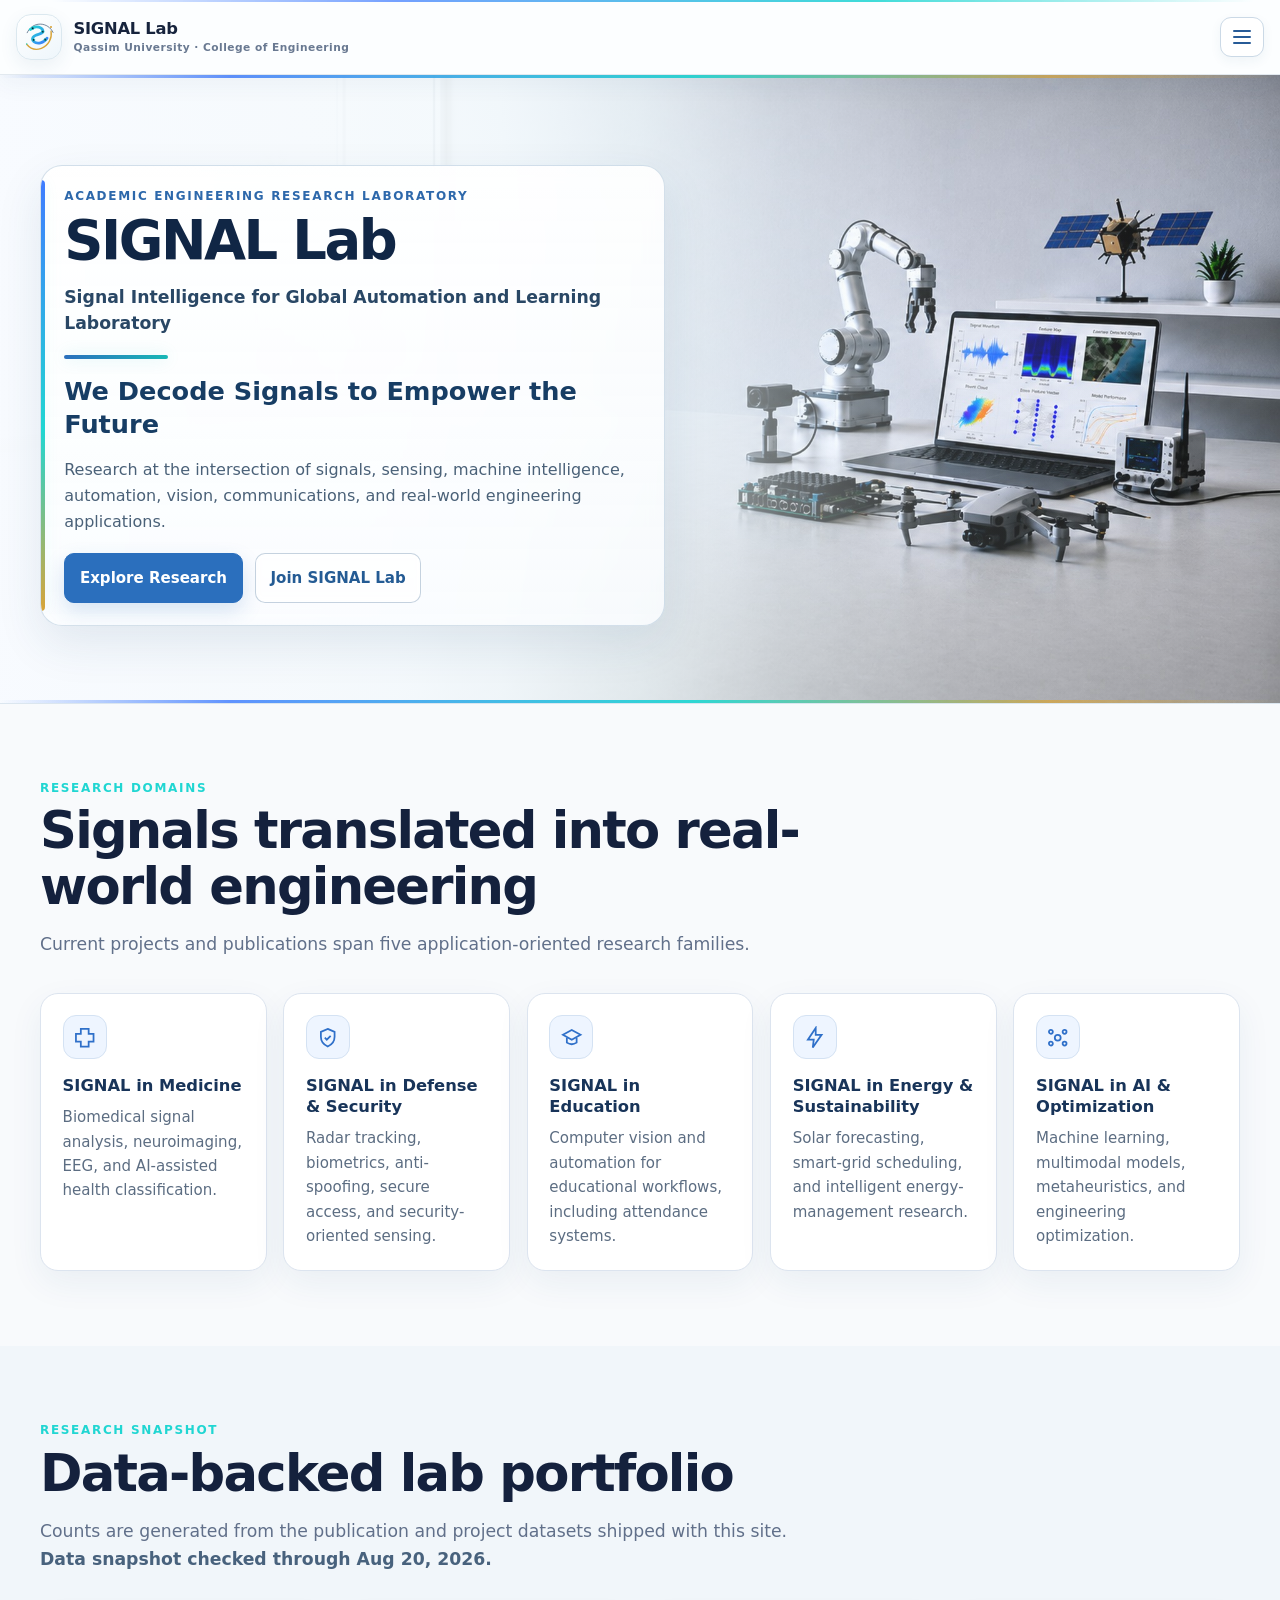
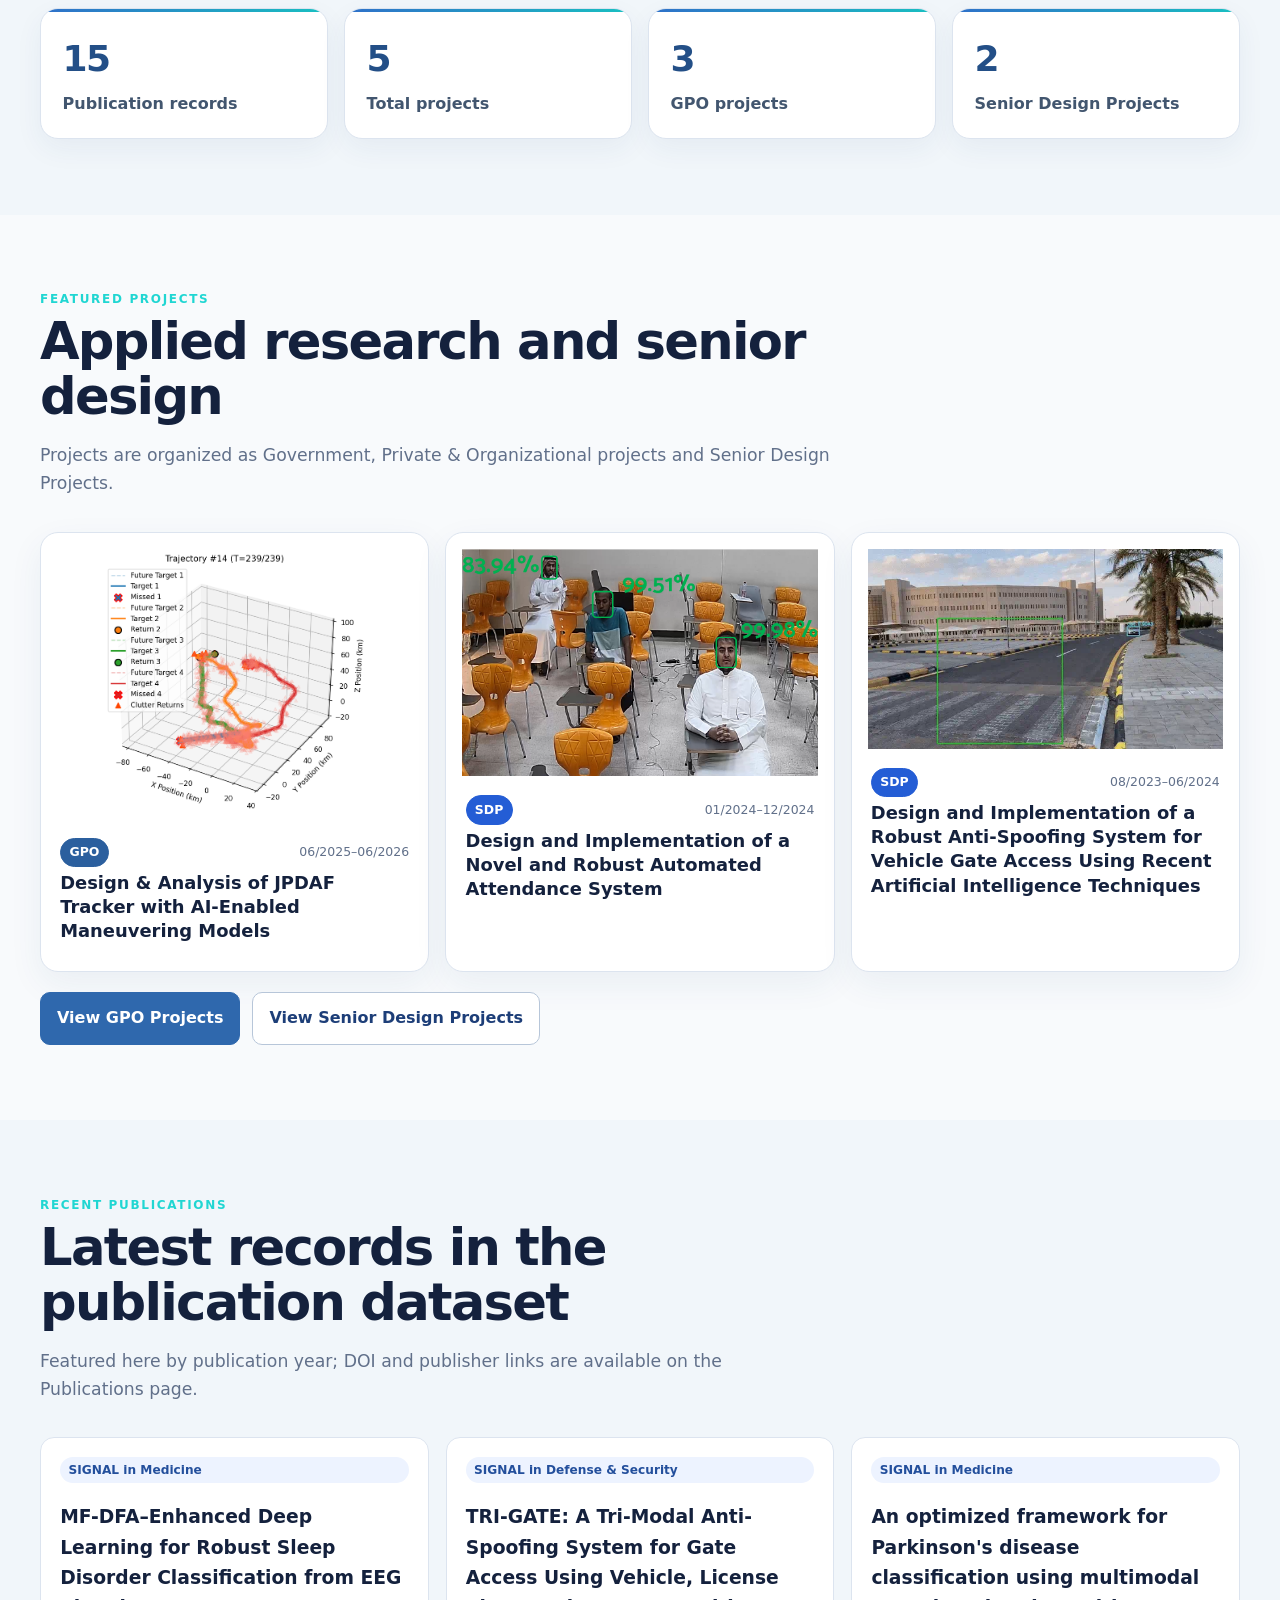
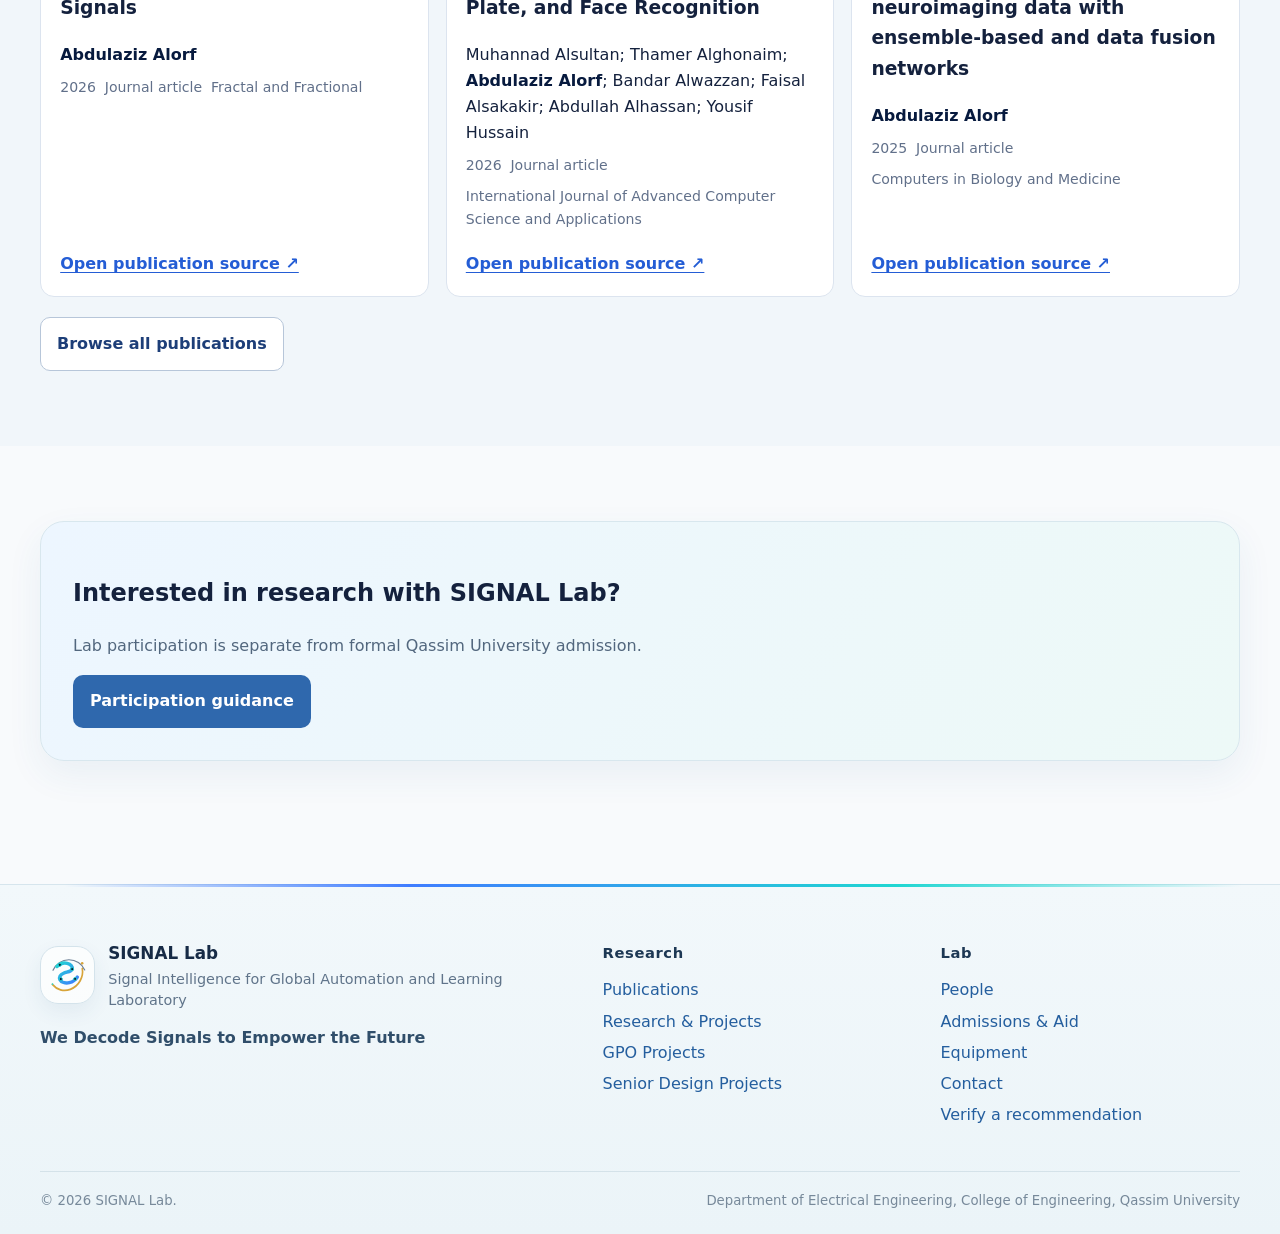
==== commit 4c0aa9dd: "Add files via upload" ====
--- a/index.html
+++ b/index.html
@@ -9,4 +9,4 @@
 <section class="section section-alt"><div class="container"><div class="section-head"><div class="eyebrow">Research snapshot</div><h2>Data-backed lab portfolio</h2><p>Counts are generated from the publication and project datasets shipped with this site. <span id="home-metric-date" class="snapshot-date"></span></p></div><div class="home-metrics"><article class="card home-metric-card"><div class="metric" id="home-publication-count">—</div><strong>Publication records</strong></article><article class="card home-metric-card"><div class="metric" id="home-project-count">—</div><strong>Total projects</strong></article><article class="card home-metric-card"><div class="metric" id="home-gpo-count">—</div><strong>GPO projects</strong></article><article class="card home-metric-card"><div class="metric" id="home-sdp-count">—</div><strong>Senior Design Projects</strong></article></div></div></section>
 <section class="section"><div class="container"><div class="section-head"><div class="eyebrow">Featured projects</div><h2>Applied research and senior design</h2><p>Projects are organized as Government, Private &amp; Organizational projects and Senior Design Projects.</p></div><div id="home-projects" class="project-feature-grid"></div><div class="button-row" style="margin-top:1.25rem"><a class="btn btn-dark" href="gpo-projects.html">View GPO Projects</a><a class="btn btn-outline" href="sdps.html">View Senior Design Projects</a></div></div></section>
 <section class="section section-alt"><div class="container"><div class="section-head"><div class="eyebrow">Recent publications</div><h2>Latest records in the publication dataset</h2><p>Featured here by publication year; DOI and publisher links are available on the Publications page.</p></div><div id="home-publications" class="grid grid-3 home-publication-grid"></div><div class="button-row" style="margin-top:1.25rem"><a class="btn btn-outline" href="publications.html">Browse all publications</a></div></div></section>
-<section class="section"><div class="container"><div class="cta-band"><h2>Interested in research with SIGNAL Lab?</h2><p>Lab participation is separate from formal Qassim University admission.</p><a class="btn btn-primary" href="admissions.html">Participation guidance</a></div></div></section></main><div id="site-footer"></div><script src="assets/js/main.js" defer></script><script src="assets/js/projects.js?v=20260828-original-motion" defer></script><script src="assets/js/home.js" defer></script></body></html>+<section class="section"><div class="container"><div class="cta-band"><h2>Interested in research with SIGNAL Lab?</h2><p>Lab participation is separate from formal Qassim University admission.</p><a class="btn btn-primary" href="admissions.html">Participation guidance</a></div></div></section></main><div id="site-footer"></div><script src="assets/js/main.js" defer></script><script src="assets/js/projects.js?v=20260828-jpdaf-image" defer></script><script src="assets/js/home.js" defer></script></body></html>
